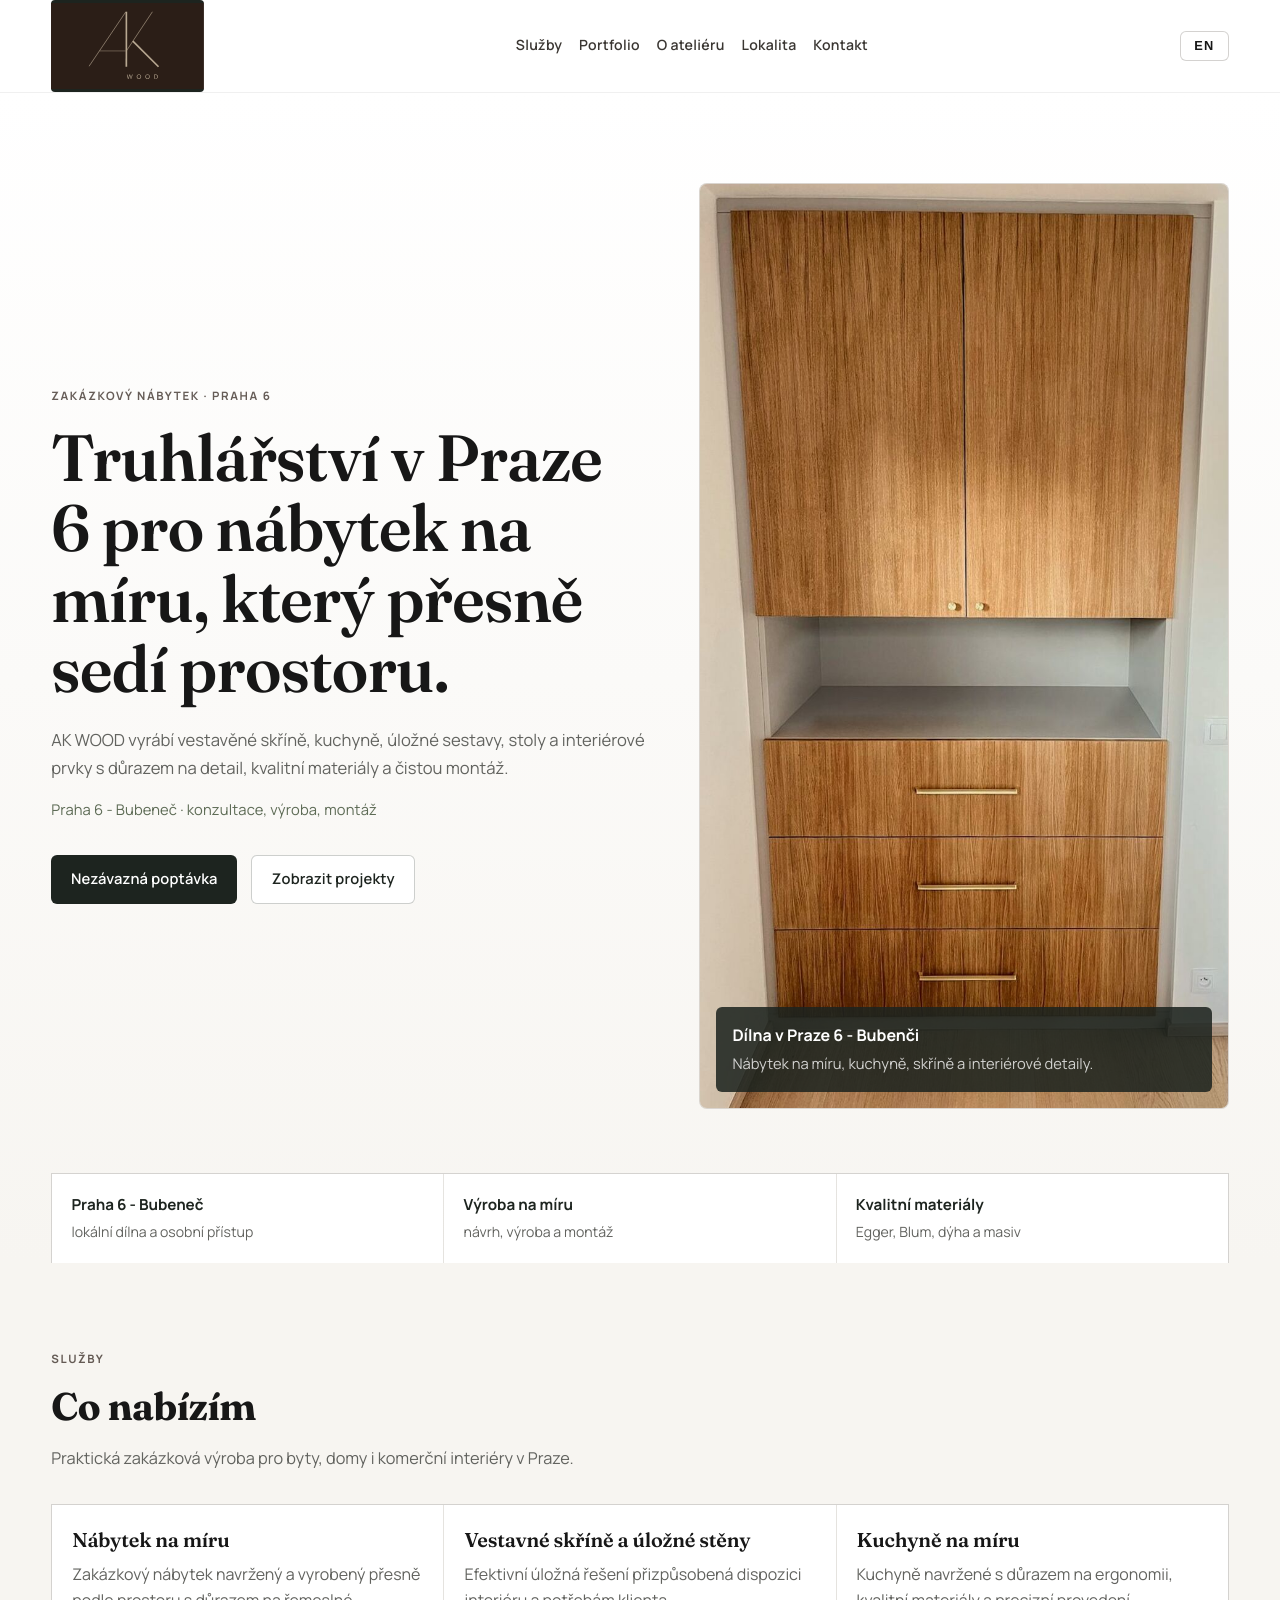
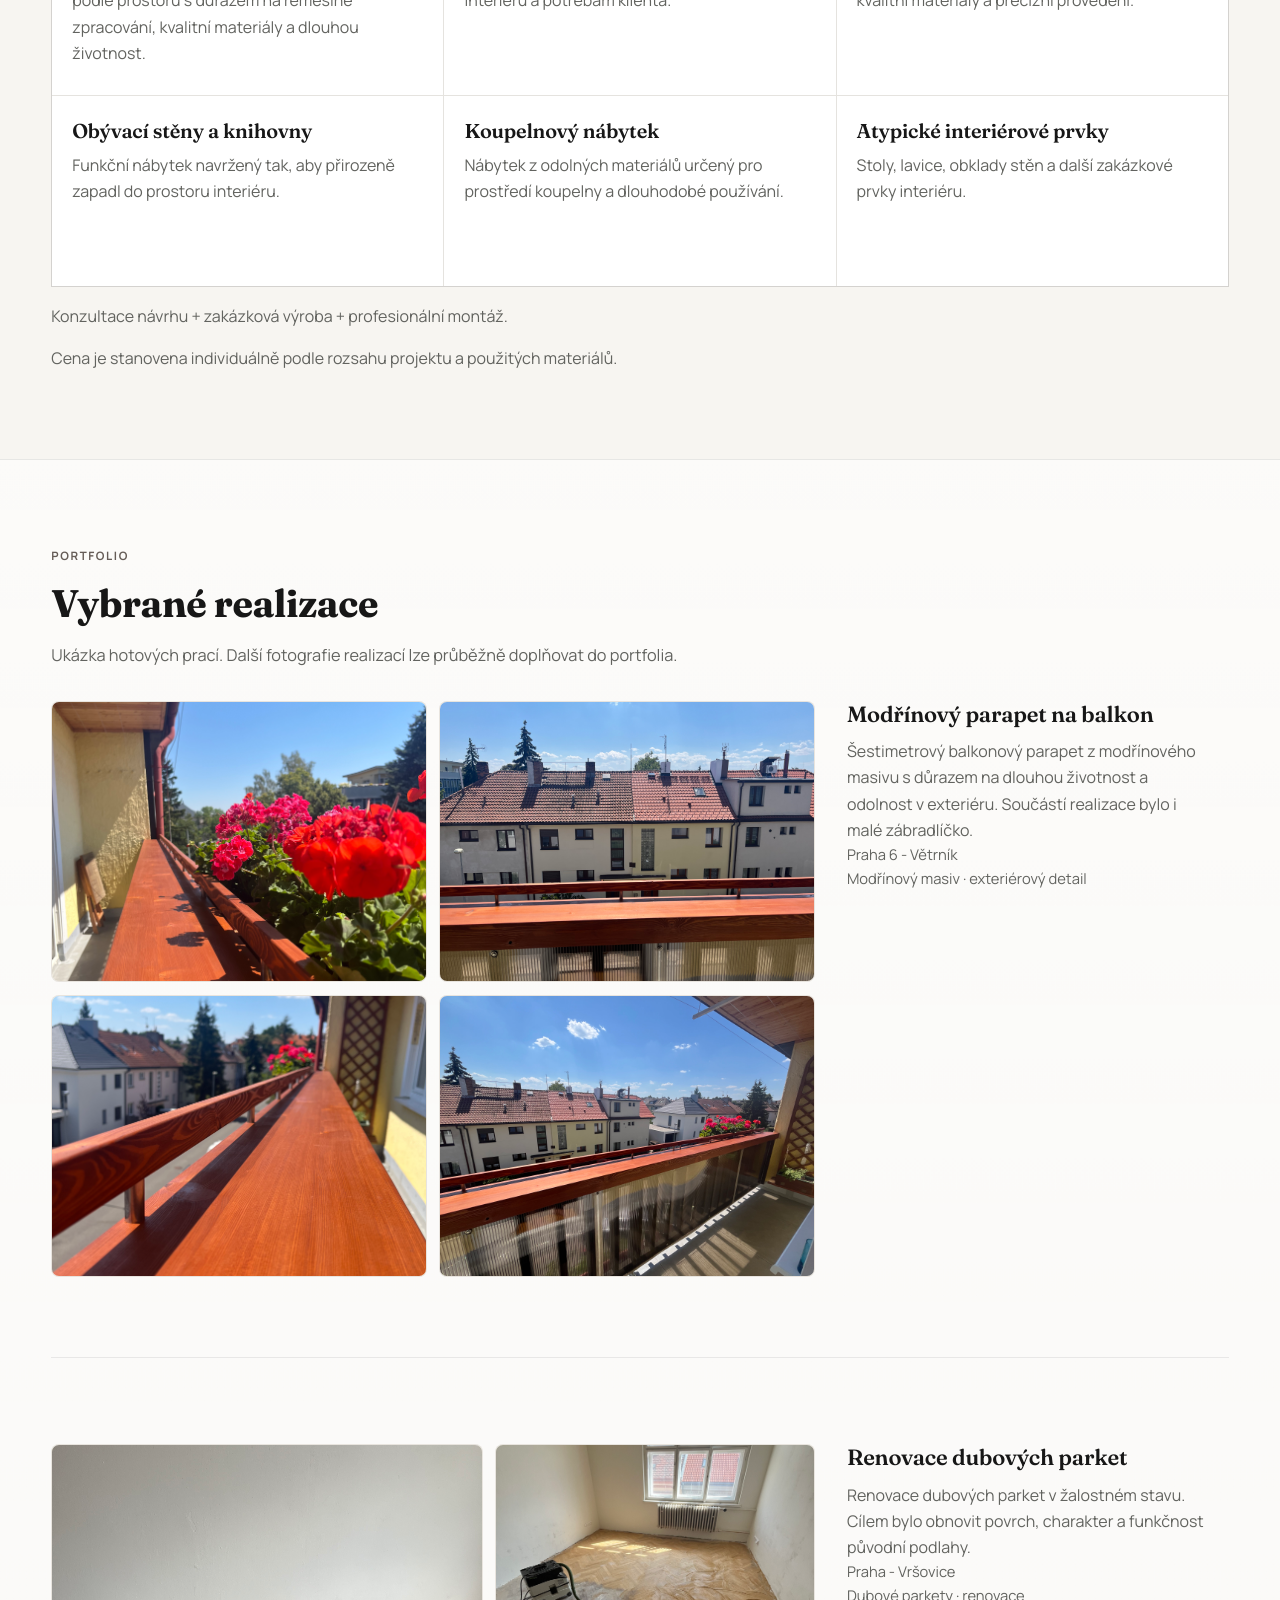
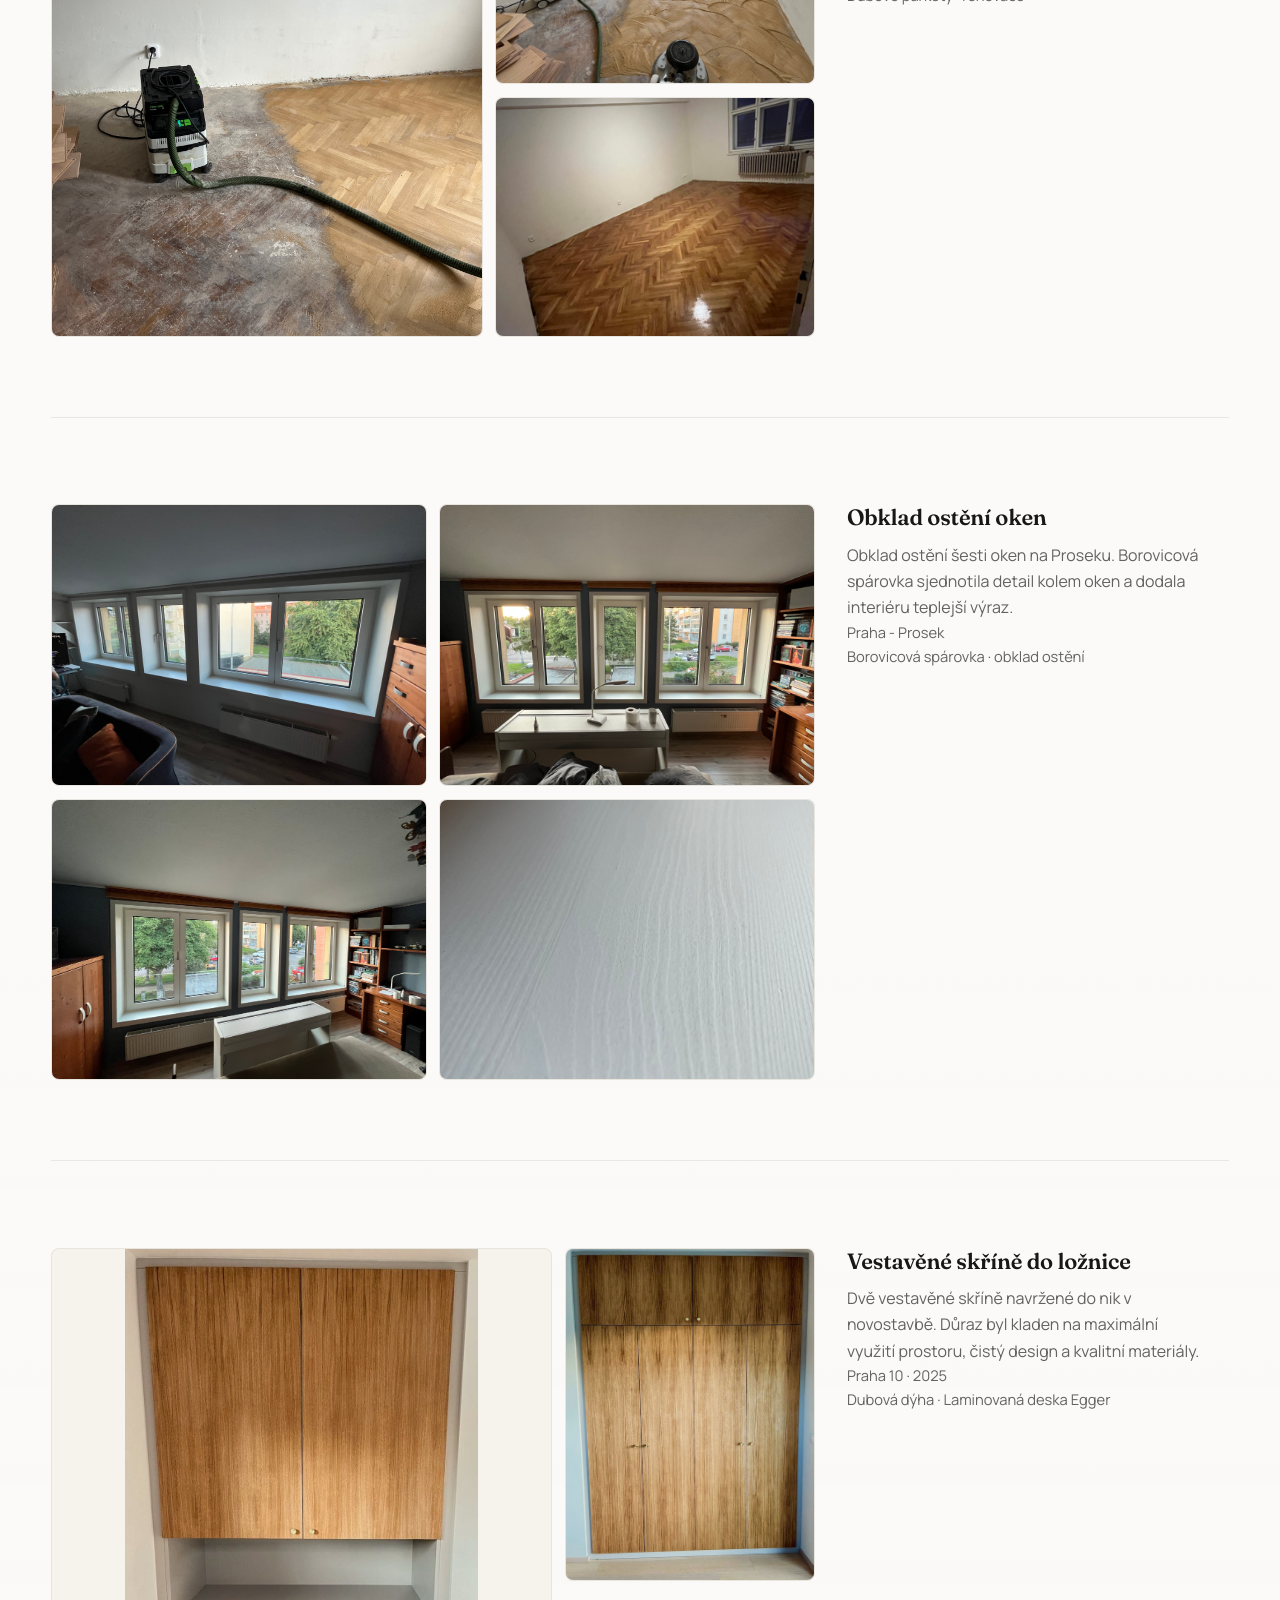
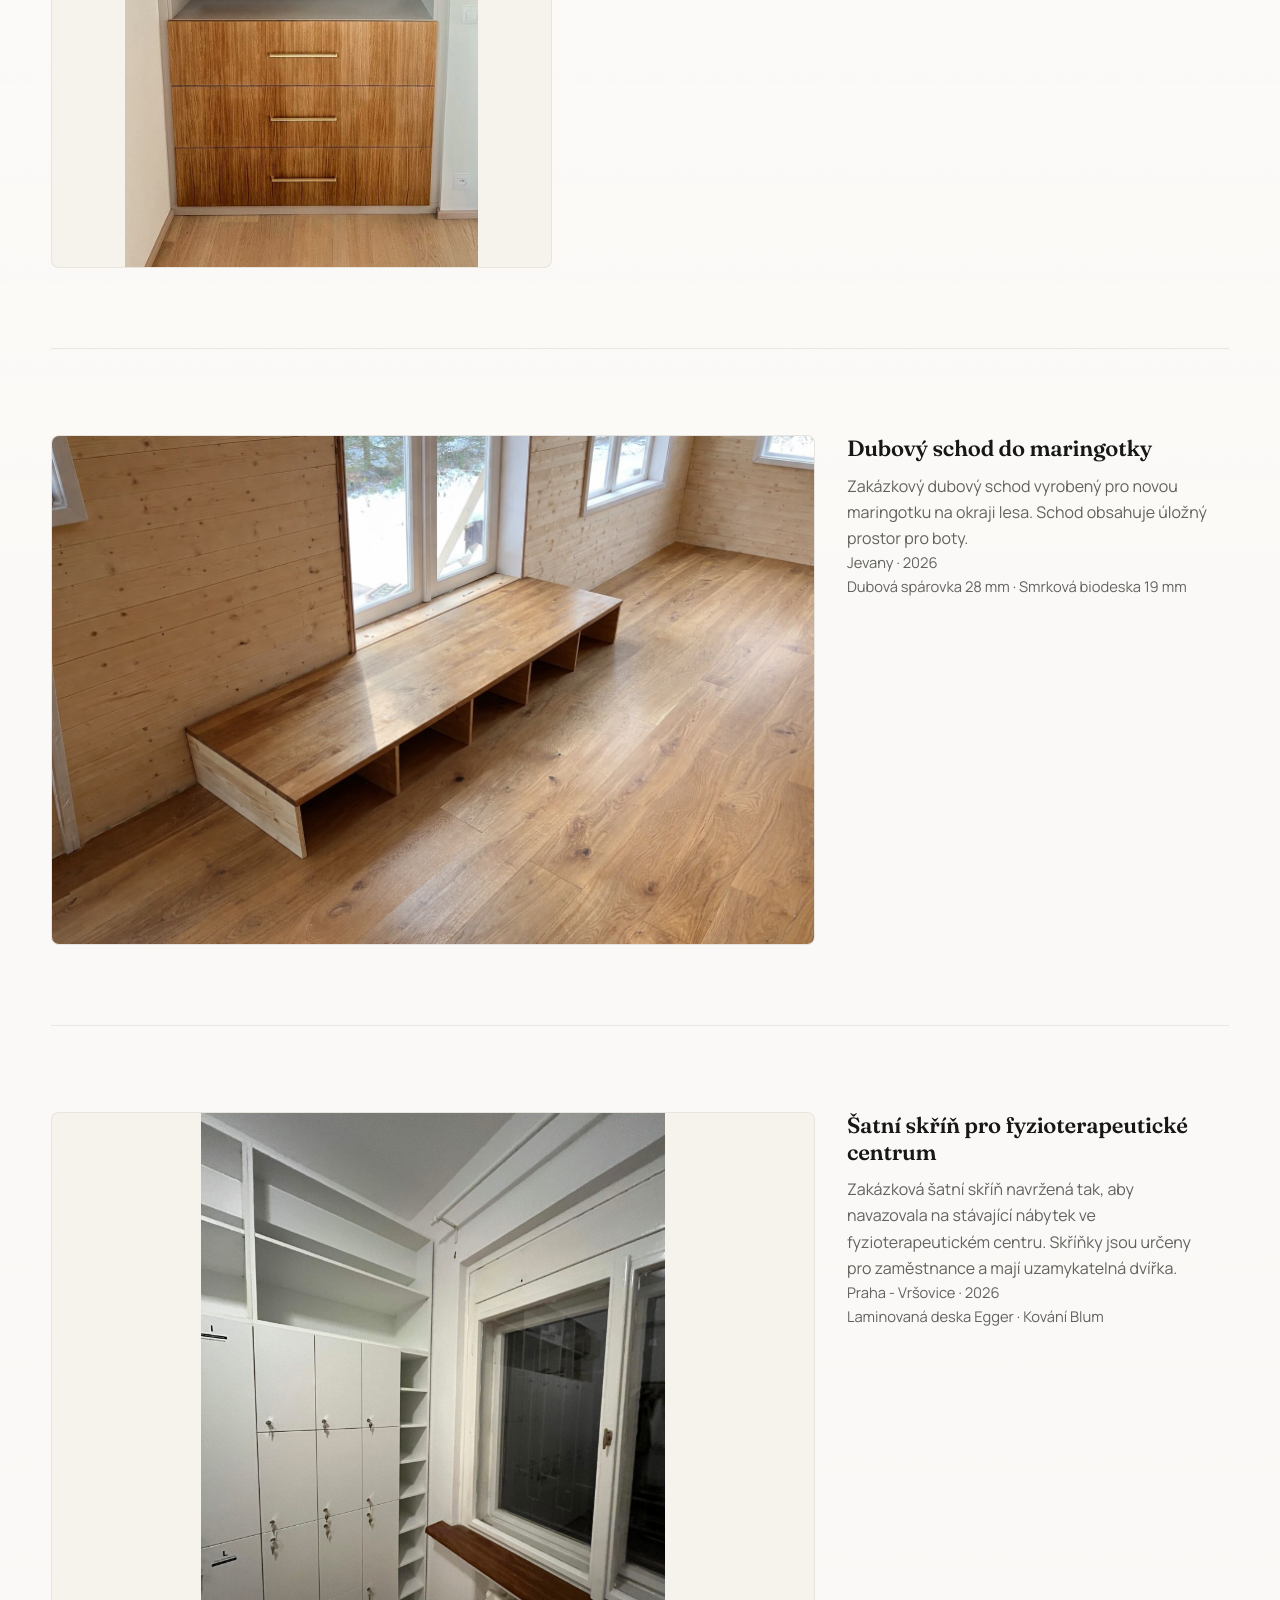
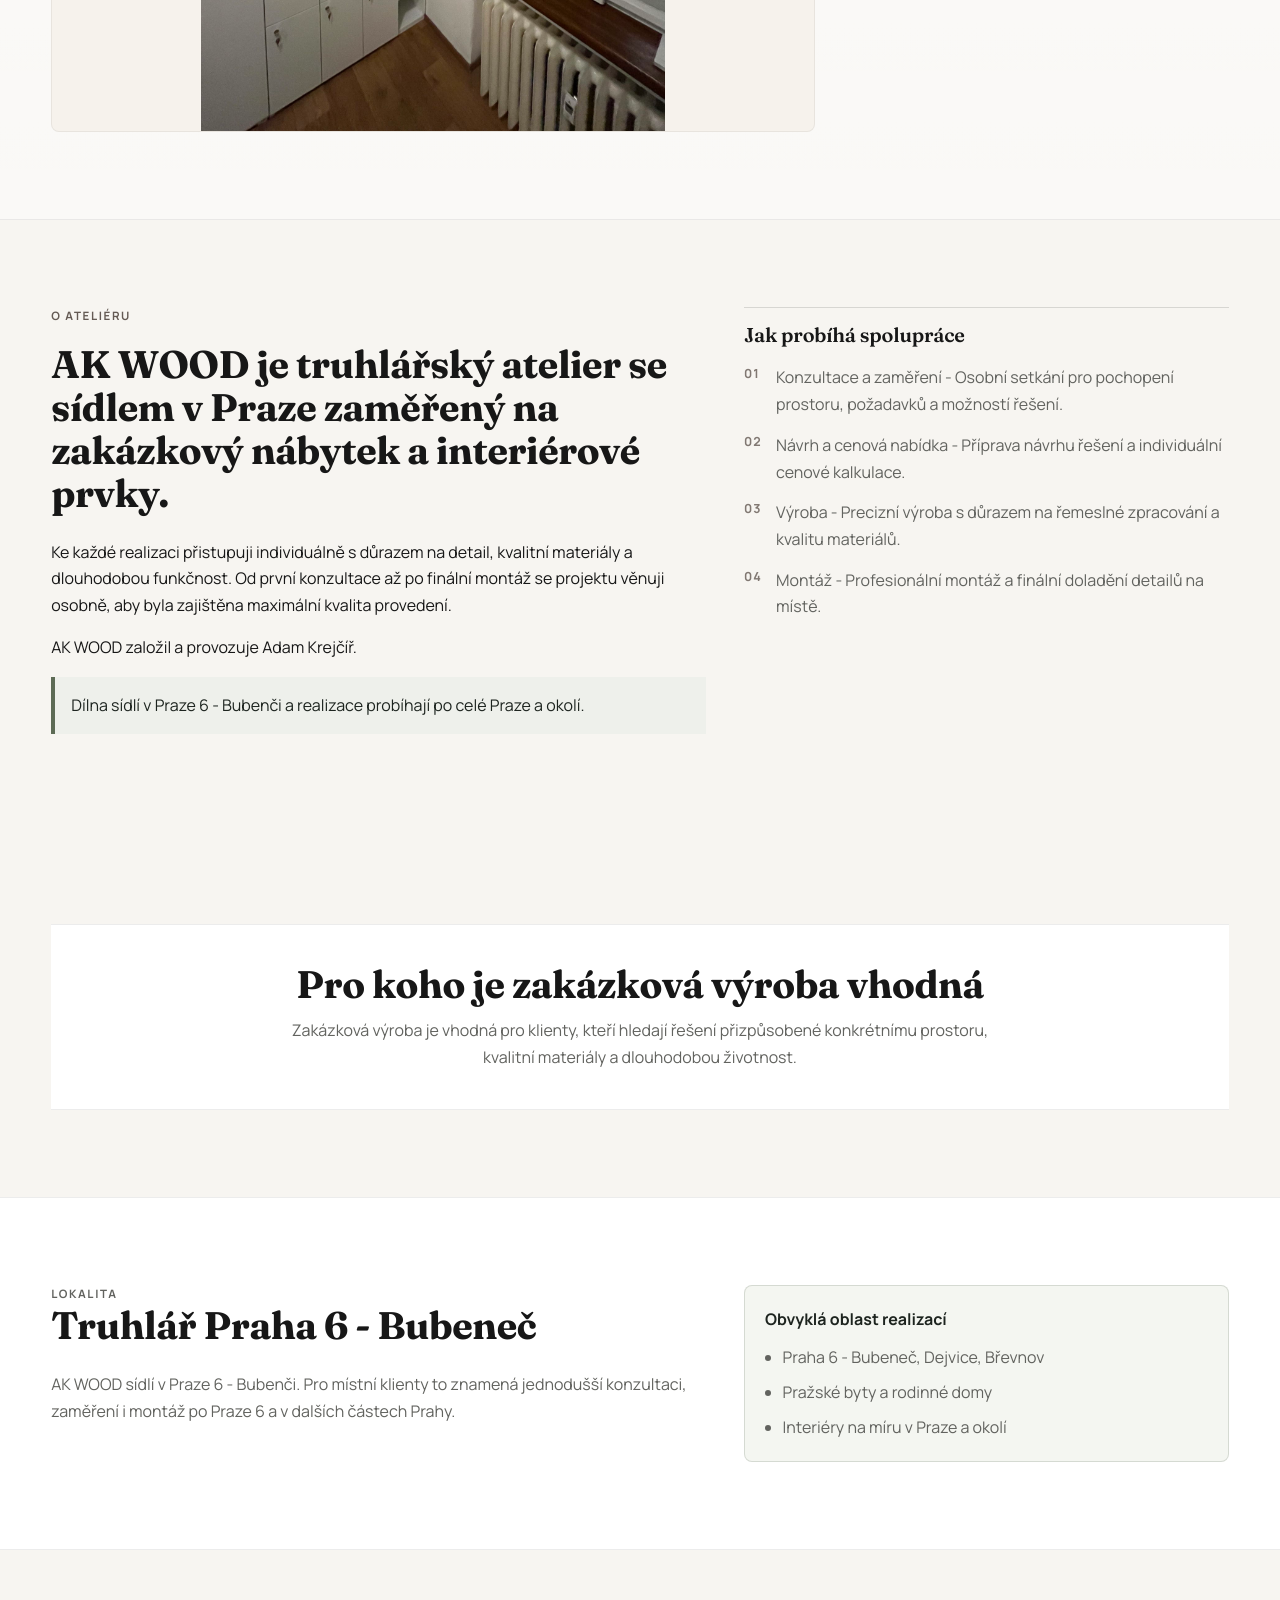
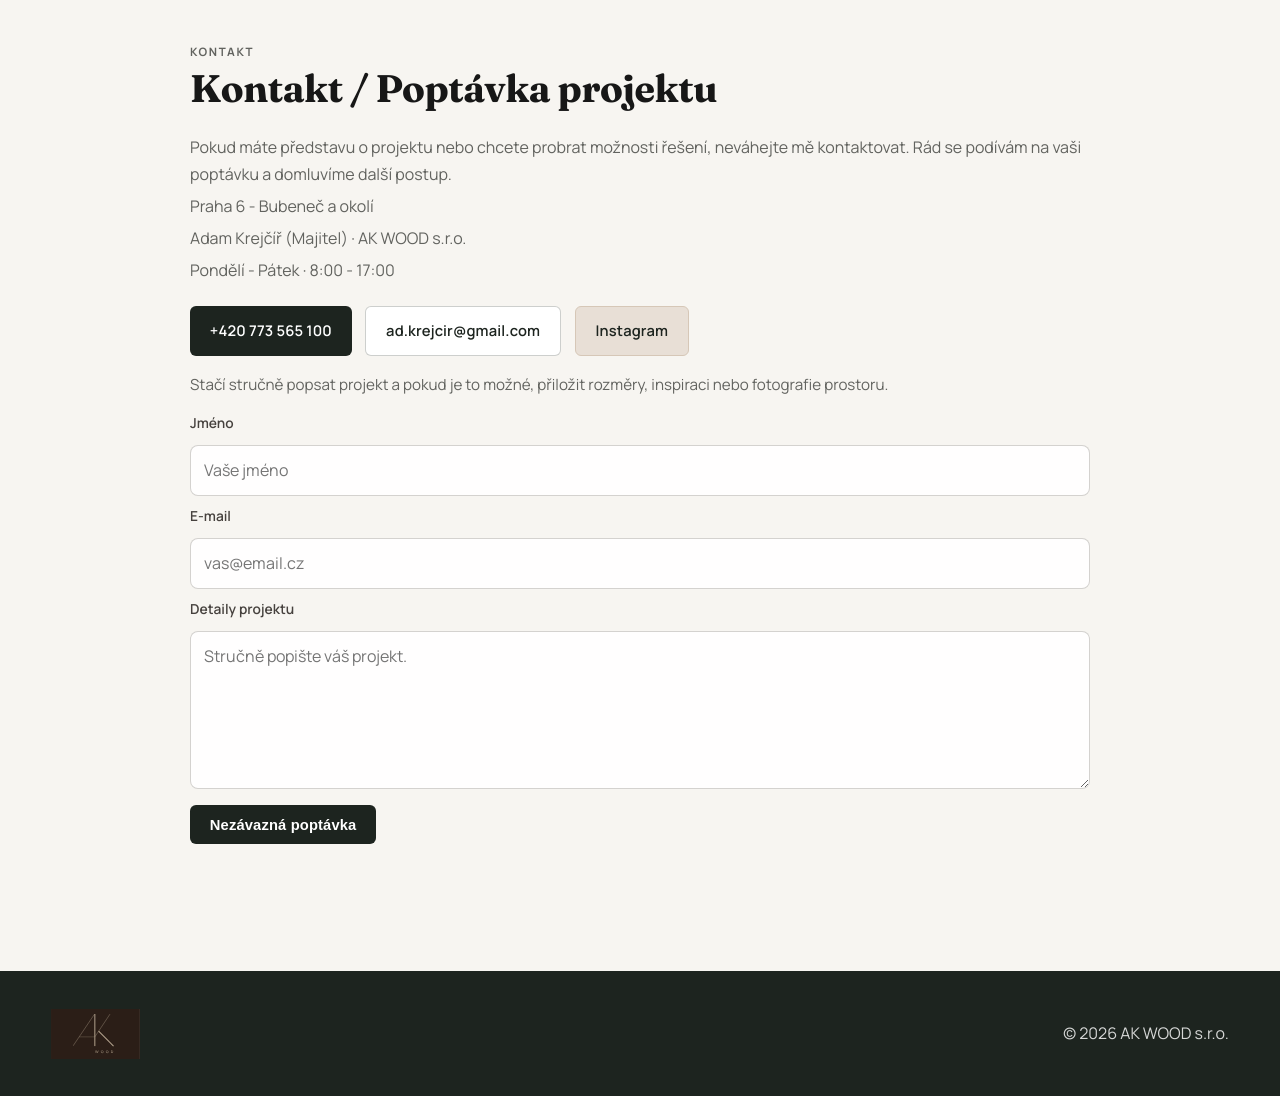
==== index.html @ e591651b "nové obrázky do portfolia" ====
<!DOCTYPE html>
<html lang="cs">
  <head>
    <meta charset="UTF-8" />
    <meta name="viewport" content="width=device-width, initial-scale=1.0" />
    <meta
      name="description"
      content="AK WOOD je truhlářství v Praze 6 - Bubenči. Vyrábíme zakázkový nábytek, vestavěné skříně, kuchyně a interiérové prvky na míru."
    />
    <title>AK WOOD - truhlář Praha 6 | zakázkový nábytek na míru</title>
    <link rel="icon" href="/assets/favicon.svg" />
    <script type="application/ld+json">
      {
        "@context": "https://schema.org",
        "@type": "LocalBusiness",
        "name": "AK WOOD s.r.o.",
        "image": "/assets/logo/ak-wood-logo.svg",
        "url": "https://www.akwood.cz",
        "telephone": "+420773565100",
        "email": "ad.krejcir@gmail.com",
        "address": {
          "@type": "PostalAddress",
          "streetAddress": "Praha 6 - Bubeneč",
          "addressLocality": "Praha",
          "addressRegion": "Praha 6",
          "addressCountry": "CZ"
        },
        "areaServed": ["Praha 6", "Bubeneč", "Praha", "Středočeský kraj"],
        "priceRange": "$$",
        "founder": {
          "@type": "Person",
          "name": "Adam Krejčíř"
        },
        "sameAs": ["https://www.instagram.com/akwood.cz/"]
      }
    </script>
    <link rel="stylesheet" href="styles.css" />
  </head>
  <body>
    <header class="site-header">
      <div class="container nav-wrap">
        <a class="logo site-logo" href="#home" aria-label="AK WOOD home">
          <img src="assets/logo/ak-wood-logo.svg" alt="AK WOOD logo" />
        </a>
        <nav class="site-nav" aria-label="Main Navigation">
          <a href="#services" data-i18n="navServices">Services</a>
          <a href="#work" data-i18n="navWork">Portfolio</a>
          <a href="#about" data-i18n="navAbout">About</a>
          <a href="#location" data-i18n="navLocation">Location</a>
          <a href="#contact" data-i18n="navContact">Contact</a>
        </nav>
        <button id="lang-toggle" class="lang-toggle" type="button">CZ</button>
      </div>
    </header>

    <main id="home">
      <section class="hero">
        <div class="container hero-grid">
          <div>
            <p class="eyebrow" data-i18n="heroEyebrow">Custom Craftsmanship</p>
            <h1 data-i18n="heroTitle">
              Bespoke furniture atelier in Prague. Craftsmanship, precision and
              quality materials.
            </h1>
            <p class="lead" data-i18n="heroLead">
              AK WOOD is led by Adam Krejčíř. Every project is designed,
              produced and installed with care.
            </p>
            <p class="hero-practical" data-i18n="heroPractical">
              Prague and surrounding area · design consultation, production,
              installation
            </p>
            <div class="hero-actions">
              <a class="btn btn-primary" href="#contact" data-i18n="heroCta1"
                >Project Inquiry</a
              >
              <a class="btn btn-secondary" href="#work" data-i18n="heroCta2"
                >View Projects</a
              >
            </div>
          </div>
          <div class="hero-panel" aria-label="AK WOOD overview">
            <img
              src="assets/portfolio/wardrobe-bedroom-1.jpg"
              alt="Zakázková vestavěná skříň od AK WOOD"
            />
            <div class="hero-panel-meta">
              <p data-i18n="heroPanelTitle">Workshop in Praha 6 - Bubeneč</p>
              <span data-i18n="heroPanelText"
                >Custom furniture, kitchens, wardrobes and interior details.</span
              >
            </div>
          </div>
        </div>
        <div class="container proof-strip" aria-label="AK WOOD highlights">
          <div>
            <strong data-i18n="proof1Title">Praha 6 - Bubeneč</strong>
            <span data-i18n="proof1Text">local workshop and personal approach</span>
          </div>
          <div>
            <strong data-i18n="proof2Title">Made to measure</strong>
            <span data-i18n="proof2Text">design, production and installation</span>
          </div>
          <div>
            <strong data-i18n="proof3Title">Quality materials</strong>
            <span data-i18n="proof3Text">Egger, Blum, veneer and solid wood</span>
          </div>
        </div>
      </section>

      <section id="services" class="section">
        <div class="container">
          <p class="eyebrow" data-i18n="servicesEyebrow">Services</p>
          <h2 data-i18n="servicesTitle">What We Offer</h2>
          <p class="section-intro" data-i18n="servicesIntro">
            Practical custom woodworking for apartments, homes and commercial
            interiors in Prague.
          </p>
          <div class="cards">
            <article class="card">
              <h3 data-i18n="service1Title">Custom Furniture</h3>
              <p data-i18n="service1Text">
                Bespoke furniture designed and built to fit the space precisely,
                with a focus on craftsmanship, materials and long-term
                durability.
              </p>
            </article>
            <article class="card">
              <h3 data-i18n="service2Title">
                Built-in wardrobes and storage walls
              </h3>
              <p data-i18n="service2Text">
                Efficient storage solutions tailored to the architecture of the
                interior and the needs of the client.
              </p>
            </article>
            <article class="card">
              <h3 data-i18n="service3Title">Kitchens</h3>
              <p data-i18n="service3Text">
                Custom kitchen solutions focused on ergonomics, quality
                materials and precise workmanship.
              </p>
            </article>
            <article class="card">
              <h3 data-i18n="service4Title">Living room walls and libraries</h3>
              <p data-i18n="service4Text">
                Clean and functional furniture designed to integrate naturally
                into the living space.
              </p>
            </article>
            <article class="card">
              <h3 data-i18n="service5Title">Bathroom furniture</h3>
              <p data-i18n="service5Text">
                Moisture-resistant furniture designed for bathroom environments
                and long-term use.
              </p>
            </article>
            <article class="card">
              <h3 data-i18n="service6Title">Custom interior elements</h3>
              <p data-i18n="service6Text">
                Tables, benches, wall paneling and other custom-made interior
                elements.
              </p>
            </article>
          </div>
          <p class="lead" data-i18n="servicesScope">
            Design consultation + custom production + professional installation.
          </p>
          <p class="lead" data-i18n="servicesPricing">
            Custom quote based on project scope and materials.
          </p>
        </div>
      </section>

      <section id="work" class="section section-alt">
        <div class="container">
          <p class="eyebrow" data-i18n="workEyebrow">Selected Work</p>
          <h2 data-i18n="workTitle">Portfolio Projects</h2>
          <p class="section-intro" data-i18n="workIntro">
            A compact selection of built work. More project photos can be added
            as the portfolio grows.
          </p>
          <div class="project-grid">
            <article class="project">
              <div class="project-media project-media--gallery">
                <img
                  class="project-photo"
                  src="assets/portfolio/Parapet_1.jpeg"
                  alt="Modřínový balkonový parapet se zábradlíčkem, Praha 6 Větrník"
                  onerror="this.closest('.project-media').classList.add('is-missing'); this.remove();"
                />
                <img
                  class="project-photo"
                  src="assets/portfolio/Parapet_2.jpeg"
                  alt="Detail modřínového parapetu na balkoně"
                  loading="lazy"
                  onerror="this.closest('.project-media').classList.add('is-missing'); this.remove();"
                />
                <img
                  class="project-photo"
                  src="assets/portfolio/Parapet_3.jpeg"
                  alt="Zakázkový parapet z modřínového masivu v délce 6 metrů"
                  loading="lazy"
                  onerror="this.closest('.project-media').classList.add('is-missing'); this.remove();"
                />
                <img
                  class="project-photo"
                  src="assets/portfolio/Parapet_4.jpeg"
                  alt="Balkonový parapet s dřevěným zábradlíčkem"
                  loading="lazy"
                  onerror="this.closest('.project-media').classList.add('is-missing'); this.remove();"
                />
                <div class="project-photo-fallback" aria-hidden="true">
                  Portfolio image unavailable
                </div>
              </div>
              <div class="project-body">
                <p class="project-label" data-i18n="project4Label">Project 01</p>
                <h3 data-i18n="project4Title">Larch balcony sill</h3>
                <p data-i18n="project4Text">
                  Six-meter balcony sill made from solid larch with a focus on
                  durability and weather resistance, including a small protective
                  railing detail.
                </p>
                <p class="project-meta" data-i18n="project4Meta">
                  Prague 6 - Větrník<br />
                  Solid larch · exterior detail
                </p>
              </div>
            </article>
            <article class="project">
              <div class="project-media project-media--gallery project-media--triple">
                <img
                  class="project-photo"
                  src="assets/portfolio/Parkety_1.jpeg"
                  alt="Renovace dubových parket ve Vršovicích před a po opravě"
                  loading="lazy"
                  onerror="this.closest('.project-media').classList.add('is-missing'); this.remove();"
                />
                <img
                  class="project-photo"
                  src="assets/portfolio/Parkety_2.jpeg"
                  alt="Broušení a renovace starých dubových parket"
                  loading="lazy"
                  onerror="this.closest('.project-media').classList.add('is-missing'); this.remove();"
                />
                <img
                  class="project-photo"
                  src="assets/portfolio/Parkety_3.jpeg"
                  alt="Obnovené dubové parkety po renovaci"
                  loading="lazy"
                  onerror="this.closest('.project-media').classList.add('is-missing'); this.remove();"
                />
                <div class="project-photo-fallback" aria-hidden="true">
                  Portfolio image unavailable
                </div>
              </div>
              <div class="project-body">
                <p class="project-label" data-i18n="project5Label">Project 02</p>
                <h3 data-i18n="project5Title">Oak parquet renovation</h3>
                <p data-i18n="project5Text">
                  Renovation of oak parquet flooring in very poor condition. The
                  work restored the surface, character and usability of the
                  original floor.
                </p>
                <p class="project-meta" data-i18n="project5Meta">
                  Prague - Vršovice<br />
                  Oak parquet · renovation
                </p>
              </div>
            </article>
            <article class="project">
              <div class="project-media project-media--gallery">
                <img
                  class="project-photo"
                  src="assets/portfolio/osteni_1.jpeg"
                  alt="Dřevěný obklad ostění okna z borovicové spárovky na Proseku"
                  loading="lazy"
                  onerror="this.closest('.project-media').classList.add('is-missing'); this.remove();"
                />
                <img
                  class="project-photo"
                  src="assets/portfolio/osteni_2.jpeg"
                  alt="Detail obkladu ostění okna z borovicové spárovky"
                  loading="lazy"
                  onerror="this.closest('.project-media').classList.add('is-missing'); this.remove();"
                />
                <img
                  class="project-photo"
                  src="assets/portfolio/osteni_3.jpeg"
                  alt="Obklad ostění šesti oken v interiéru na Proseku"
                  loading="lazy"
                  onerror="this.closest('.project-media').classList.add('is-missing'); this.remove();"
                />
                <img
                  class="project-photo"
                  src="assets/portfolio/osteni_4.jpeg"
                  alt="Borovicová spárovka použitá na obklad ostění"
                  loading="lazy"
                  onerror="this.closest('.project-media').classList.add('is-missing'); this.remove();"
                />
                <div class="project-photo-fallback" aria-hidden="true">
                  Portfolio image unavailable
                </div>
              </div>
              <div class="project-body">
                <p class="project-label" data-i18n="project6Label">Project 03</p>
                <h3 data-i18n="project6Title">Window reveal cladding</h3>
                <p data-i18n="project6Text">
                  Cladding for six window reveals, made from pine finger-jointed
                  board to create a cleaner and warmer interior detail.
                </p>
                <p class="project-meta" data-i18n="project6Meta">
                  Prague - Prosek<br />
                  Pine finger-jointed board · interior cladding
                </p>
              </div>
            </article>
            <article class="project">
              <div class="project-media project-media--double">
                <img
                  class="project-photo"
                  src="assets/portfolio/wardrobe-bedroom-1.jpg"
                  alt="Vestavěná skříň do ložnice – dubová dýha, Praha"
                  onerror="this.closest('.project-media').classList.add('is-missing'); this.remove();"
                />
                <img
                  class="project-photo"
                  src="assets/portfolio/wardrobe-bedroom-2.jpg"
                  alt="Vestavěné skříně do ložnice – detail zakázkového provedení"
                  onerror="this.closest('.project-media').classList.add('is-missing'); this.remove();"
                />
                <div class="project-photo-fallback" aria-hidden="true">
                  Portfolio image unavailable
                </div>
              </div>
              <div class="project-body">
                <p class="project-label" data-i18n="project1Label">Project 04</p>
                <h3 data-i18n="project1Title">Built-in Bedroom Wardrobes</h3>
                <p data-i18n="project1Text">
                  Two built-in wardrobes designed for niches in a newly built
                  apartment. The project focused on efficient use of space, clean
                  design and quality materials.
                </p>
                <p class="project-meta" data-i18n="project1Meta">
                  Prague 10 · 2025<br />
                  Oak veneer · Egger laminated board
                </p>
              </div>
            </article>
            <article class="project">
              <div class="project-media">
                <img
                  class="project-photo"
                  src="assets/portfolio/tomas_schod.jpg"
                  alt="Dubový schod do maringotky – zakázková výroba"
                  loading="lazy"
                  onerror="this.closest('.project-media').classList.add('is-missing'); this.remove();"
                />
                <div class="project-photo-fallback" aria-hidden="true">
                  Portfolio image unavailable
                </div>
              </div>
              <div class="project-body">
                <p class="project-label" data-i18n="project2Label">Project 05</p>
                <h3 data-i18n="project2Title">Oak Step for a Tiny House</h3>
                <p data-i18n="project2Text">
                  Custom oak step built for a newly installed tiny house located
                  on the edge of a forest. The step includes integrated storage
                  space for shoes.
                </p>
                <p class="project-meta" data-i18n="project2Meta">
                  Jevany · 2026<br />
                  Solid oak panel 28 mm · Spruce bioboard 19 mm
                </p>
              </div>
            </article>
            <article class="project">
              <div class="project-media">
                <img
                  class="project-photo"
                  src="assets/portfolio/CKP-1.jpg"
                  alt="Šatní skříň pro fyzioterapeutické centrum – lamino Egger"
                  loading="lazy"
                  onerror="this.closest('.project-media').classList.add('is-missing'); this.remove();"
                />
                <div class="project-photo-fallback" aria-hidden="true">
                  Portfolio image unavailable
                </div>
              </div>
              <div class="project-body">
                <p class="project-label" data-i18n="project3Label">Project 06</p>
                <h3 data-i18n="project3Title">
                  Staff Wardrobe for Physiotherapy Center
                </h3>
                <p data-i18n="project3Text">
                  Custom wardrobe designed to match the existing furniture in a
                  physiotherapy center. The lockers are intended for staff and
                  include lockable doors.
                </p>
                <p class="project-meta" data-i18n="project3Meta">
                  Prague - Vršovice · 2026<br />
                  Egger laminated board · Blum hardware
                </p>
              </div>
            </article>
          </div>
        </div>
      </section>

      <section id="about" class="section">
        <div class="container split">
          <div>
            <p class="eyebrow" data-i18n="aboutEyebrow">About AK WOOD</p>
            <h2 data-i18n="aboutTitle">
              AK WOOD is a custom woodworking atelier based in Prague.
            </h2>
            <p data-i18n="aboutText">
              Each project is approached individually with attention to detail,
              materials and long-term functionality. From the first
              consultation to the final installation, Adam Krejčíř handles the
              work personally to ensure quality and precision.
            </p>
            <p data-i18n="aboutFounder">
              AK WOOD is founded and operated by Adam Krejčíř.
            </p>
            <p class="local-note" data-i18n="aboutLocal">
              The workshop is based in Praha 6 - Bubeneč, with projects across
              Prague and nearby areas.
            </p>
          </div>
          <div class="process">
            <h3 data-i18n="processTitle">Our Process</h3>
            <ol>
              <li data-i18n="process1">Consultation and measurements</li>
              <li data-i18n="process2">
                Design and quotation
              </li>
              <li data-i18n="process3">
                Production
              </li>
              <li data-i18n="process4">Installation</li>
            </ol>
          </div>
        </div>
      </section>

      <section class="section qualification">
        <div class="container">
          <h2 data-i18n="fitTitle">Who custom production is for</h2>
          <p data-i18n="fitText">
            Custom production is ideal for clients looking for furniture
            tailored to a specific space, quality materials and long-term
            durability.
          </p>
        </div>
      </section>

      <section id="location" class="section location">
        <div class="container split">
          <div>
            <p class="eyebrow" data-i18n="locationEyebrow">Location</p>
            <h2 data-i18n="locationTitle">Truhlářství Praha 6 - Bubeneč</h2>
            <p data-i18n="locationText">
              AK WOOD is based in Praha 6 - Bubeneč. For local clients, this
              means easier consultation, measurement and installation across
              Prague 6 and the wider city.
            </p>
          </div>
          <div class="location-list">
            <p data-i18n="locationAreaTitle">Typical service area</p>
            <ul>
              <li data-i18n="locationArea1">Praha 6 - Bubeneč, Dejvice, Břevnov</li>
              <li data-i18n="locationArea2">Prague apartments and family homes</li>
              <li data-i18n="locationArea3">Custom interiors in Prague and nearby towns</li>
            </ul>
          </div>
        </div>
      </section>

      <section id="contact" class="section contact">
        <div class="container">
          <p class="eyebrow" data-i18n="contactEyebrow">Contact</p>
          <h2 data-i18n="contactTitle">Contact / Project Inquiry</h2>
          <p data-i18n="contactText">
            If you have an idea for a project or would like to discuss
            possibilities, feel free to get in touch.
          </p>
          <p data-i18n="contactCity">Prague and surrounding area</p>
          <p data-i18n="contactPerson">
            Adam Krejčíř (Majitel / Owner) · AK WOOD s.r.o.
          </p>
          <p data-i18n="contactHours">Monday - Friday · 8:00 - 17:00</p>
          <div class="hero-actions contact-actions">
            <a class="btn btn-primary" href="tel:+420773565100"
              >+420 773 565 100</a
            >
            <a class="btn btn-secondary" href="mailto:ad.krejcir@gmail.com"
              >ad.krejcir@gmail.com</a
            >
            <a
              class="btn btn-secondary btn-instagram"
              href="https://www.instagram.com/akwood.cz/"
              target="_blank"
              rel="noopener noreferrer"
              >Instagram</a
            >
          </div>
          <p class="contact-helper" data-i18n="contactHelper">
            Briefly describe your project and, if possible, include dimensions,
            inspiration or photos of the space.
          </p>
          <form id="contact-form" class="contact-form" novalidate>
            <label for="name" data-i18n="formNameLabel">Name</label>
            <input id="name" name="name" type="text" required data-i18n-placeholder="formNamePlaceholder" placeholder="Your name" />

            <label for="email" data-i18n="formEmailLabel">Email</label>
            <input id="email" name="email" type="email" required data-i18n-placeholder="formEmailPlaceholder" placeholder="you@example.com" />

            <label for="details" data-i18n="formDetailsLabel">Project details</label>
            <textarea id="details" name="details" rows="5" required data-i18n-placeholder="formDetailsPlaceholder" placeholder="Briefly describe your project."></textarea>

            <button class="btn btn-primary" type="submit" data-i18n="formSubmit">Project inquiry</button>
            <p id="form-message" class="form-message" aria-live="polite"></p>
          </form>
        </div>
      </section>
    </main>

    <footer class="site-footer">
      <div class="container">
        <a class="footer-logo" href="#home" aria-label="AK WOOD home">
          <img src="assets/logo/ak-wood-logo.svg" alt="AK WOOD logo" />
        </a>
        <p data-i18n="footerText">
          &copy; 2026 AK WOOD s.r.o.
        </p>
      </div>
    </footer>
    <div id="lightbox">
      <img id="lightbox-img" alt="Expanded project preview" />
    </div>
    <script>
      const translations = {
        en: {
          pageTitle: "AK WOOD - carpenter Prague 6 | custom furniture",
          navServices: "Services",
          navWork: "Portfolio",
          navAbout: "About",
          navLocation: "Location",
          navContact: "Contact",
          heroEyebrow: "Custom furniture · Prague 6",
          heroTitle:
            "Custom woodworking atelier in Prague 6 for furniture made precisely to fit.",
          heroLead:
            "AK WOOD creates built-in wardrobes, kitchens, storage, tables and interior elements with a focus on detail, durable materials and clean installation.",
          heroPractical:
            "Praha 6 - Bubeneč · consultation, production, installation",
          heroCta1: "Project inquiry",
          heroCta2: "View projects",
          heroPanelTitle: "Workshop in Praha 6 - Bubeneč",
          heroPanelText:
            "Custom furniture, kitchens, wardrobes and interior details.",
          proof1Title: "Praha 6 - Bubeneč",
          proof1Text: "local workshop and personal approach",
          proof2Title: "Made to measure",
          proof2Text: "design, production and installation",
          proof3Title: "Quality materials",
          proof3Text: "Egger, Blum, veneer and solid wood",
          servicesEyebrow: "Services",
          servicesTitle: "What We Offer",
          servicesIntro:
            "Practical custom woodworking for apartments, homes and commercial interiors in Prague.",
          service1Title: "Custom furniture",
          service1Text:
            "Bespoke furniture designed and built to fit the space precisely, with a focus on craftsmanship, materials and long-term durability.",
          service2Title: "Built-in wardrobes and storage walls",
          service2Text:
            "Efficient storage solutions tailored to the architecture of the interior and the needs of the client.",
          service3Title: "Kitchens",
          service3Text:
            "Custom kitchen solutions focused on ergonomics, quality materials and precise workmanship.",
          service4Title: "Living room walls and libraries",
          service4Text:
            "Clean and functional furniture designed to integrate naturally into the living space.",
          service5Title: "Bathroom furniture",
          service5Text:
            "Moisture-resistant furniture designed for bathroom environments and long-term use.",
          service6Title: "Custom interior elements",
          service6Text:
            "Tables, benches, wall paneling and other custom-made interior elements.",
          servicesScope:
            "Design consultation + custom production + professional installation.",
          servicesPricing:
            "Custom quote based on project scope and materials.",
          workEyebrow: "Portfolio",
          workTitle: "Selected Projects",
          workIntro:
            "A compact selection of built work. More project photos can be added as the portfolio grows.",
          project4Label: "Project 01",
          project4Title: "Larch balcony sill",
          project4Text:
            "Six-meter balcony sill made from solid larch with a focus on durability and weather resistance, including a small protective railing detail.",
          project4Meta:
            "Prague 6 - Větrník<br />Solid larch · exterior detail",
          project5Label: "Project 02",
          project5Title: "Oak parquet renovation",
          project5Text:
            "Renovation of oak parquet flooring in very poor condition. The work restored the surface, character and usability of the original floor.",
          project5Meta:
            "Prague - Vršovice<br />Oak parquet · renovation",
          project6Label: "Project 03",
          project6Title: "Window reveal cladding",
          project6Text:
            "Cladding for six window reveals, made from pine finger-jointed board to create a cleaner and warmer interior detail.",
          project6Meta:
            "Prague - Prosek<br />Pine finger-jointed board · interior cladding",
          project1Label: "Project 04",
          project1Title: "Built-in Bedroom Wardrobes",
          project1Text:
            "Two built-in wardrobes designed for niches in a newly built apartment. The project focused on efficient use of space, clean design and quality materials.",
          project1Meta:
            "Prague 10 · 2025<br />Oak veneer · Egger laminated board",
          project2Title: "Oak Step for a Tiny House",
          project2Label: "Project 05",
          project2Text:
            "Custom oak step built for a newly installed tiny house located on the edge of a forest. The step includes integrated storage space for shoes.",
          project2Meta:
            "Jevany · 2026<br />Solid oak panel 28 mm · Spruce bioboard 19 mm",
          project3Title: "Staff Wardrobe for Physiotherapy Center",
          project3Label: "Project 06",
          project3Text:
            "Custom wardrobe designed to match the existing furniture in a physiotherapy center. The lockers are intended for staff and include lockable doors.",
          project3Meta:
            "Prague - Vršovice · 2026<br />Egger laminated board · Blum hardware",
          aboutEyebrow: "About",
          aboutTitle:
            "AK WOOD is a custom woodworking atelier based in Prague focused on bespoke furniture and interior elements.",
          aboutText:
            "Each project is approached individually with attention to detail, materials and long-term functionality. From the first consultation to the final installation, the work is handled personally by Adam Krejčíř to ensure quality and precision.",
          aboutFounder: "AK WOOD is founded and operated by Adam Krejčíř.",
          aboutLocal:
            "The workshop is based in Praha 6 - Bubeneč, with projects across Prague and nearby areas.",
          processTitle: "How the collaboration works",
          process1:
            "Consultation and measurement - Initial meeting to understand the space, requirements and possibilities of the project.",
          process2:
            "Design and quotation - Preparation of a proposal and a custom price estimate based on the project scope.",
          process3:
            "Production - Precise production with emphasis on craftsmanship and material quality.",
          process4:
            "Installation - Professional installation and final adjustments directly on site.",
          fitTitle: "Who custom production is for",
          fitText:
            "Custom production is ideal for clients looking for furniture tailored to a specific space, quality materials and long-term durability.",
          locationEyebrow: "Location",
          locationTitle: "Woodworking atelier in Praha 6 - Bubeneč",
          locationText:
            "AK WOOD is based in Praha 6 - Bubeneč. For local clients, this means easier consultation, measurement and installation across Prague 6 and the wider city.",
          locationAreaTitle: "Typical service area",
          locationArea1: "Praha 6 - Bubeneč, Dejvice, Břevnov",
          locationArea2: "Prague apartments and family homes",
          locationArea3: "Custom interiors in Prague and nearby towns",
          contactEyebrow: "Contact",
          contactTitle: "Contact / Project Inquiry",
          contactText:
            "If you have an idea for a project or would like to discuss possibilities, feel free to get in touch. I will be happy to review your request and discuss the next steps.",
          contactCity: "Praha 6 - Bubeneč and surrounding area",
          contactPerson: "Adam Krejčíř (Owner) · AK WOOD s.r.o.",
          contactHours: "Monday - Friday · 8:00 - 17:00",
          contactHelper:
            "Briefly describe your project and, if possible, include dimensions, inspiration or photos of the space.",
          formNameLabel: "Name",
          formNamePlaceholder: "Your name",
          formEmailLabel: "Email",
          formEmailPlaceholder: "you@example.com",
          formDetailsLabel: "Project details",
          formDetailsPlaceholder: "Briefly describe your project.",
          formSubmit: "Project inquiry",
          formSuccess:
            "Your email app should open now. If it does not, write to ad.krejcir@gmail.com.",
          formError: "Please fill in all required fields correctly.",
          footerText: "\u00a9 2026 AK WOOD s.r.o."
        },
        cs: {
          pageTitle: "AK WOOD - truhlář Praha 6 | zakázkový nábytek na míru",
          navServices: "Služby",
          navWork: "Portfolio",
          navAbout: "O ateliéru",
          navLocation: "Lokalita",
          navContact: "Kontakt",
          heroEyebrow: "Zakázkový nábytek · Praha 6",
          heroTitle:
            "Truhlářství v Praze 6 pro nábytek na míru, který přesně sedí prostoru.",
          heroLead:
            "AK WOOD vyrábí vestavěné skříně, kuchyně, úložné sestavy, stoly a interiérové prvky s důrazem na detail, kvalitní materiály a čistou montáž.",
          heroPractical: "Praha 6 - Bubeneč · konzultace, výroba, montáž",
          heroCta1: "Nezávazná poptávka",
          heroCta2: "Zobrazit projekty",
          heroPanelTitle: "Dílna v Praze 6 - Bubenči",
          heroPanelText:
            "Nábytek na míru, kuchyně, skříně a interiérové detaily.",
          proof1Title: "Praha 6 - Bubeneč",
          proof1Text: "lokální dílna a osobní přístup",
          proof2Title: "Výroba na míru",
          proof2Text: "návrh, výroba a montáž",
          proof3Title: "Kvalitní materiály",
          proof3Text: "Egger, Blum, dýha a masiv",
          servicesEyebrow: "Služby",
          servicesTitle: "Co nabízím",
          servicesIntro:
            "Praktická zakázková výroba pro byty, domy i komerční interiéry v Praze.",
          service1Title: "Nábytek na míru",
          service1Text:
            "Zakázkový nábytek navržený a vyrobený přesně podle prostoru s důrazem na řemeslné zpracování, kvalitní materiály a dlouhou životnost.",
          service2Title: "Vestavné skříně a úložné stěny",
          service2Text:
            "Efektivní úložná řešení přizpůsobená dispozici interiéru a potřebám klienta.",
          service3Title: "Kuchyně na míru",
          service3Text:
            "Kuchyně navržené s důrazem na ergonomii, kvalitní materiály a precizní provedení.",
          service4Title: "Obývací stěny a knihovny",
          service4Text:
            "Funkční nábytek navržený tak, aby přirozeně zapadl do prostoru interiéru.",
          service5Title: "Koupelnový nábytek",
          service5Text:
            "Nábytek z odolných materiálů určený pro prostředí koupelny a dlouhodobé používání.",
          service6Title: "Atypické interiérové prvky",
          service6Text:
            "Stoly, lavice, obklady stěn a další zakázkové prvky interiéru.",
          servicesScope:
            "Konzultace návrhu + zakázková výroba + profesionální montáž.",
          servicesPricing:
            "Cena je stanovena individuálně podle rozsahu projektu a použitých materiálů.",
          workEyebrow: "Portfolio",
          workTitle: "Vybrané realizace",
          workIntro:
            "Ukázka hotových prací. Další fotografie realizací lze průběžně doplňovat do portfolia.",
          project4Label: "Realizace 01",
          project4Title: "Modřínový parapet na balkon",
          project4Text:
            "Šestimetrový balkonový parapet z modřínového masivu s důrazem na dlouhou životnost a odolnost v exteriéru. Součástí realizace bylo i malé zábradlíčko.",
          project4Meta:
            "Praha 6 - Větrník<br />Modřínový masiv · exteriérový detail",
          project5Label: "Realizace 02",
          project5Title: "Renovace dubových parket",
          project5Text:
            "Renovace dubových parket v žalostném stavu. Cílem bylo obnovit povrch, charakter a funkčnost původní podlahy.",
          project5Meta:
            "Praha - Vršovice<br />Dubové parkety · renovace",
          project6Label: "Realizace 03",
          project6Title: "Obklad ostění oken",
          project6Text:
            "Obklad ostění šesti oken na Proseku. Borovicová spárovka sjednotila detail kolem oken a dodala interiéru teplejší výraz.",
          project6Meta:
            "Praha - Prosek<br />Borovicová spárovka · obklad ostění",
          project1Label: "Realizace 04",
          project1Title: "Vestavěné skříně do ložnice",
          project1Text:
            "Dvě vestavěné skříně navržené do nik v novostavbě. Důraz byl kladen na maximální využití prostoru, čistý design a kvalitní materiály.",
          project1Meta:
            "Praha 10 · 2025<br />Dubová dýha · Laminovaná deska Egger",
          project2Title: "Dubový schod do maringotky",
          project2Label: "Realizace 05",
          project2Text:
            "Zakázkový dubový schod vyrobený pro novou maringotku na okraji lesa. Schod obsahuje úložný prostor pro boty.",
          project2Meta:
            "Jevany · 2026<br />Dubová spárovka 28 mm · Smrková biodeska 19 mm",
          project3Title: "Šatní skříň pro fyzioterapeutické centrum",
          project3Label: "Realizace 06",
          project3Text:
            "Zakázková šatní skříň navržená tak, aby navazovala na stávající nábytek ve fyzioterapeutickém centru. Skříňky jsou určeny pro zaměstnance a mají uzamykatelná dvířka.",
          project3Meta:
            "Praha - Vršovice · 2026<br />Laminovaná deska Egger · Kování Blum",
          aboutEyebrow: "O ateliéru",
          aboutTitle:
            "AK WOOD je truhlářský atelier se sídlem v Praze zaměřený na zakázkový nábytek a interiérové prvky.",
          aboutText:
            "Ke každé realizaci přistupuji individuálně s důrazem na detail, kvalitní materiály a dlouhodobou funkčnost. Od první konzultace až po finální montáž se projektu věnuji osobně, aby byla zajištěna maximální kvalita provedení.",
          aboutFounder: "AK WOOD založil a provozuje Adam Krejčíř.",
          aboutLocal:
            "Dílna sídlí v Praze 6 - Bubenči a realizace probíhají po celé Praze a okolí.",
          processTitle: "Jak probíhá spolupráce",
          process1:
            "Konzultace a zaměření - Osobní setkání pro pochopení prostoru, požadavků a možností řešení.",
          process2:
            "Návrh a cenová nabídka - Příprava návrhu řešení a individuální cenové kalkulace.",
          process3:
            "Výroba - Precizní výroba s důrazem na řemeslné zpracování a kvalitu materiálů.",
          process4:
            "Montáž - Profesionální montáž a finální doladění detailů na místě.",
          fitTitle: "Pro koho je zakázková výroba vhodná",
          fitText:
            "Zakázková výroba je vhodná pro klienty, kteří hledají řešení přizpůsobené konkrétnímu prostoru, kvalitní materiály a dlouhodobou životnost.",
          locationEyebrow: "Lokalita",
          locationTitle: "Truhlář Praha 6 - Bubeneč",
          locationText:
            "AK WOOD sídlí v Praze 6 - Bubenči. Pro místní klienty to znamená jednodušší konzultaci, zaměření i montáž po Praze 6 a v dalších částech Prahy.",
          locationAreaTitle: "Obvyklá oblast realizací",
          locationArea1: "Praha 6 - Bubeneč, Dejvice, Břevnov",
          locationArea2: "Pražské byty a rodinné domy",
          locationArea3: "Interiéry na míru v Praze a okolí",
          contactEyebrow: "Kontakt",
          contactTitle: "Kontakt / Poptávka projektu",
          contactText:
            "Pokud máte představu o projektu nebo chcete probrat možnosti řešení, neváhejte mě kontaktovat. Rád se podívám na vaši poptávku a domluvíme další postup.",
          contactCity: "Praha 6 - Bubeneč a okolí",
          contactPerson: "Adam Krejčíř (Majitel) · AK WOOD s.r.o.",
          contactHours: "Pondělí - Pátek · 8:00 - 17:00",
          contactHelper:
            "Stačí stručně popsat projekt a pokud je to možné, přiložit rozměry, inspiraci nebo fotografie prostoru.",
          formNameLabel: "Jméno",
          formNamePlaceholder: "Vaše jméno",
          formEmailLabel: "E-mail",
          formEmailPlaceholder: "vas@email.cz",
          formDetailsLabel: "Detaily projektu",
          formDetailsPlaceholder: "Stručně popište váš projekt.",
          formSubmit: "Nezávazná poptávka",
          formSuccess:
            "Měla by se otevřít vaše e-mailová aplikace. Pokud ne, napište na ad.krejcir@gmail.com.",
          formError: "Vyplňte prosím správně všechna povinná pole.",
          footerText: "\u00a9 2026 AK WOOD s.r.o."
        }
      };

      const toggleButton = document.getElementById("lang-toggle");
      const translatableNodes = document.querySelectorAll("[data-i18n]");
      const translatablePlaceholders = document.querySelectorAll(
        "[data-i18n-placeholder]"
      );
      const form = document.getElementById("contact-form");
      const formMessage = document.getElementById("form-message");
      const lightbox = document.getElementById("lightbox");
      const lightboxImage = document.getElementById("lightbox-img");
      const projectPhotos = document.querySelectorAll(".project-photo");

      function applyLanguage(language) {
        translatableNodes.forEach((node) => {
          const key = node.dataset.i18n;
          if (translations[language][key]) {
            if (node.classList.contains("project-meta")) {
              node.innerHTML = translations[language][key];
            } else {
              node.textContent = translations[language][key];
            }
          }
        });
        translatablePlaceholders.forEach((node) => {
          const key = node.dataset.i18nPlaceholder;
          if (translations[language][key]) {
            node.placeholder = translations[language][key];
          }
        });
        document.title = translations[language].pageTitle;
        document.documentElement.lang = language === "cs" ? "cs" : "en";
        toggleButton.textContent = language === "cs" ? "EN" : "CZ";
        localStorage.setItem("akwood-language", language);
      }

      const savedLanguage = localStorage.getItem("akwood-language") || "cs";
      applyLanguage(savedLanguage);

      toggleButton.addEventListener("click", () => {
        const current = document.documentElement.lang === "cs" ? "cs" : "en";
        const nextLanguage = current === "en" ? "cs" : "en";
        applyLanguage(nextLanguage);
      });

      projectPhotos.forEach((photo) => {
        photo.addEventListener("click", () => {
          lightboxImage.src = photo.src;
          lightbox.classList.add("open");
        });
      });

      lightbox.addEventListener("click", (event) => {
        if (event.target === lightbox) {
          lightbox.classList.remove("open");
          lightboxImage.src = "";
        }
      });

      document.addEventListener("keydown", (event) => {
        if (event.key === "Escape" && lightbox.classList.contains("open")) {
          lightbox.classList.remove("open");
          lightboxImage.src = "";
        }
      });

      form.addEventListener("submit", (event) => {
        event.preventDefault();
        const language = document.documentElement.lang === "cs" ? "cs" : "en";
        if (!form.checkValidity()) {
          formMessage.textContent = translations[language].formError;
          return;
        }

        const fields = new FormData(form);
        const name = String(fields.get("name") || "").trim();
        const email = String(fields.get("email") || "").trim();
        const details = String(fields.get("details") || "").trim();
        const subject =
          language === "cs"
            ? "Nová poptávka - AK WOOD"
            : "New inquiry - AK WOOD";
        const body = `${
          language === "cs" ? "Jméno" : "Name"
        }: ${name}\nEmail: ${email}\n\n${
          language === "cs" ? "Detaily projektu" : "Project details"
        }:\n${details}`;

        window.location.href = `mailto:ad.krejcir@gmail.com?subject=${encodeURIComponent(
          subject
        )}&body=${encodeURIComponent(body)}`;

        formMessage.textContent = translations[language].formSuccess;
      });
    </script>
  </body>
</html>
---- styles.css ----
@import url("https://fonts.googleapis.com/css2?family=Fraunces:opsz,wght@9..144,500;9..144,600;9..144,700&family=Manrope:wght@400;500;600;700&display=swap");

:root {
  --bg: #f7f5f1;
  --bg-soft: #ffffff;
  --surface: #ffffff;
  --ink: #171717;
  --muted: #62635f;
  --line: rgba(23, 23, 23, 0.14);
  --line-soft: rgba(23, 23, 23, 0.08);
  --brand-dark: #1d241f;
  --accent: #8f5f3c;
  --accent-soft: #e8ded4;
  --green: #5d6b55;
  --radius: 8px;
}

* {
  box-sizing: border-box;
}

html {
  scroll-behavior: auto;
}

body {
  margin: 0;
  color: var(--ink);
  background: var(--bg);
  font-family: "Manrope", "Avenir Next", "Segoe UI", sans-serif;
  line-height: 1.66;
  text-rendering: geometricPrecision;
}

a {
  color: inherit;
}

.container {
  width: min(1180px, 92vw);
  margin: 0 auto;
}

.site-header {
  position: sticky;
  top: 0;
  z-index: 30;
  background: rgba(255, 255, 255, 0.94);
  backdrop-filter: blur(10px);
  border-bottom: 1px solid rgba(0, 0, 0, 0.06);
}

.nav-wrap {
  display: flex;
  align-items: center;
  justify-content: space-between;
  min-height: 88px;
  gap: 1.2rem;
}

.logo {
  display: inline-flex;
  align-items: center;
  justify-content: center;
  text-decoration: none;
  line-height: 0;
  background: var(--brand-dark);
  border-radius: 4px;
  padding: 3px 0;
}

.logo img,
.site-logo img {
  width: auto;
  max-height: 86px;
  display: block;
  vertical-align: top;
}

.site-nav {
  display: flex;
  align-items: center;
  gap: 1.05rem;
}

.site-nav a {
  position: relative;
  text-decoration: none;
  font-size: 0.88rem;
  font-weight: 600;
  letter-spacing: 0.02em;
  color: rgba(31, 26, 22, 0.88);
  padding: 0.2rem 0;
}

.site-nav a::after {
  content: "";
  position: absolute;
  left: 0;
  right: 0;
  bottom: -0.2rem;
  height: 1px;
  transform: scaleX(0);
  transform-origin: left center;
  background: var(--accent);
  transition: transform 180ms ease;
}

.site-nav a:hover,
.site-nav a:focus-visible,
.site-nav a.active,
.site-nav a[aria-current="page"] {
  color: var(--ink);
}

.site-nav a:hover::after,
.site-nav a:focus-visible::after,
.site-nav a.active::after,
.site-nav a[aria-current="page"]::after {
  transform: scaleX(1);
}

.lang-toggle {
  border: 1px solid rgba(43, 30, 23, 0.2);
  background: var(--surface);
  color: var(--ink);
  border-radius: 6px;
  padding: 0.42rem 0.85rem;
  font-size: 0.8rem;
  font-weight: 700;
  letter-spacing: 0.08em;
  text-transform: uppercase;
  cursor: pointer;
  align-self: center;
}

.lang-toggle:hover,
.lang-toggle:focus-visible {
  border-color: var(--accent);
  background: #f4eee5;
}

main {
  overflow: hidden;
}

.hero {
  padding: clamp(3.8rem, 7vw, 6.5rem) 0 0;
  background: linear-gradient(180deg, #ffffff 0%, #f7f5f1 100%);
}

.hero-grid {
  display: grid;
  grid-template-columns: minmax(0, 1.06fr) minmax(330px, 0.94fr);
  align-items: center;
  gap: clamp(2rem, 4vw, 4rem);
}

.eyebrow {
  margin: 0 0 1rem;
  color: rgba(43, 30, 23, 0.72);
  text-transform: uppercase;
  letter-spacing: 0.14em;
  font-weight: 700;
  font-size: 0.72rem;
}

h1,
h2,
h3 {
  margin: 0;
  color: var(--ink);
  font-family: "Fraunces", "Georgia", serif;
  letter-spacing: -0.01em;
}

h1 {
  max-width: 14ch;
  font-size: clamp(2.5rem, 5.1vw, 5.55rem);
  line-height: 1.08;
  font-weight: 600;
}

h2 {
  font-size: clamp(1.75rem, 3vw, 3rem);
  line-height: 1.12;
  margin-bottom: 1.5rem;
}

h3 {
  font-size: 1.25rem;
  line-height: 1.2;
  font-weight: 600;
}

.hero .lead {
  margin: 1.35rem 0 0;
  max-width: 64ch;
  color: var(--muted);
  font-size: 1.04rem;
}

.hero-practical {
  margin: 1.05rem 0 0;
  color: var(--green);
  font-size: 0.92rem;
  letter-spacing: 0.01em;
}

.hero-actions {
  margin-top: 2rem;
  display: flex;
  flex-wrap: wrap;
  gap: 0.85rem;
}

.btn {
  display: inline-flex;
  align-items: center;
  justify-content: center;
  text-decoration: none;
  border-radius: 6px;
  padding: 0.72rem 1.24rem;
  font-size: 0.92rem;
  font-weight: 600;
  letter-spacing: 0.01em;
  border: 1px solid transparent;
  transition: transform 180ms ease, background-color 180ms ease, border-color 180ms ease,
    color 180ms ease;
}

.btn:hover,
.btn:focus-visible {
  transform: translateY(-2px);
}

.btn-primary {
  background: var(--brand-dark);
  color: #fff;
  border: none;
}

.btn-primary:hover,
.btn-primary:focus-visible {
  background: #3a2a20;
  color: #fff;
}

.btn-secondary {
  background: #fff;
  border: 1px solid rgba(29, 36, 31, 0.22);
  color: var(--brand-dark);
}

.btn-secondary:hover,
.btn-secondary:focus-visible {
  background: #f1eee8;
  border-color: var(--accent);
  color: var(--brand-dark);
}

.hero-panel {
  position: relative;
  min-height: 520px;
  overflow: hidden;
  border-radius: var(--radius);
  background: #ebe6df;
  border: 1px solid var(--line-soft);
}

.hero-panel img {
  width: 100%;
  height: 100%;
  min-height: 520px;
  display: block;
  object-fit: cover;
}

.hero-panel-meta {
  position: absolute;
  left: 1rem;
  right: 1rem;
  bottom: 1rem;
  display: grid;
  gap: 0.2rem;
  padding: 0.95rem 1rem;
  color: #fff;
  background: rgba(29, 36, 31, 0.86);
  border-radius: 6px;
}

.hero-panel-meta p,
.hero-panel-meta span {
  margin: 0;
}

.hero-panel-meta p {
  font-weight: 700;
}

.hero-panel-meta span {
  color: rgba(255, 255, 255, 0.78);
  font-size: 0.92rem;
}

.proof-strip {
  display: grid;
  grid-template-columns: repeat(3, minmax(0, 1fr));
  gap: 1px;
  margin-top: clamp(3rem, 5vw, 4.4rem);
  background: var(--line-soft);
  border: 1px solid var(--line-soft);
  border-bottom: none;
}

.proof-strip div {
  display: grid;
  gap: 0.22rem;
  padding: 1.15rem 1.2rem;
  background: #fff;
}

.proof-strip strong {
  color: var(--brand-dark);
  font-size: 0.95rem;
}

.proof-strip span {
  color: var(--muted);
  font-size: 0.88rem;
}

.contact-actions .btn-instagram {
  background: #e8dfd6;
  border: 1px solid #d6c7b7;
  color: var(--brand-dark);
}

.contact-actions .btn-instagram:hover,
.contact-actions .btn-instagram:focus-visible {
  background: #d6c7b7;
  border-color: #d6c7b7;
}

.section {
  padding: clamp(4.4rem, 6.8vw, 6rem) 0;
}

#services,
#work,
#about,
#location,
#contact {
  scroll-margin-top: 136px;
}

.section-alt {
  background: linear-gradient(180deg, rgba(255, 255, 255, 0.58), rgba(255, 255, 255, 0.4));
  border-top: 1px solid var(--line-soft);
  border-bottom: 1px solid var(--line-soft);
}

.cards {
  display: grid;
  grid-template-columns: repeat(3, minmax(0, 1fr));
  gap: 1px;
  background: var(--line-soft);
  border: 1px solid var(--line-soft);
}

.card {
  min-height: 190px;
  padding: 1.35rem 1.25rem;
  border-top: 3px solid transparent;
  background: #fff;
  transition: border-color 180ms ease, background-color 180ms ease;
}

.card:hover {
  border-color: var(--accent);
  background: #fbfaf7;
}

.card h3 {
  margin-bottom: 0.45rem;
}

.card p,
.lead,
.process li,
.contact p,
.qualification p,
.project-body p {
  margin: 0;
  color: var(--muted);
}

.section .lead {
  margin-top: 1rem;
}

.section-intro {
  max-width: 68ch;
  margin: -0.45rem 0 2rem;
  color: var(--muted);
  font-size: 1.02rem;
}

.project-grid {
  display: grid;
  grid-template-columns: 1fr;
  row-gap: 5.4rem;
}

.project {
  display: grid;
  grid-template-columns: minmax(0, 2fr) minmax(0, 1fr);
  align-items: start;
  gap: clamp(1.4rem, 2.5vw, 2.3rem);
  padding-bottom: 5rem;
  border-bottom: 1px solid var(--line-soft);
}

.project:last-child {
  padding-bottom: 0;
  border-bottom: none;
}

.project-media {
  width: 100%;
  display: grid;
  gap: 0.8rem;
  margin: 0;
  overflow: hidden;
}

.project-media--double {
  grid-template-columns: 2fr 1fr;
  gap: 0.8rem;
}

.project-media--gallery {
  grid-template-columns: repeat(2, minmax(0, 1fr));
}

.project-media--triple {
  grid-template-columns: 1.35fr 1fr;
}

.project-media--triple img:first-child {
  grid-row: span 2;
}

.project-media img,
.project-photo {
  width: 100%;
  height: auto;
  max-height: 620px;
  object-fit: contain;
  display: block;
  background: #f6f2ec;
  border-radius: var(--radius);
  border: 1px solid rgba(0, 0, 0, 0.06);
  transition: transform 280ms ease;
  cursor: zoom-in;
}

.project-photo:hover {
  transform: scale(1.015);
}

.project-media--gallery .project-photo {
  height: 100%;
  min-height: 240px;
  aspect-ratio: 4 / 3;
  object-fit: cover;
}

.project-body {
  align-self: start;
  max-width: 37ch;
}

.project-label {
  display: none;
}

.project h3 {
  margin: 0 0 0.68rem;
  font-size: 1.38rem;
}

.project-body p {
  line-height: 1.64;
}

.project-meta {
  margin-top: 0.9rem;
  color: rgba(31, 26, 22, 0.62);
  font-size: 0.92rem;
  line-height: 1.62;
}

.project-photo-fallback {
  display: none;
  font-size: 0.88rem;
  color: var(--muted);
  border: 1px dashed var(--line);
  border-radius: 6px;
  padding: 1rem;
  text-align: center;
}

.project-media.is-missing .project-photo-fallback {
  display: block;
}

.split {
  display: grid;
  grid-template-columns: 1.35fr 1fr;
  gap: clamp(1.6rem, 3vw, 3rem);
  align-items: start;
}

.about p + p {
  margin-top: 0.9rem;
}

.local-note {
  padding: 0.95rem 1rem;
  background: #eef0eb;
  border-left: 4px solid var(--green);
  color: var(--brand-dark);
}

.process {
  border-top: 1px solid var(--line);
  padding-top: 1rem;
}

.process h3 {
  margin-bottom: 1rem;
}

.process ol {
  list-style: none;
  counter-reset: step;
  margin: 0;
  padding: 0;
  display: grid;
  gap: 0.9rem;
}

.process li {
  position: relative;
  padding-left: 2rem;
}

.process li::before {
  counter-increment: step;
  content: counter(step, decimal-leading-zero);
  position: absolute;
  left: 0;
  top: 0;
  color: rgba(43, 30, 23, 0.58);
  font-size: 0.78rem;
  font-weight: 700;
  letter-spacing: 0.08em;
}

.qualification .container {
  border-top: 1px solid var(--line-soft);
  border-bottom: 1px solid var(--line-soft);
  padding: 2.4rem 0;
  text-align: center;
  background: #fff;
}

.qualification h2 {
  margin-bottom: 0.7rem;
}

.qualification p {
  margin: 0 auto;
  max-width: 72ch;
}

.contact .container {
  max-width: 900px;
}

.location {
  background: #fff;
  border-top: 1px solid var(--line-soft);
  border-bottom: 1px solid var(--line-soft);
}

.location p {
  color: var(--muted);
  margin: 0;
}

.location-list {
  align-self: stretch;
  padding: 1.25rem;
  background: #f4f6f1;
  border: 1px solid rgba(93, 107, 85, 0.2);
  border-radius: var(--radius);
}

.location-list p {
  color: var(--brand-dark);
  font-weight: 700;
  margin-bottom: 0.7rem;
}

.location-list ul {
  display: grid;
  gap: 0.55rem;
  margin: 0;
  padding-left: 1.1rem;
  color: var(--muted);
}

.contact p {
  margin: 0.35rem 0;
}

.contact-actions {
  margin-top: 1.4rem;
  margin-bottom: 1rem;
}

.contact-helper {
  margin: 0.7rem 0 1.2rem;
  font-size: 0.95rem;
}

.contact-form {
  display: grid;
  gap: 0.58rem;
  margin-top: 1rem;
}

.contact-form label {
  font-size: 0.86rem;
  font-weight: 600;
  color: rgba(31, 26, 22, 0.82);
}

.contact-form input,
.contact-form textarea {
  width: 100%;
  border: 1px solid rgba(43, 30, 23, 0.2);
  background: rgba(255, 255, 255, 0.9);
  color: var(--ink);
  border-radius: 8px;
  padding: 0.72rem 0.82rem;
  font: inherit;
}

.contact-form input:focus-visible,
.contact-form textarea:focus-visible,
.btn:focus-visible,
.lang-toggle:focus-visible,
.site-nav a:focus-visible {
  outline: 2px solid var(--accent);
  outline-offset: 2px;
}

.contact-form textarea {
  min-height: 120px;
  resize: vertical;
}

.contact-form button {
  margin-top: 0.45rem;
  width: fit-content;
}

.form-message {
  min-height: 1.2rem;
  color: var(--muted);
  font-size: 0.9rem;
}

.site-footer {
  background: var(--brand-dark);
  color: rgba(255, 255, 255, 0.82);
  padding: 2.1rem 0;
}

.site-footer .container {
  display: flex;
  align-items: center;
  justify-content: space-between;
  gap: 1rem;
}

.footer-logo {
  display: inline-flex;
  line-height: 0;
}

.footer-logo img {
  display: block;
  width: auto;
  max-height: 50px;
}

#lightbox {
  position: fixed;
  inset: 0;
  background: rgba(0, 0, 0, 0.86);
  display: flex;
  align-items: center;
  justify-content: center;
  opacity: 0;
  visibility: hidden;
  pointer-events: none;
  z-index: 999;
  transition: opacity 180ms ease, visibility 180ms ease;
}

#lightbox img {
  max-width: min(94vw, 1300px);
  max-height: 92vh;
  border-radius: 8px;
  transform: scale(0.985);
  transition: transform 220ms ease;
}

#lightbox.open {
  opacity: 1;
  visibility: visible;
  pointer-events: auto;
}

#lightbox.open img {
  transform: scale(1);
}

@media (max-width: 1100px) {
  .cards {
    grid-template-columns: repeat(2, minmax(0, 1fr));
  }

  .hero-grid {
    grid-template-columns: 1fr;
  }

  .hero-panel,
  .hero-panel img {
    min-height: 420px;
  }

  .project {
    grid-template-columns: minmax(0, 1.4fr) minmax(0, 1fr);
  }
}

@media (max-width: 900px) {
  .split,
  .cards {
    grid-template-columns: 1fr;
  }

  .proof-strip {
    grid-template-columns: 1fr;
  }

  .project {
    grid-template-columns: 1fr;
    gap: 1.15rem;
  }

  .project-body {
    max-width: none;
  }

  .project-media--double {
    grid-template-columns: 1fr 1fr;
  }

  .project-media--triple {
    grid-template-columns: repeat(2, minmax(0, 1fr));
  }

  .project-media--triple img:first-child {
    grid-row: auto;
  }

  .nav-wrap {
    min-height: 90px;
  }

  .logo img {
    max-height: 82px;
  }
}

@media (max-width: 800px) {
  .project {
    padding-bottom: 1.8rem;
    margin-bottom: 2.4rem;
    border-bottom: 1px solid rgba(120, 86, 56, 0.14);
  }

  .project:last-child {
    border-bottom: none;
    margin-bottom: 0;
    padding-bottom: 0;
  }

  .project-media {
    margin-bottom: 1.1rem;
  }

  .project-label {
    display: inline-block;
    margin-bottom: 0.6rem;
    color: var(--accent);
    text-transform: uppercase;
    letter-spacing: 0.12em;
    font-size: 0.72rem;
    font-weight: 700;
  }

  .project h3 {
    font-size: 1.42rem;
    margin: 0.7rem 0 0.55rem;
    line-height: 1.18;
  }

  .project-meta {
    margin-top: 0.75rem;
    font-size: 0.92rem;
    line-height: 1.6;
  }
}

@media (max-width: 700px) {
  .project-media--double,
  .project-media--gallery,
  .project-media--triple {
    grid-template-columns: 1fr;
  }

  .project-media--gallery .project-photo {
    min-height: 260px;
  }
}

@media (max-width: 640px) {
  .nav-wrap {
    flex-wrap: wrap;
    justify-content: center;
    row-gap: 0.55rem;
    column-gap: 0.8rem;
    min-height: 90px;
    padding: 0.3rem 0;
  }

  .logo {
    order: 1;
  }

  .site-nav {
    order: 2;
    width: 100%;
    justify-content: center;
    gap: 0.72rem;
    font-size: 0.9rem;
    flex-wrap: wrap;
  }

  .lang-toggle {
    order: 3;
  }

  .logo img {
    max-height: 68px;
  }

  .hero {
    padding-top: 3.5rem;
  }

  .hero-panel,
  .hero-panel img {
    min-height: 330px;
  }

  .hero-panel-meta {
    left: 0.75rem;
    right: 0.75rem;
    bottom: 0.75rem;
  }

  h1 {
    font-size: clamp(2rem, 10.8vw, 3rem);
  }

  .section {
    padding: 4.2rem 0;
  }

  #services,
  #work,
  #about,
  #location,
  #contact {
    scroll-margin-top: 140px;
  }

  .site-footer .container {
    flex-direction: column;
    align-items: flex-start;
  }
}
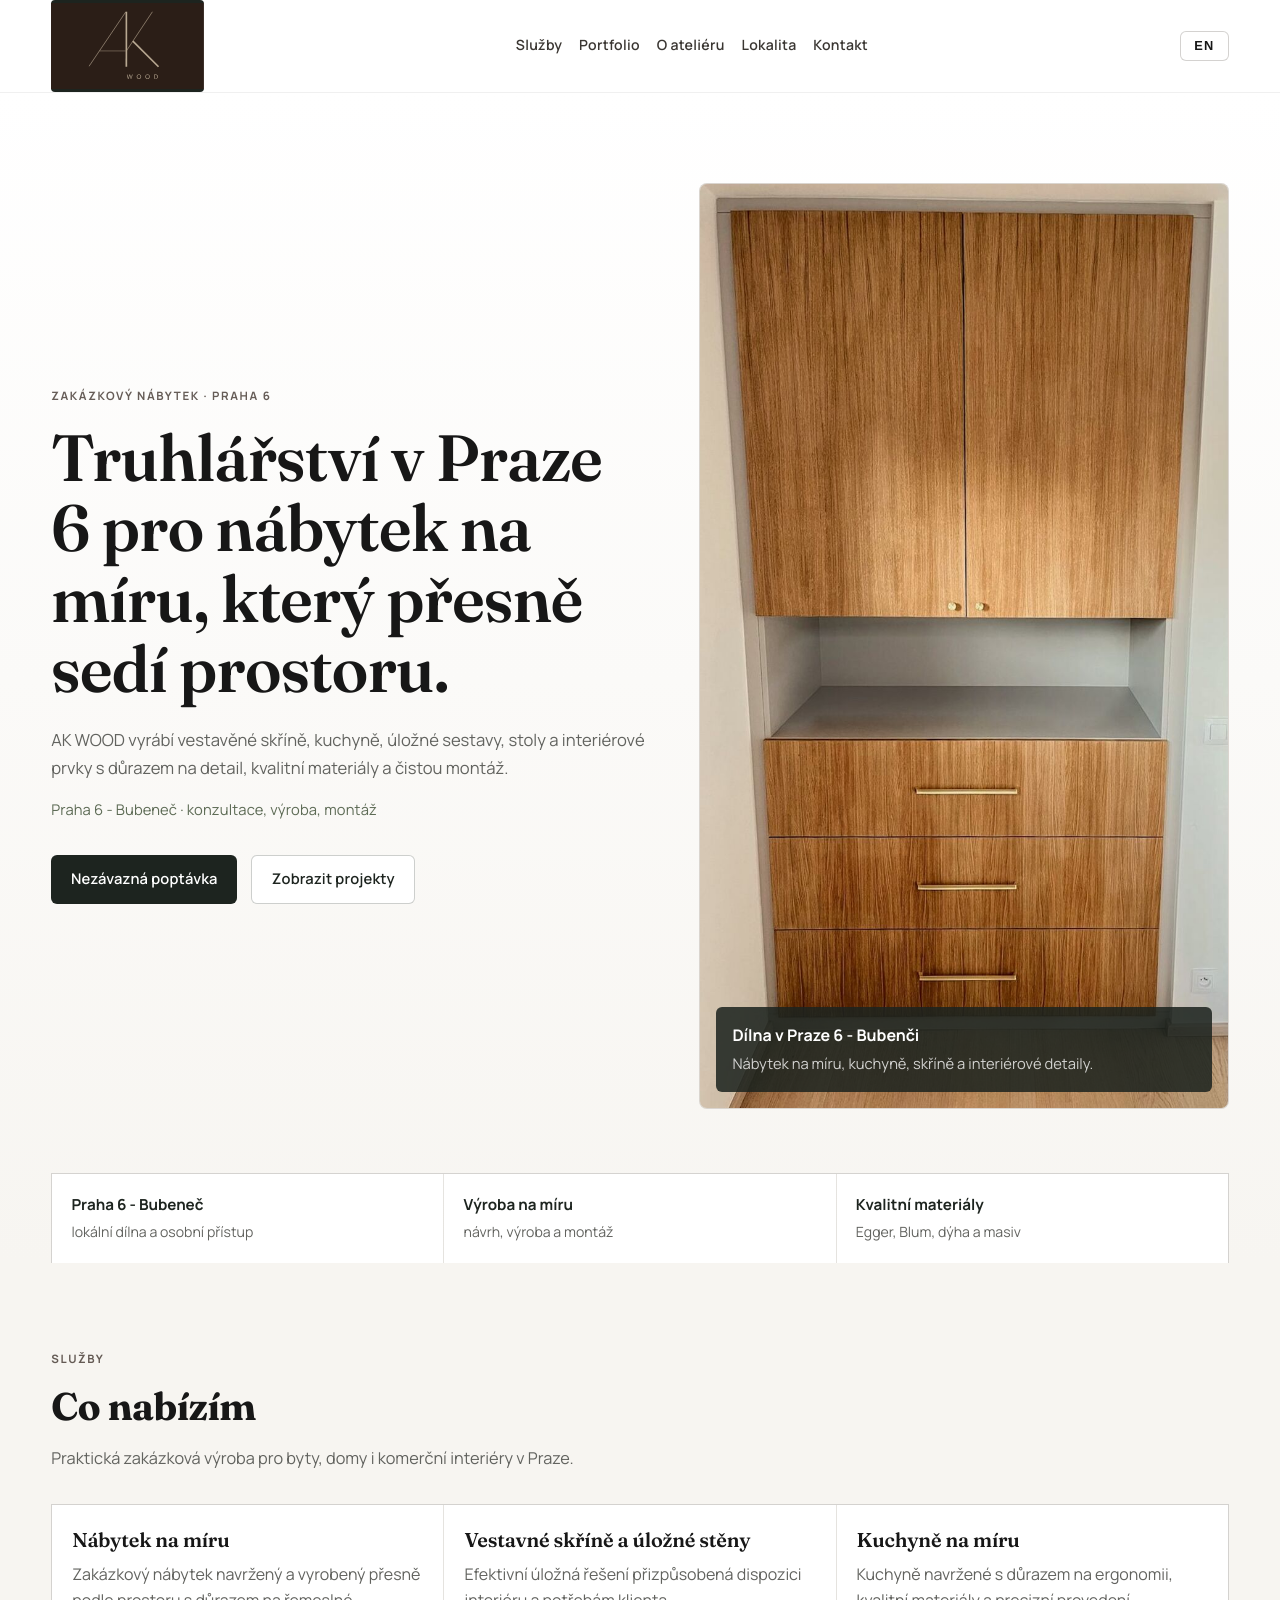
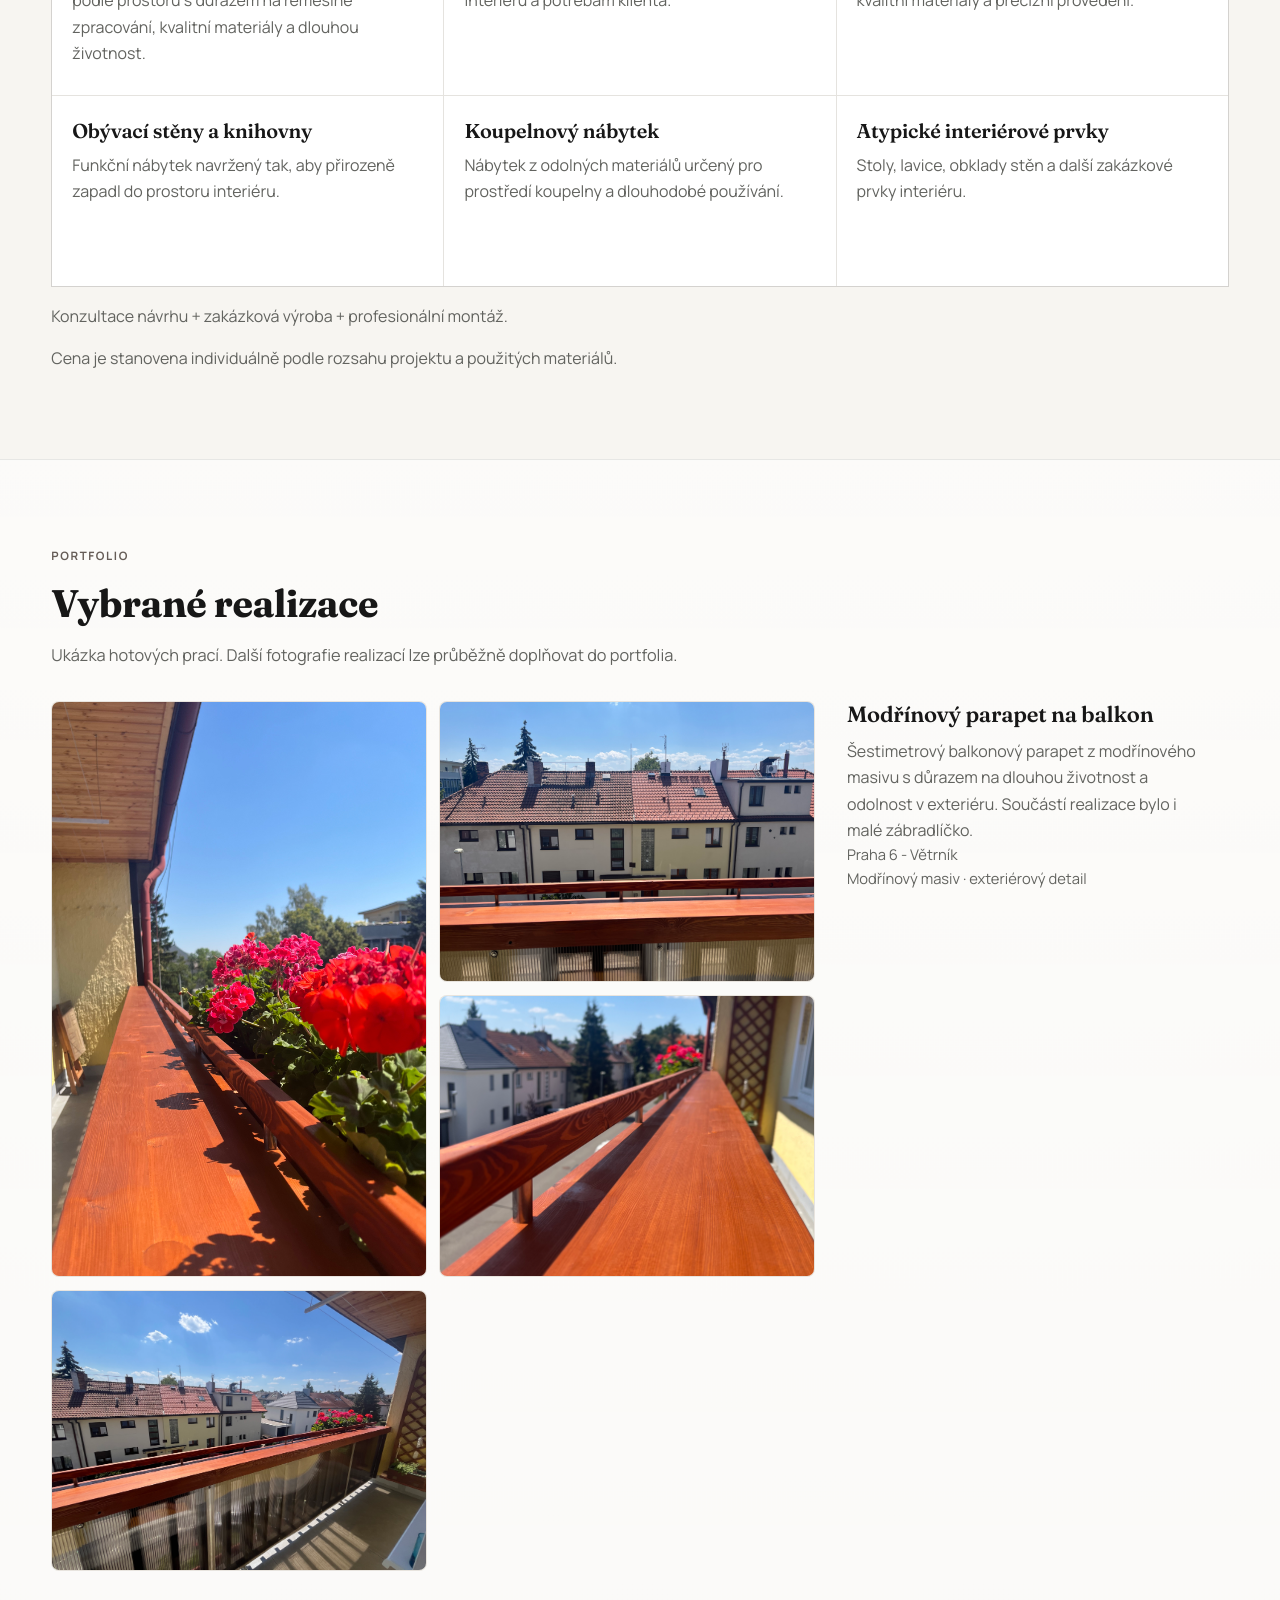
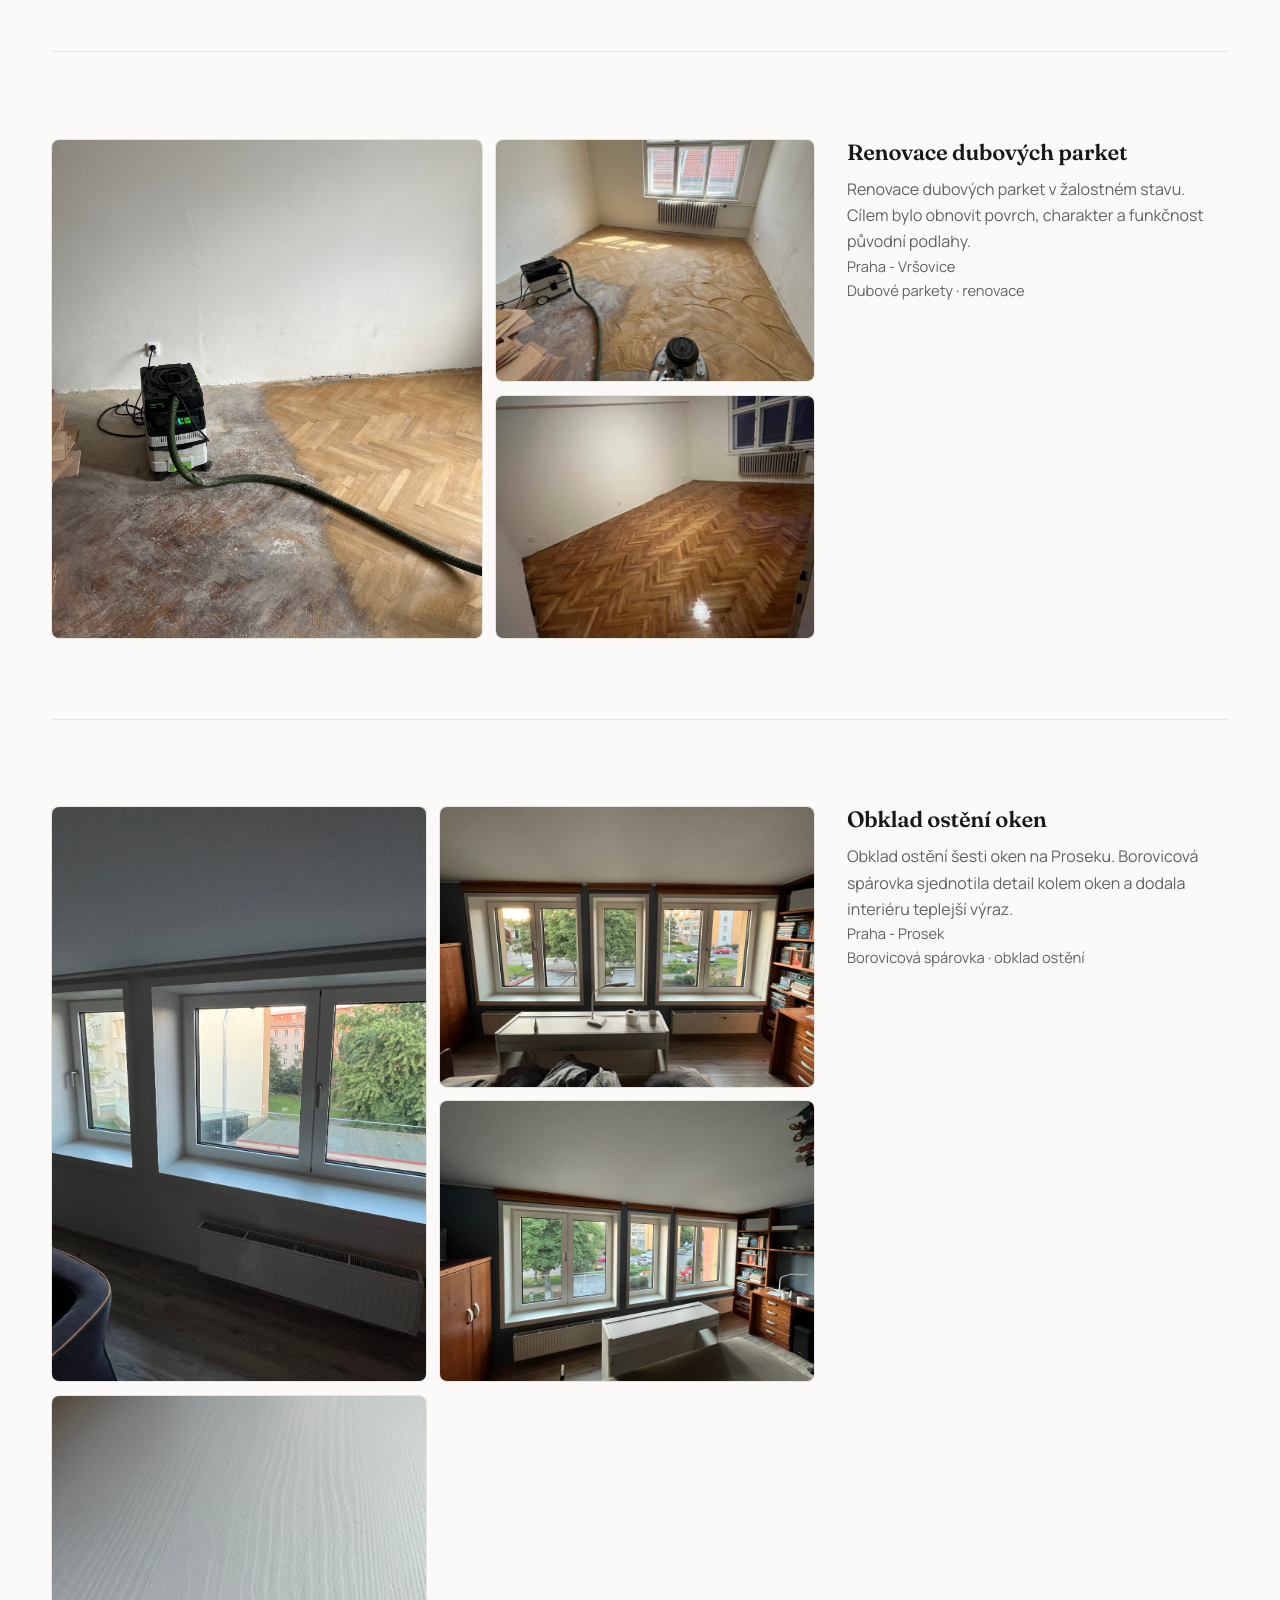
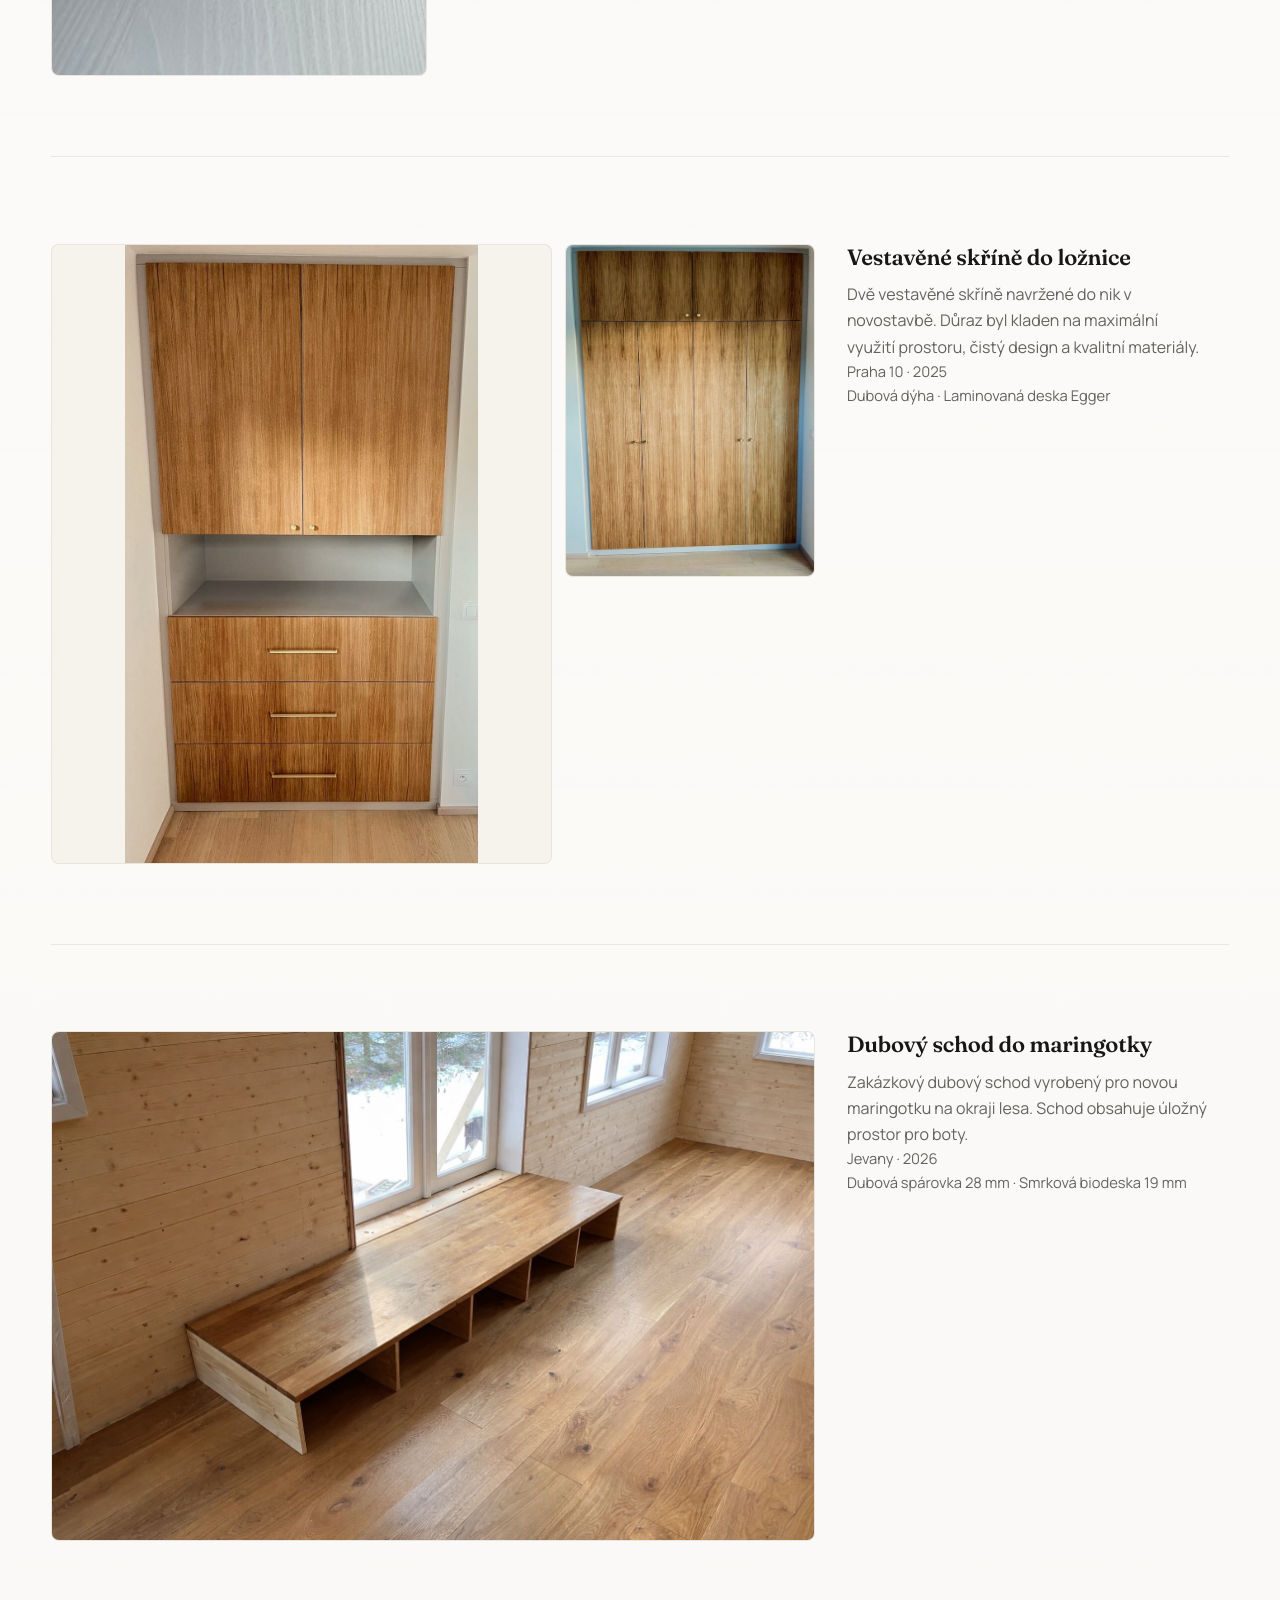
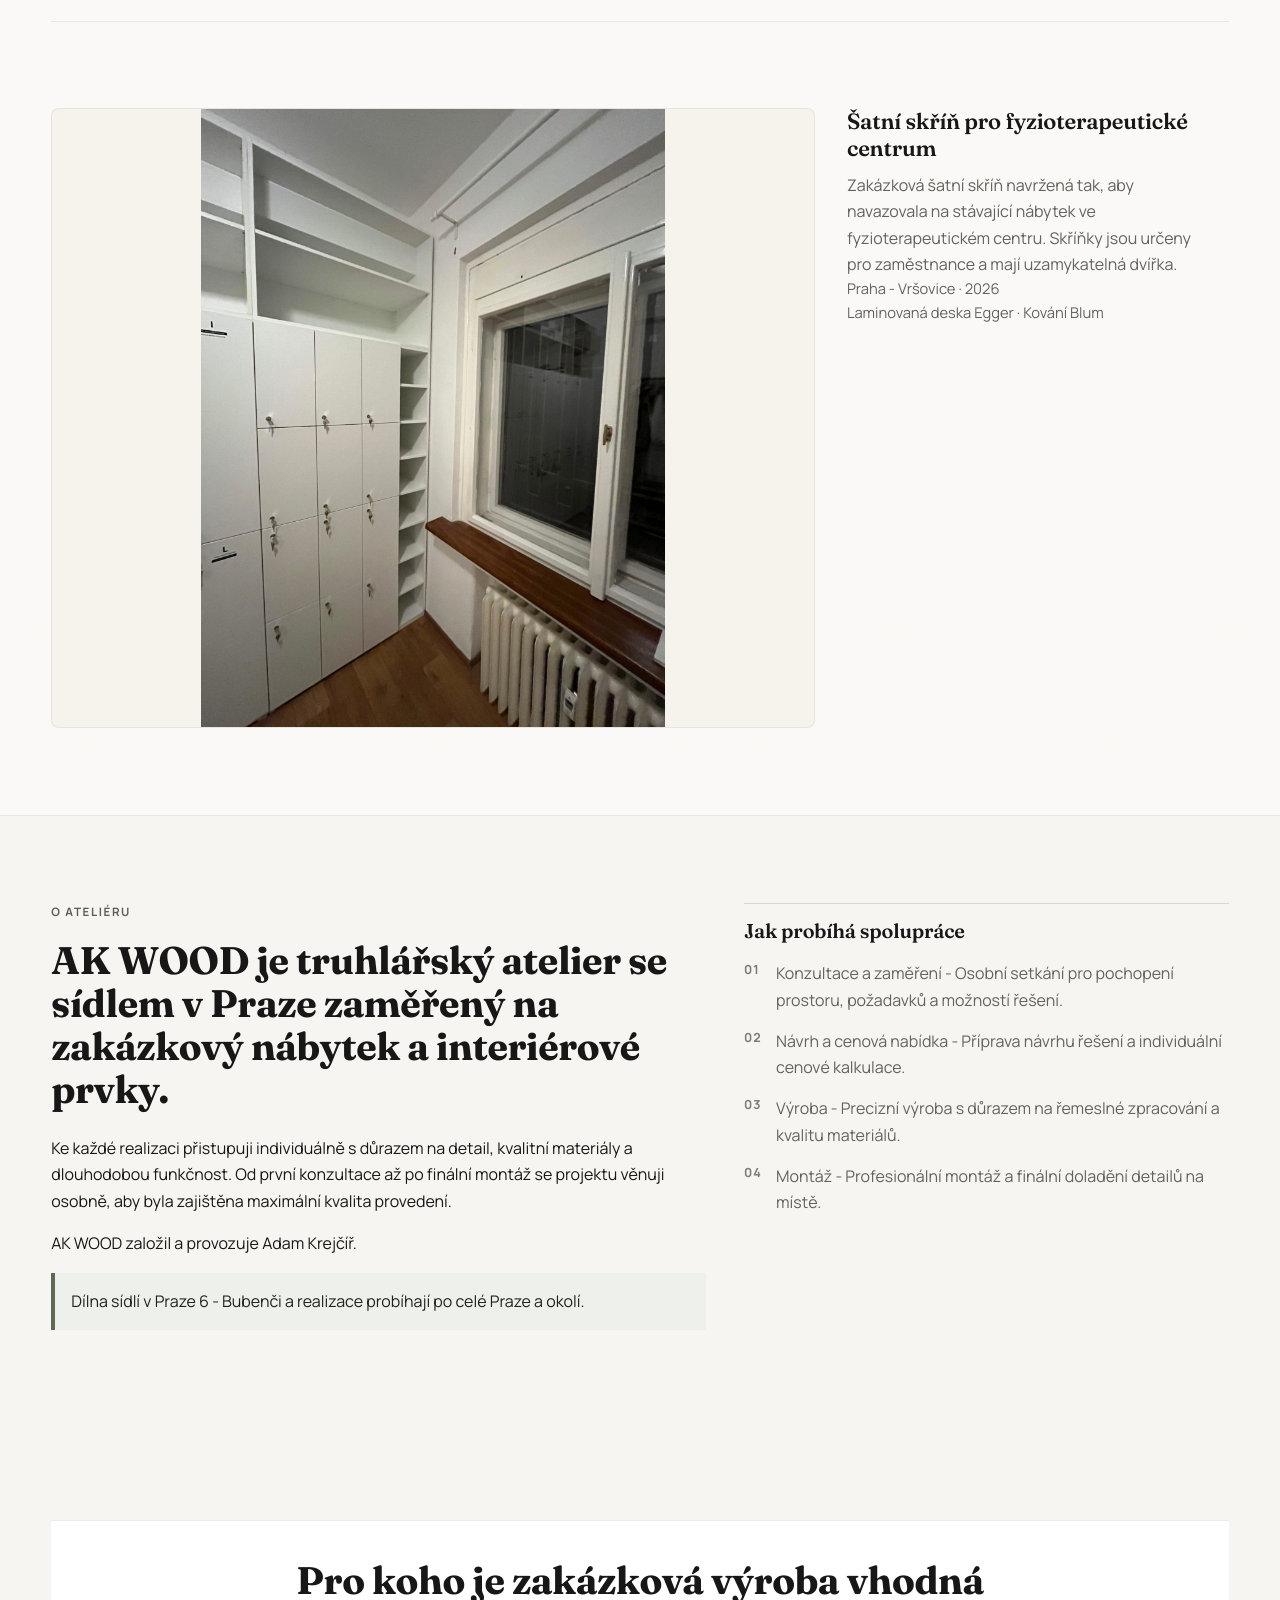
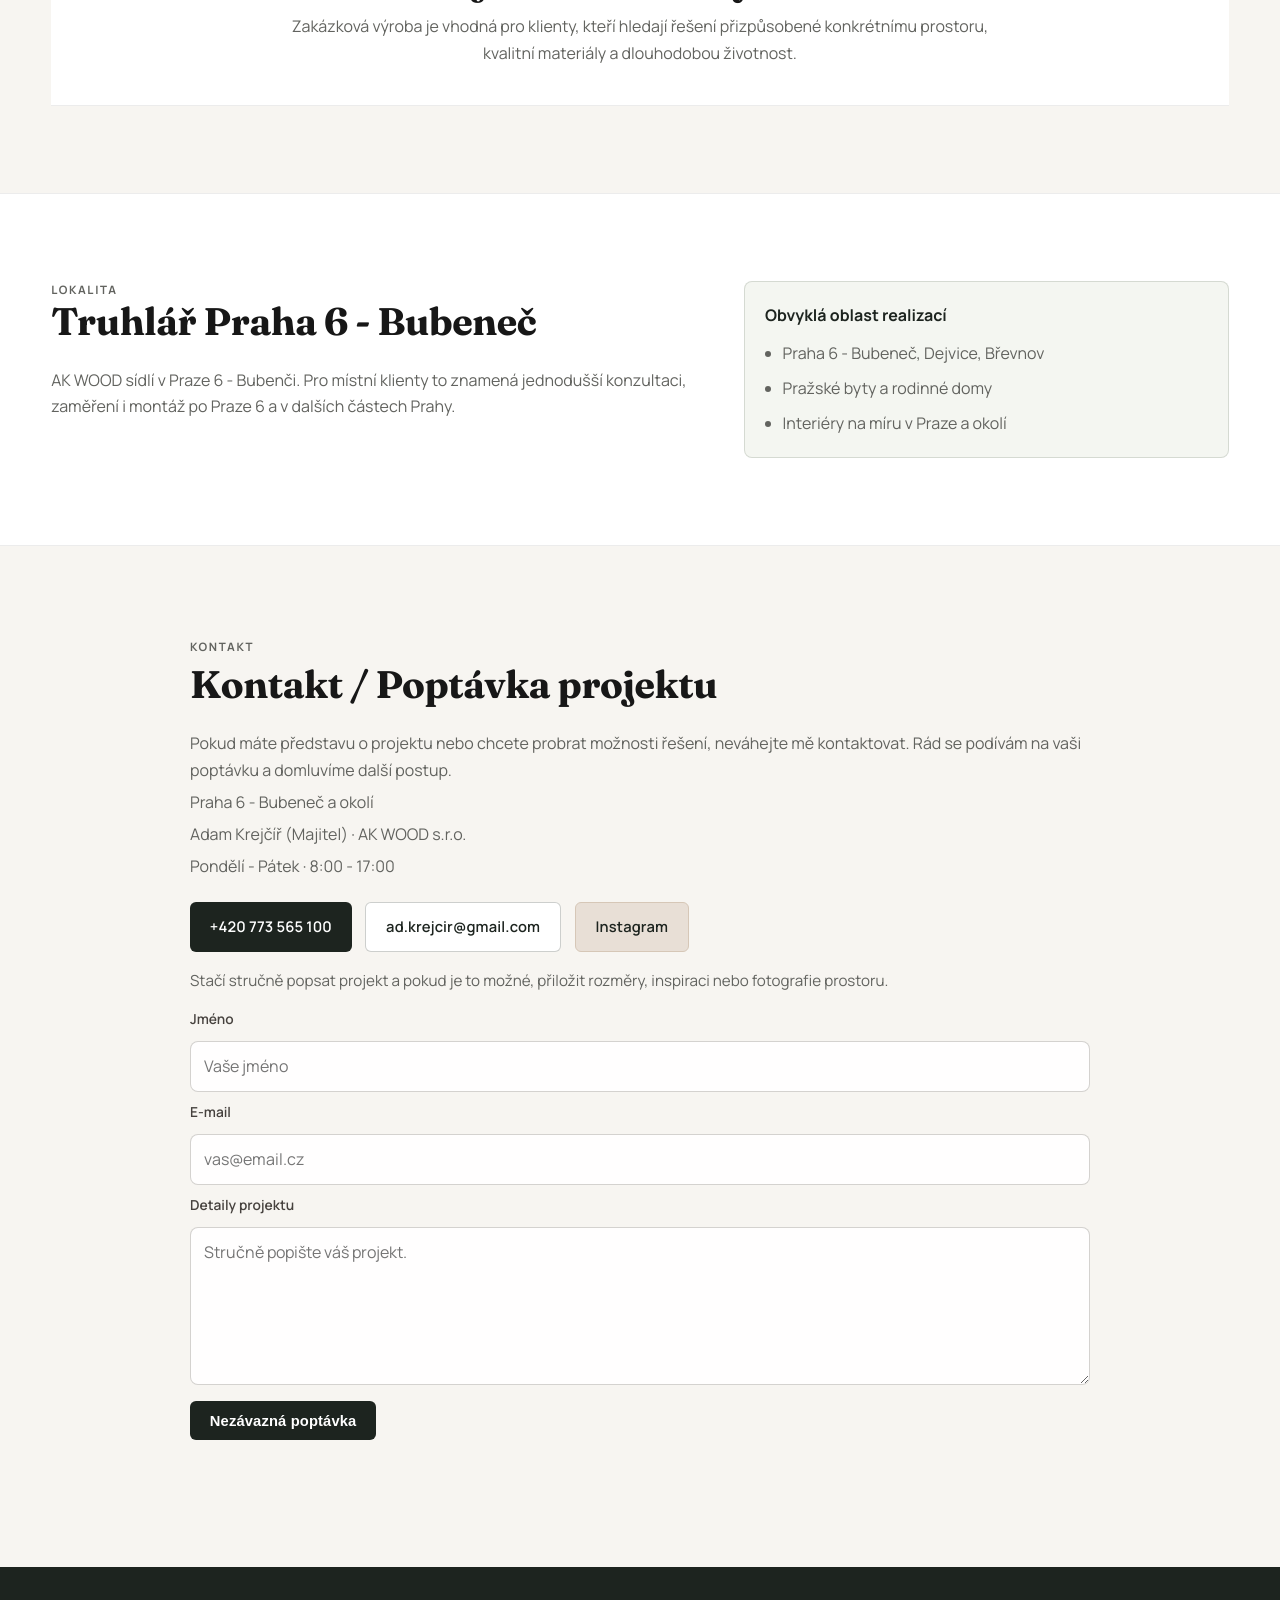
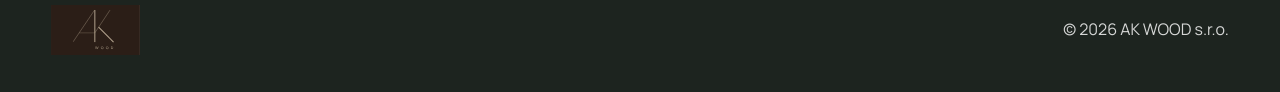
==== commit 41ff2b68: "improve portfolio gallery" ====
--- a/index.html
+++ b/index.html
@@ -537,8 +537,20 @@
         </p>
       </div>
     </footer>
-    <div id="lightbox">
-      <img id="lightbox-img" alt="Expanded project preview" />
+    <div id="lightbox" aria-modal="true" role="dialog" aria-label="Project gallery">
+      <button id="lightbox-close" class="lightbox-close" type="button" aria-label="Close gallery">
+        ×
+      </button>
+      <button id="lightbox-prev" class="lightbox-nav lightbox-prev" type="button" aria-label="Previous photo">
+        ‹
+      </button>
+      <figure class="lightbox-figure">
+        <img id="lightbox-img" alt="Expanded project preview" />
+        <figcaption id="lightbox-caption"></figcaption>
+      </figure>
+      <button id="lightbox-next" class="lightbox-nav lightbox-next" type="button" aria-label="Next photo">
+        ›
+      </button>
     </div>
     <script>
       const translations = {
@@ -832,7 +844,13 @@
       const formMessage = document.getElementById("form-message");
       const lightbox = document.getElementById("lightbox");
       const lightboxImage = document.getElementById("lightbox-img");
+      const lightboxCaption = document.getElementById("lightbox-caption");
+      const lightboxClose = document.getElementById("lightbox-close");
+      const lightboxPrev = document.getElementById("lightbox-prev");
+      const lightboxNext = document.getElementById("lightbox-next");
       const projectPhotos = document.querySelectorAll(".project-photo");
+      let activeGallery = [];
+      let activePhotoIndex = 0;
 
       function applyLanguage(language) {
         translatableNodes.forEach((node) => {
@@ -866,24 +884,69 @@
         applyLanguage(nextLanguage);
       });
 
+      function setLightboxImage(index) {
+        if (!activeGallery.length) return;
+        activePhotoIndex =
+          (index + activeGallery.length) % activeGallery.length;
+        const photo = activeGallery[activePhotoIndex];
+        lightboxImage.src = photo.src;
+        lightboxImage.alt = photo.alt || "Expanded project preview";
+        lightboxCaption.textContent = `${activePhotoIndex + 1} / ${
+          activeGallery.length
+        }`;
+      }
+
+      function openLightbox(photo) {
+        const project = photo.closest(".project");
+        activeGallery = Array.from(
+          project.querySelectorAll(".project-photo")
+        ).filter((item) => item.isConnected);
+        setLightboxImage(activeGallery.indexOf(photo));
+        lightbox.classList.add("open");
+      }
+
+      function closeLightbox() {
+        lightbox.classList.remove("open");
+        lightboxImage.src = "";
+        lightboxCaption.textContent = "";
+        activeGallery = [];
+        activePhotoIndex = 0;
+      }
+
       projectPhotos.forEach((photo) => {
-        photo.addEventListener("click", () => {
-          lightboxImage.src = photo.src;
-          lightbox.classList.add("open");
-        });
+        photo.addEventListener("click", () => openLightbox(photo));
       });
+
+      lightboxPrev.addEventListener("click", (event) => {
+        event.stopPropagation();
+        setLightboxImage(activePhotoIndex - 1);
+      });
+
+      lightboxNext.addEventListener("click", (event) => {
+        event.stopPropagation();
+        setLightboxImage(activePhotoIndex + 1);
+      });
+
+      lightboxClose.addEventListener("click", closeLightbox);
 
       lightbox.addEventListener("click", (event) => {
         if (event.target === lightbox) {
-          lightbox.classList.remove("open");
-          lightboxImage.src = "";
+          closeLightbox();
         }
       });
 
       document.addEventListener("keydown", (event) => {
-        if (event.key === "Escape" && lightbox.classList.contains("open")) {
-          lightbox.classList.remove("open");
-          lightboxImage.src = "";
+        if (!lightbox.classList.contains("open")) {
+          return;
+        }
+        if (event.key === "Escape") {
+          closeLightbox();
+        }
+        if (event.key === "ArrowLeft") {
+          setLightboxImage(activePhotoIndex - 1);
+        }
+        if (event.key === "ArrowRight") {
+          setLightboxImage(activePhotoIndex + 1);
         }
       });
 
--- a/styles.css
+++ b/styles.css
@@ -443,12 +443,13 @@
   grid-template-columns: repeat(2, minmax(0, 1fr));
 }
 
+.project-media--gallery img:first-child,
+.project-media--double img:first-child {
+  grid-row: span 2;
+}
+
 .project-media--triple {
   grid-template-columns: 1.35fr 1fr;
-}
-
-.project-media--triple img:first-child {
-  grid-row: span 2;
 }
 
 .project-media img,
@@ -476,6 +477,11 @@
   object-fit: cover;
 }
 
+.project-media--gallery img:first-child,
+.project-media--double img:first-child {
+  min-height: 500px;
+}
+
 .project-body {
   align-self: start;
   max-width: 37ch;
@@ -712,9 +718,9 @@
   position: fixed;
   inset: 0;
   background: rgba(0, 0, 0, 0.86);
-  display: flex;
-  align-items: center;
-  justify-content: center;
+  display: grid;
+  place-items: center;
+  padding: 2rem 5.5rem;
   opacity: 0;
   visibility: hidden;
   pointer-events: none;
@@ -722,12 +728,72 @@
   transition: opacity 180ms ease, visibility 180ms ease;
 }
 
+.lightbox-figure {
+  margin: 0;
+  display: grid;
+  gap: 0.75rem;
+  justify-items: center;
+}
+
 #lightbox img {
-  max-width: min(94vw, 1300px);
-  max-height: 92vh;
+  max-width: min(86vw, 1300px);
+  max-height: 82vh;
   border-radius: 8px;
   transform: scale(0.985);
   transition: transform 220ms ease;
+}
+
+#lightbox-caption {
+  min-height: 1.2rem;
+  color: rgba(255, 255, 255, 0.78);
+  font-size: 0.88rem;
+  text-align: center;
+}
+
+.lightbox-close,
+.lightbox-nav {
+  position: absolute;
+  border: 1px solid rgba(255, 255, 255, 0.22);
+  background: rgba(255, 255, 255, 0.1);
+  color: #fff;
+  cursor: pointer;
+  transition: background-color 180ms ease, border-color 180ms ease;
+}
+
+.lightbox-close:hover,
+.lightbox-close:focus-visible,
+.lightbox-nav:hover,
+.lightbox-nav:focus-visible {
+  background: rgba(255, 255, 255, 0.2);
+  border-color: rgba(255, 255, 255, 0.45);
+}
+
+.lightbox-close {
+  top: 1.2rem;
+  right: 1.2rem;
+  width: 2.35rem;
+  height: 2.35rem;
+  border-radius: 50%;
+  font-size: 1.7rem;
+  line-height: 1;
+}
+
+.lightbox-nav {
+  top: 50%;
+  width: 3rem;
+  height: 4rem;
+  border-radius: 6px;
+  font-size: 2.4rem;
+  line-height: 1;
+  transform: translateY(-50%);
+}
+
+.lightbox-prev {
+  left: 1.2rem;
+}
+
+.lightbox-next {
+  right: 1.2rem;
 }
 
 #lightbox.open {
@@ -849,6 +915,11 @@
   .project-media--gallery .project-photo {
     min-height: 260px;
   }
+
+  .project-media--gallery img:first-child,
+  .project-media--double img:first-child {
+    min-height: 330px;
+  }
 }
 
 @media (max-width: 640px) {
@@ -897,6 +968,31 @@
     bottom: 0.75rem;
   }
 
+  #lightbox {
+    padding: 4rem 1rem 2rem;
+  }
+
+  #lightbox img {
+    max-width: 94vw;
+    max-height: 76vh;
+  }
+
+  .lightbox-nav {
+    top: auto;
+    bottom: 1rem;
+    width: 3.2rem;
+    height: 3.2rem;
+    transform: none;
+  }
+
+  .lightbox-prev {
+    left: calc(50% - 4rem);
+  }
+
+  .lightbox-next {
+    right: calc(50% - 4rem);
+  }
+
   h1 {
     font-size: clamp(2rem, 10.8vw, 3rem);
   }
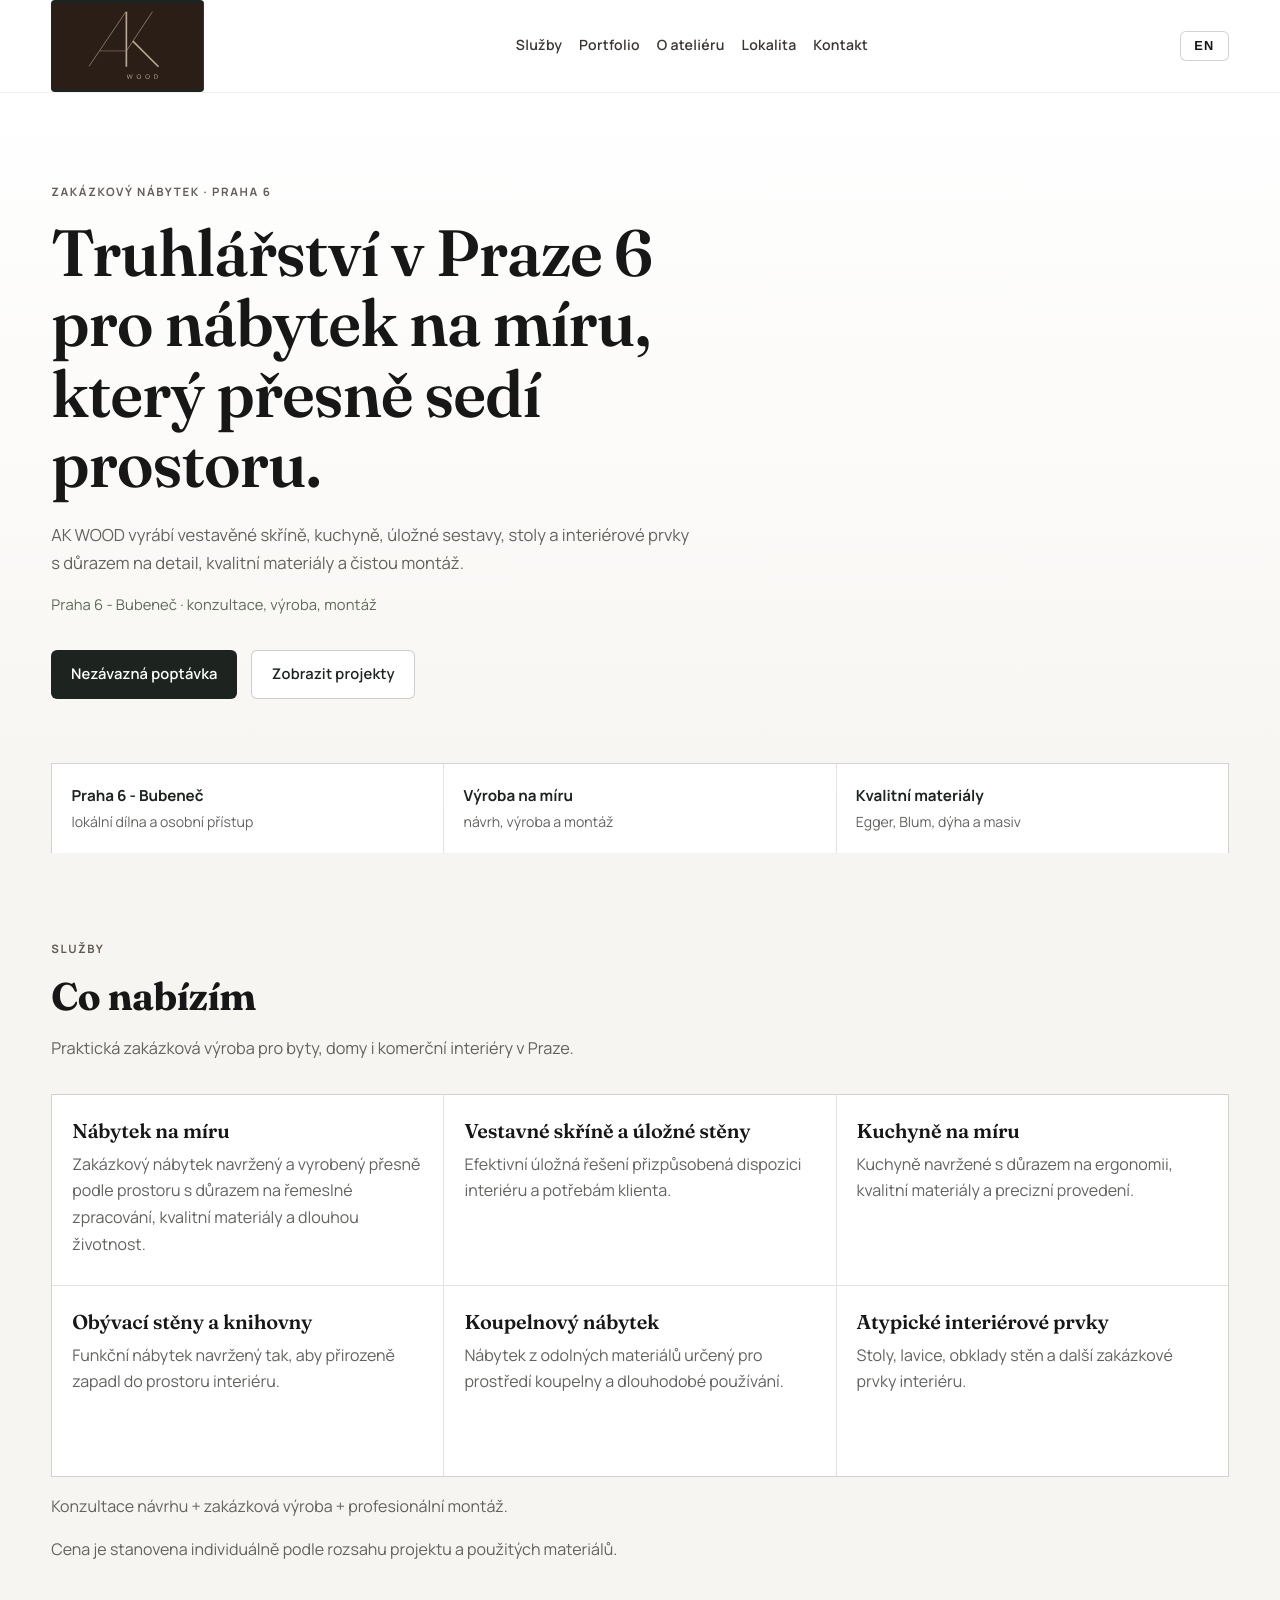
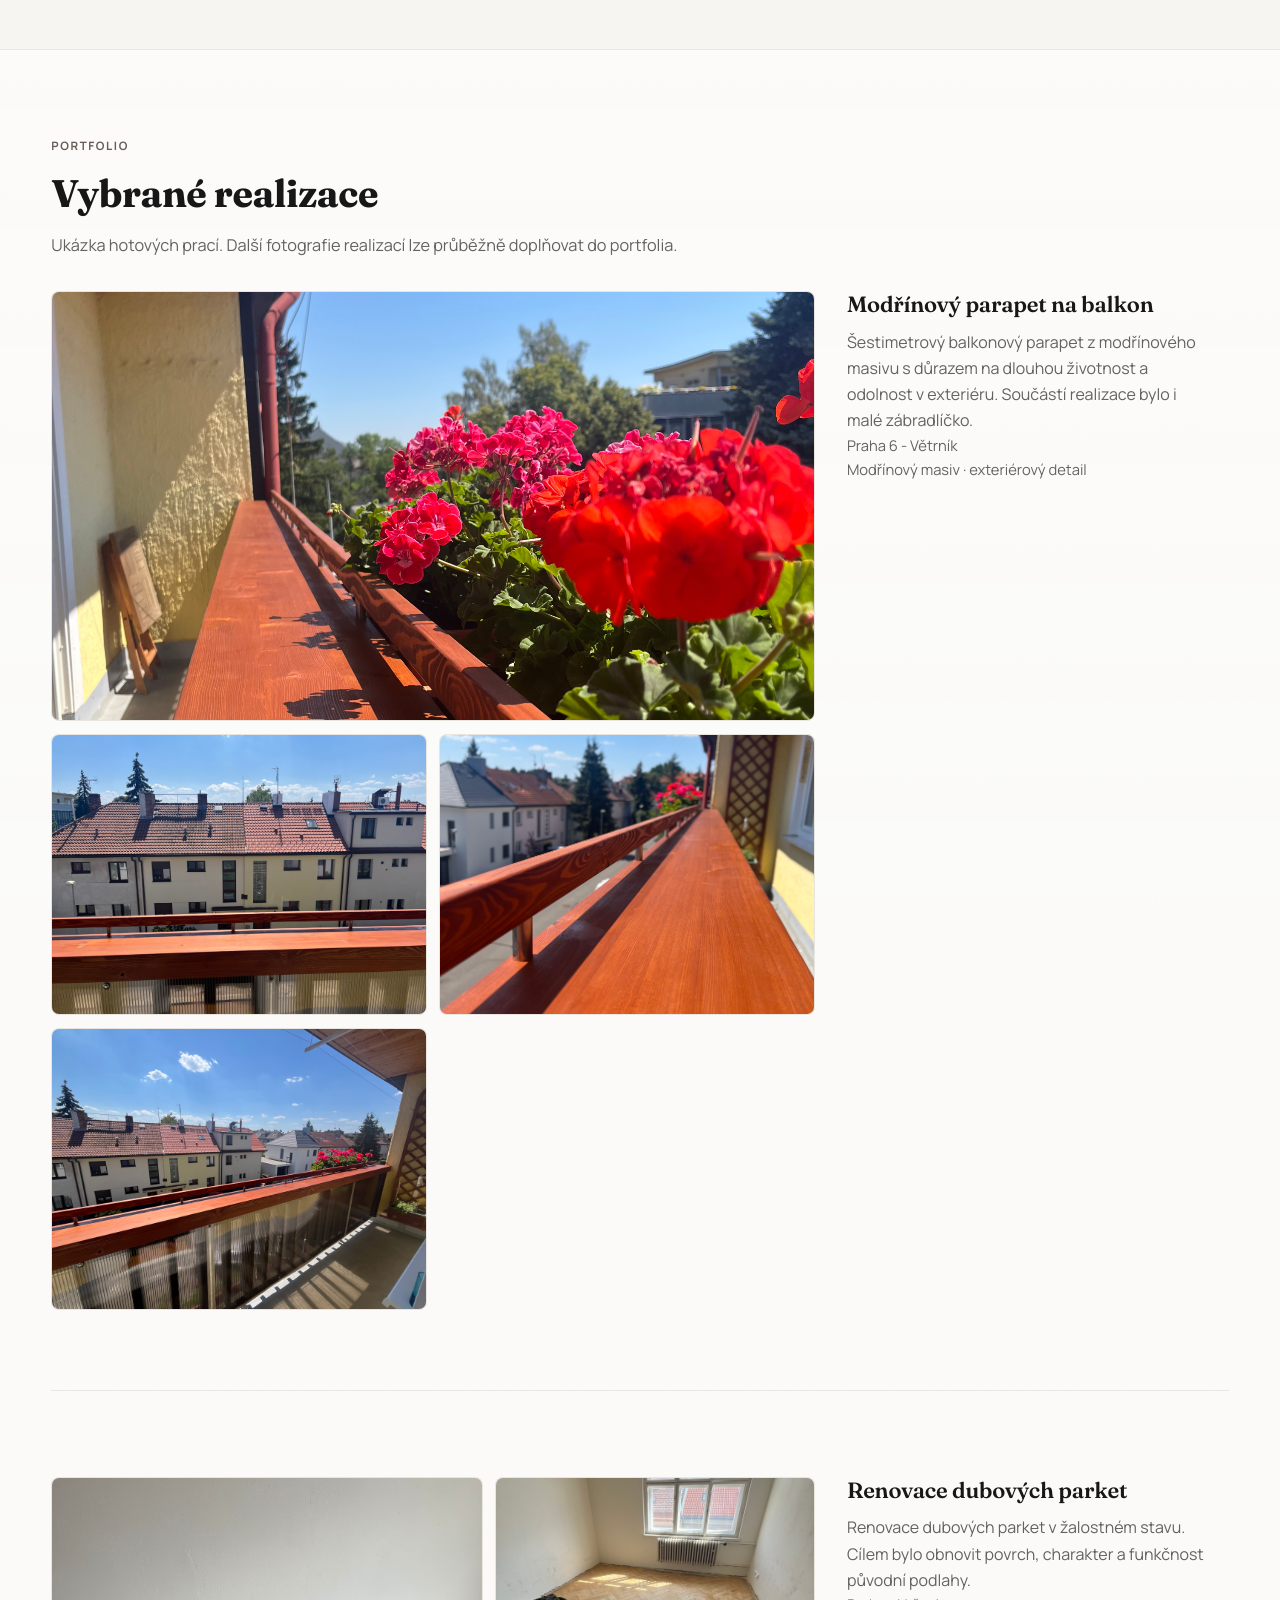
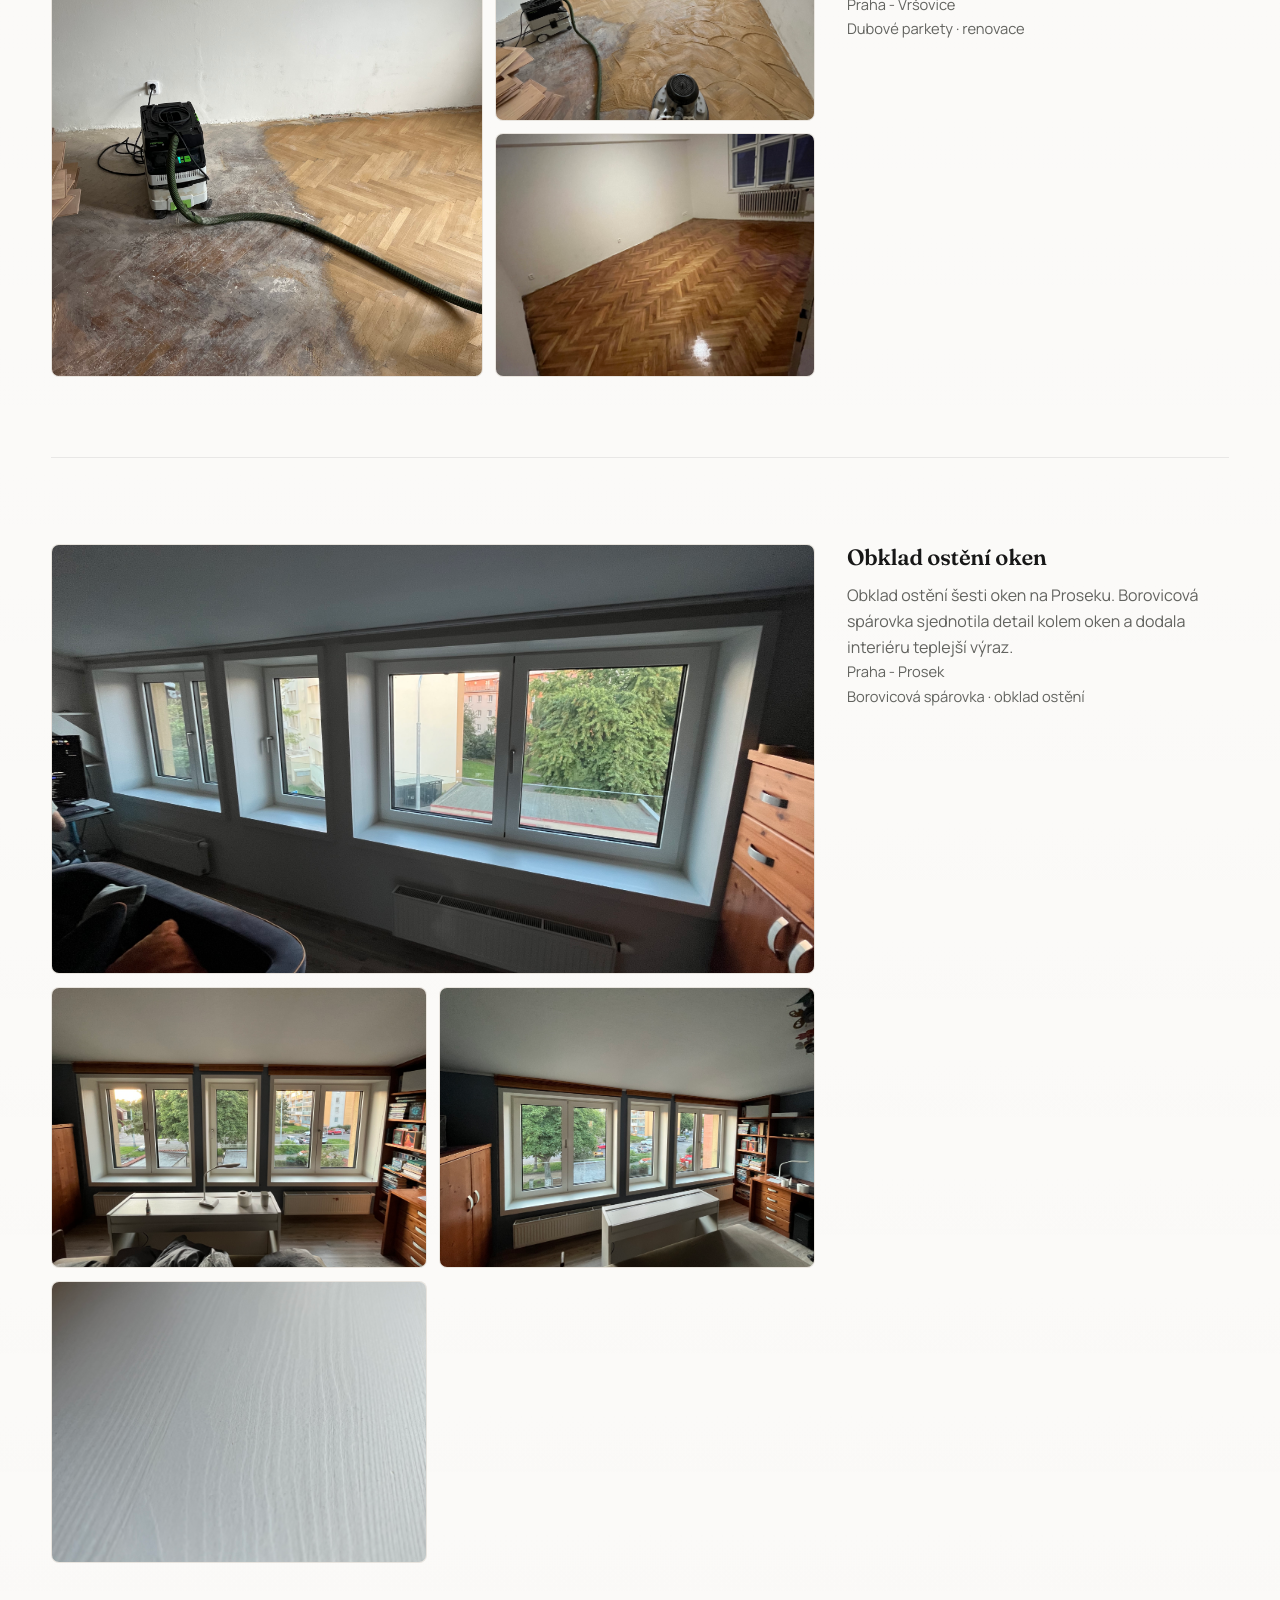
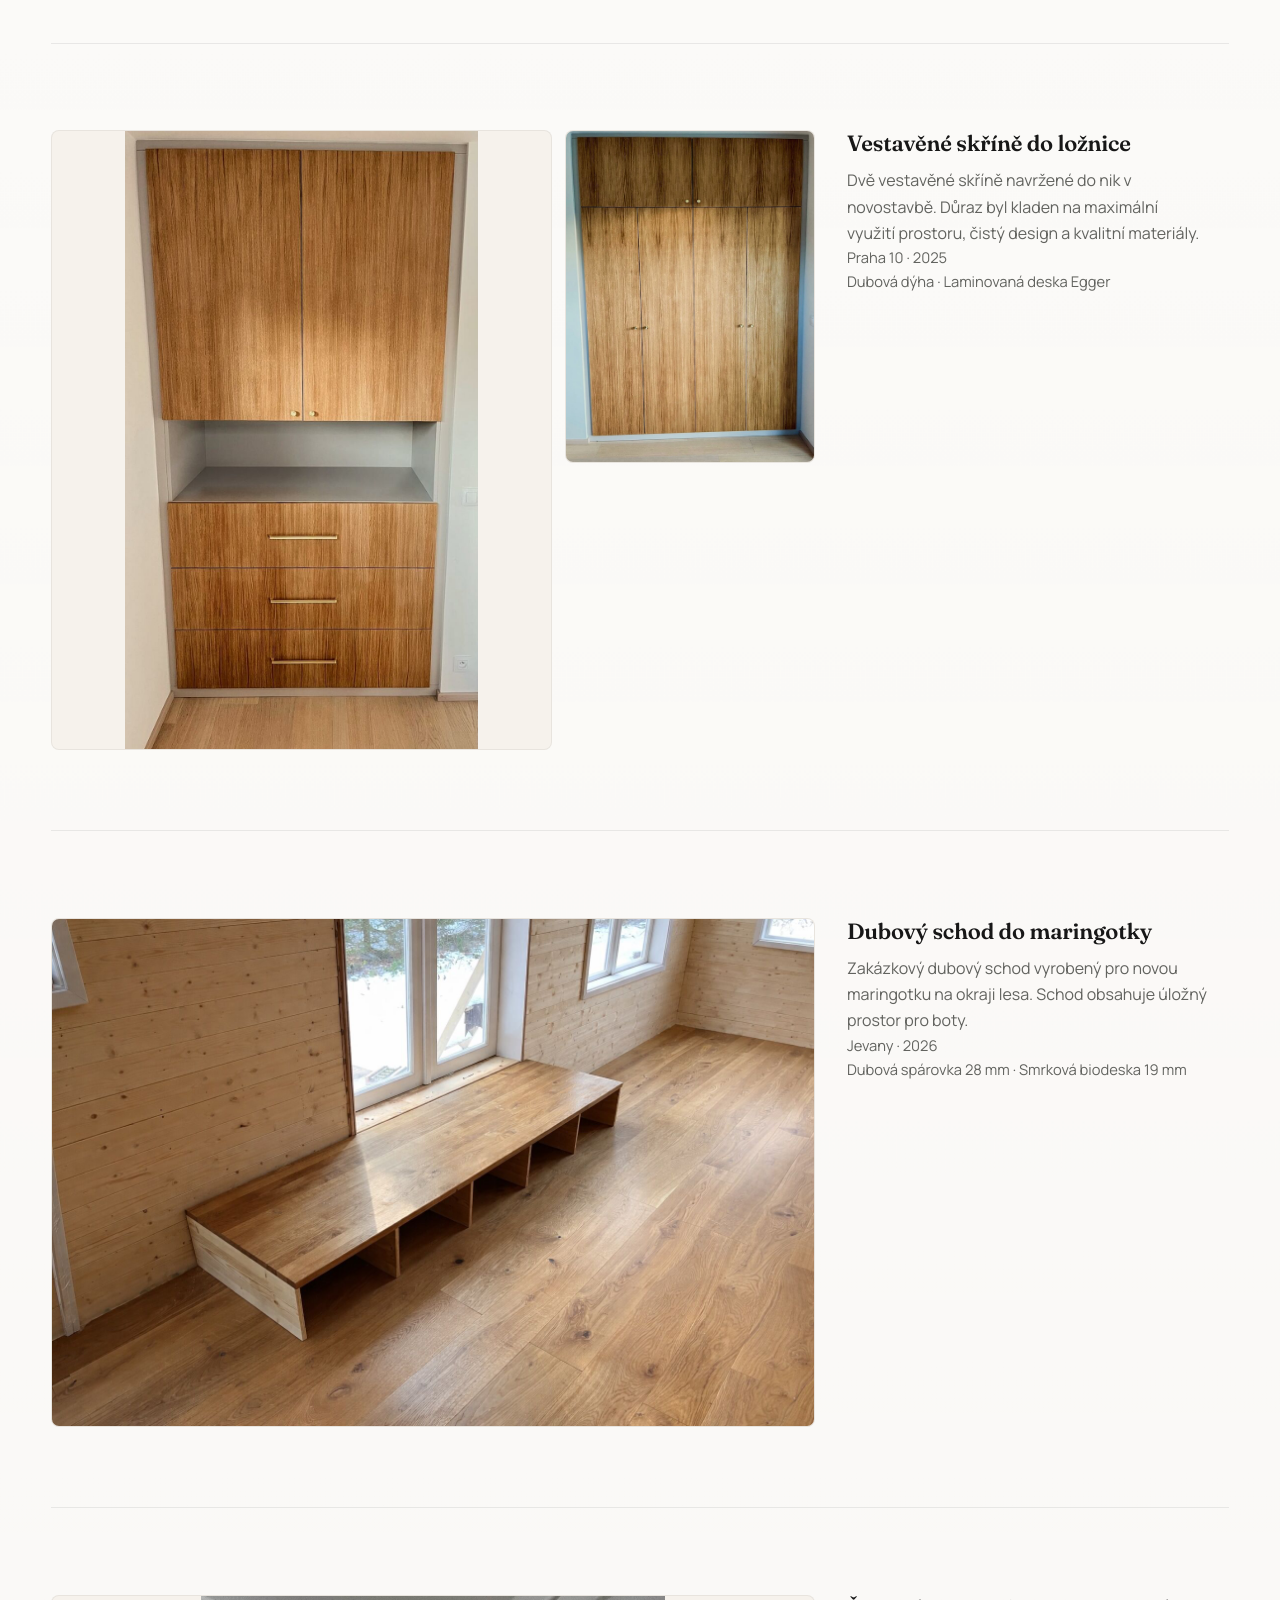
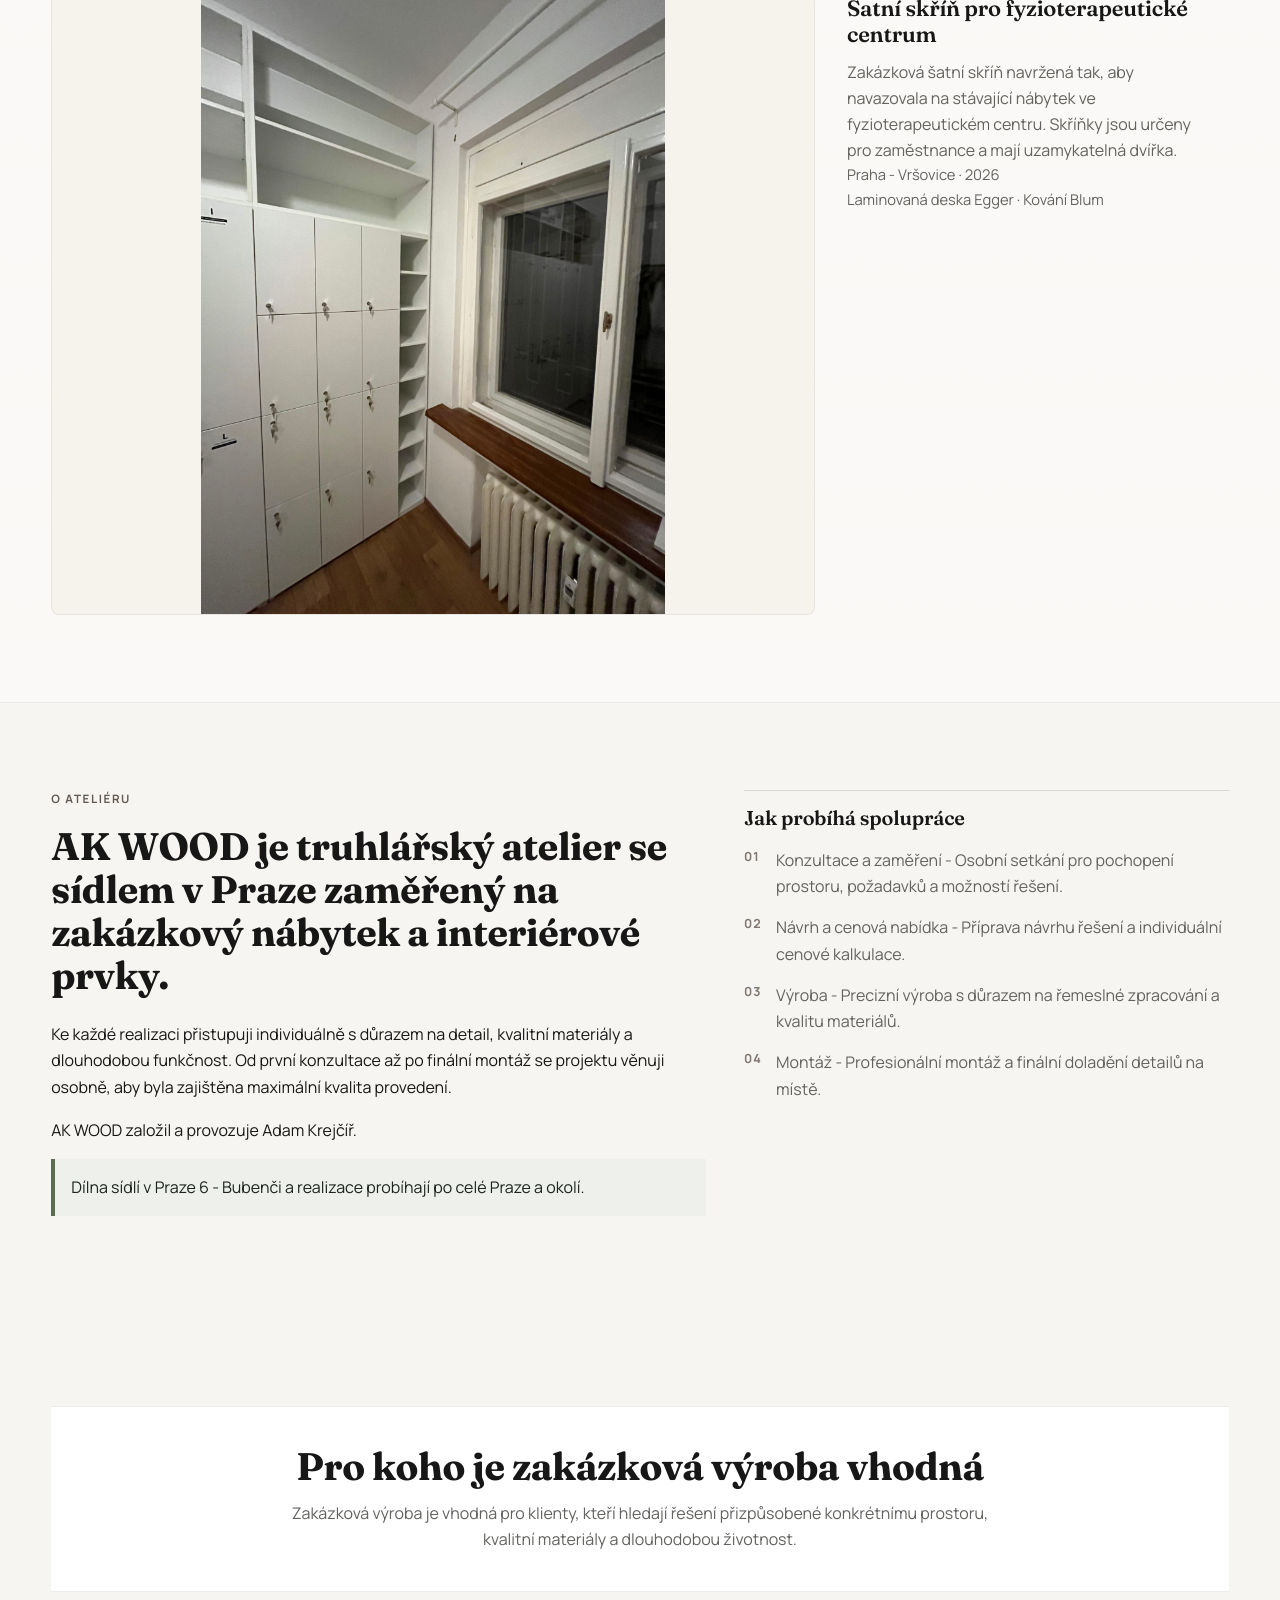
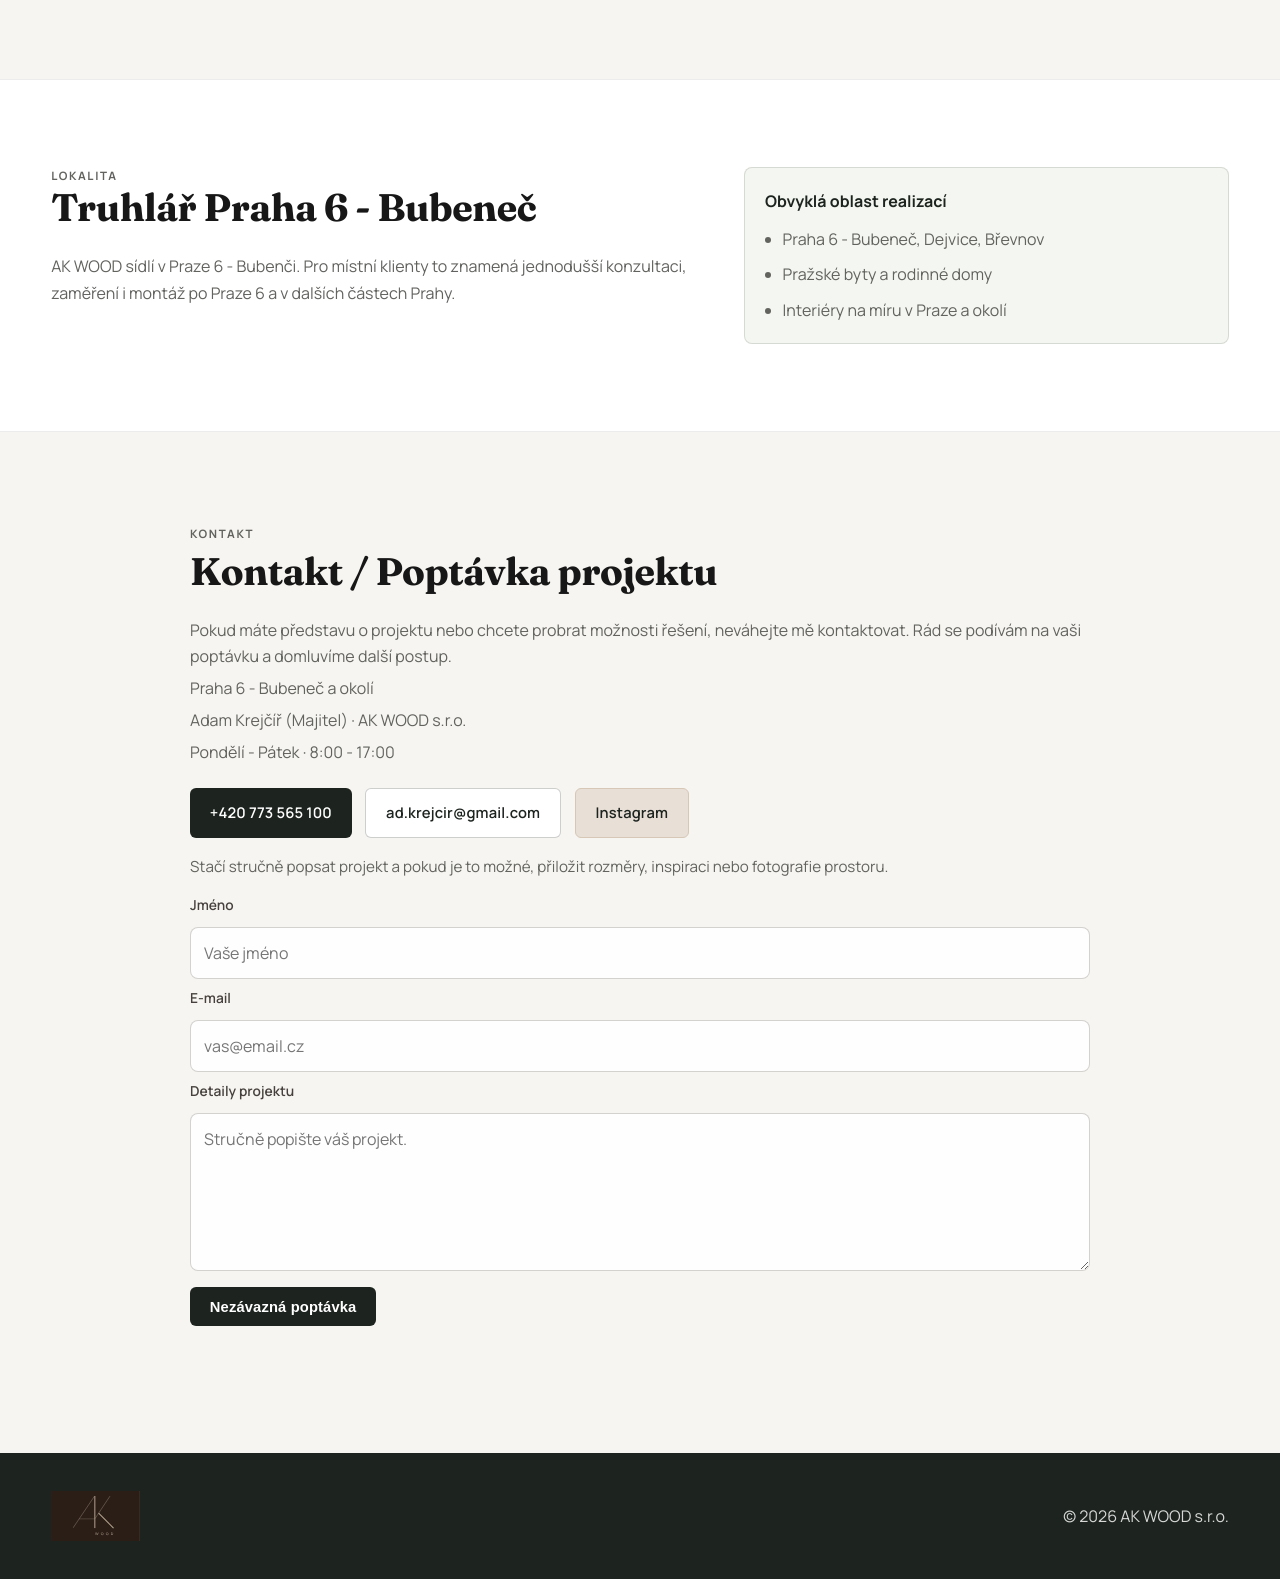
==== commit 65ee1940: "Refine portfolio layouts and remove hero image" ====
--- a/index.html
+++ b/index.html
@@ -79,18 +79,6 @@
               >
             </div>
           </div>
-          <div class="hero-panel" aria-label="AK WOOD overview">
-            <img
-              src="assets/portfolio/wardrobe-bedroom-1.jpg"
-              alt="Zakázková vestavěná skříň od AK WOOD"
-            />
-            <div class="hero-panel-meta">
-              <p data-i18n="heroPanelTitle">Workshop in Praha 6 - Bubeneč</p>
-              <span data-i18n="heroPanelText"
-                >Custom furniture, kitchens, wardrobes and interior details.</span
-              >
-            </div>
-          </div>
         </div>
         <div class="container proof-strip" aria-label="AK WOOD highlights">
           <div>
@@ -182,7 +170,7 @@
           </p>
           <div class="project-grid">
             <article class="project">
-              <div class="project-media project-media--gallery">
+              <div class="project-media project-media--gallery project-media--quad">
                 <img
                   class="project-photo"
                   src="assets/portfolio/Parapet_1.jpeg"
@@ -270,7 +258,7 @@
               </div>
             </article>
             <article class="project">
-              <div class="project-media project-media--gallery">
+              <div class="project-media project-media--gallery project-media--quad">
                 <img
                   class="project-photo"
                   src="assets/portfolio/osteni_1.jpeg"
@@ -570,9 +558,6 @@
             "Praha 6 - Bubeneč · consultation, production, installation",
           heroCta1: "Project inquiry",
           heroCta2: "View projects",
-          heroPanelTitle: "Workshop in Praha 6 - Bubeneč",
-          heroPanelText:
-            "Custom furniture, kitchens, wardrobes and interior details.",
           proof1Title: "Praha 6 - Bubeneč",
           proof1Text: "local workshop and personal approach",
           proof2Title: "Made to measure",
@@ -709,9 +694,6 @@
           heroPractical: "Praha 6 - Bubeneč · konzultace, výroba, montáž",
           heroCta1: "Nezávazná poptávka",
           heroCta2: "Zobrazit projekty",
-          heroPanelTitle: "Dílna v Praze 6 - Bubenči",
-          heroPanelText:
-            "Nábytek na míru, kuchyně, skříně a interiérové detaily.",
           proof1Title: "Praha 6 - Bubeneč",
           proof1Text: "lokální dílna a osobní přístup",
           proof2Title: "Výroba na míru",
--- a/styles.css
+++ b/styles.css
@@ -151,9 +151,8 @@
 
 .hero-grid {
   display: grid;
-  grid-template-columns: minmax(0, 1.06fr) minmax(330px, 0.94fr);
-  align-items: center;
-  gap: clamp(2rem, 4vw, 4rem);
+  grid-template-columns: minmax(0, 1fr);
+  align-items: start;
 }
 
 .eyebrow {
@@ -175,7 +174,7 @@
 }
 
 h1 {
-  max-width: 14ch;
+  max-width: 16ch;
   font-size: clamp(2.5rem, 5.1vw, 5.55rem);
   line-height: 1.08;
   font-weight: 600;
@@ -259,50 +258,6 @@
   color: var(--brand-dark);
 }
 
-.hero-panel {
-  position: relative;
-  min-height: 520px;
-  overflow: hidden;
-  border-radius: var(--radius);
-  background: #ebe6df;
-  border: 1px solid var(--line-soft);
-}
-
-.hero-panel img {
-  width: 100%;
-  height: 100%;
-  min-height: 520px;
-  display: block;
-  object-fit: cover;
-}
-
-.hero-panel-meta {
-  position: absolute;
-  left: 1rem;
-  right: 1rem;
-  bottom: 1rem;
-  display: grid;
-  gap: 0.2rem;
-  padding: 0.95rem 1rem;
-  color: #fff;
-  background: rgba(29, 36, 31, 0.86);
-  border-radius: 6px;
-}
-
-.hero-panel-meta p,
-.hero-panel-meta span {
-  margin: 0;
-}
-
-.hero-panel-meta p {
-  font-weight: 700;
-}
-
-.hero-panel-meta span {
-  color: rgba(255, 255, 255, 0.78);
-  font-size: 0.92rem;
-}
-
 .proof-strip {
   display: grid;
   grid-template-columns: repeat(3, minmax(0, 1fr));
@@ -446,6 +401,15 @@
 .project-media--gallery img:first-child,
 .project-media--double img:first-child {
   grid-row: span 2;
+}
+
+.project-media--quad {
+  grid-template-columns: repeat(2, minmax(0, 1fr));
+}
+
+.project-media--quad img:first-child {
+  grid-column: 1 / -1;
+  grid-row: auto;
 }
 
 .project-media--triple {
@@ -482,6 +446,11 @@
   min-height: 500px;
 }
 
+.project-media--quad img:first-child {
+  min-height: 360px;
+  aspect-ratio: 16 / 9;
+}
+
 .project-body {
   align-self: start;
   max-width: 37ch;
@@ -811,15 +780,6 @@
     grid-template-columns: repeat(2, minmax(0, 1fr));
   }
 
-  .hero-grid {
-    grid-template-columns: 1fr;
-  }
-
-  .hero-panel,
-  .hero-panel img {
-    min-height: 420px;
-  }
-
   .project {
     grid-template-columns: minmax(0, 1.4fr) minmax(0, 1fr);
   }
@@ -852,7 +812,8 @@
     grid-template-columns: repeat(2, minmax(0, 1fr));
   }
 
-  .project-media--triple img:first-child {
+  .project-media--triple img:first-child,
+  .project-media--quad img:first-child {
     grid-row: auto;
   }
 
@@ -920,6 +881,11 @@
   .project-media--double img:first-child {
     min-height: 330px;
   }
+
+  .project-media--quad img:first-child {
+    grid-column: auto;
+    aspect-ratio: 4 / 3;
+  }
 }
 
 @media (max-width: 640px) {
@@ -957,17 +923,6 @@
     padding-top: 3.5rem;
   }
 
-  .hero-panel,
-  .hero-panel img {
-    min-height: 330px;
-  }
-
-  .hero-panel-meta {
-    left: 0.75rem;
-    right: 0.75rem;
-    bottom: 0.75rem;
-  }
-
   #lightbox {
     padding: 4rem 1rem 2rem;
   }
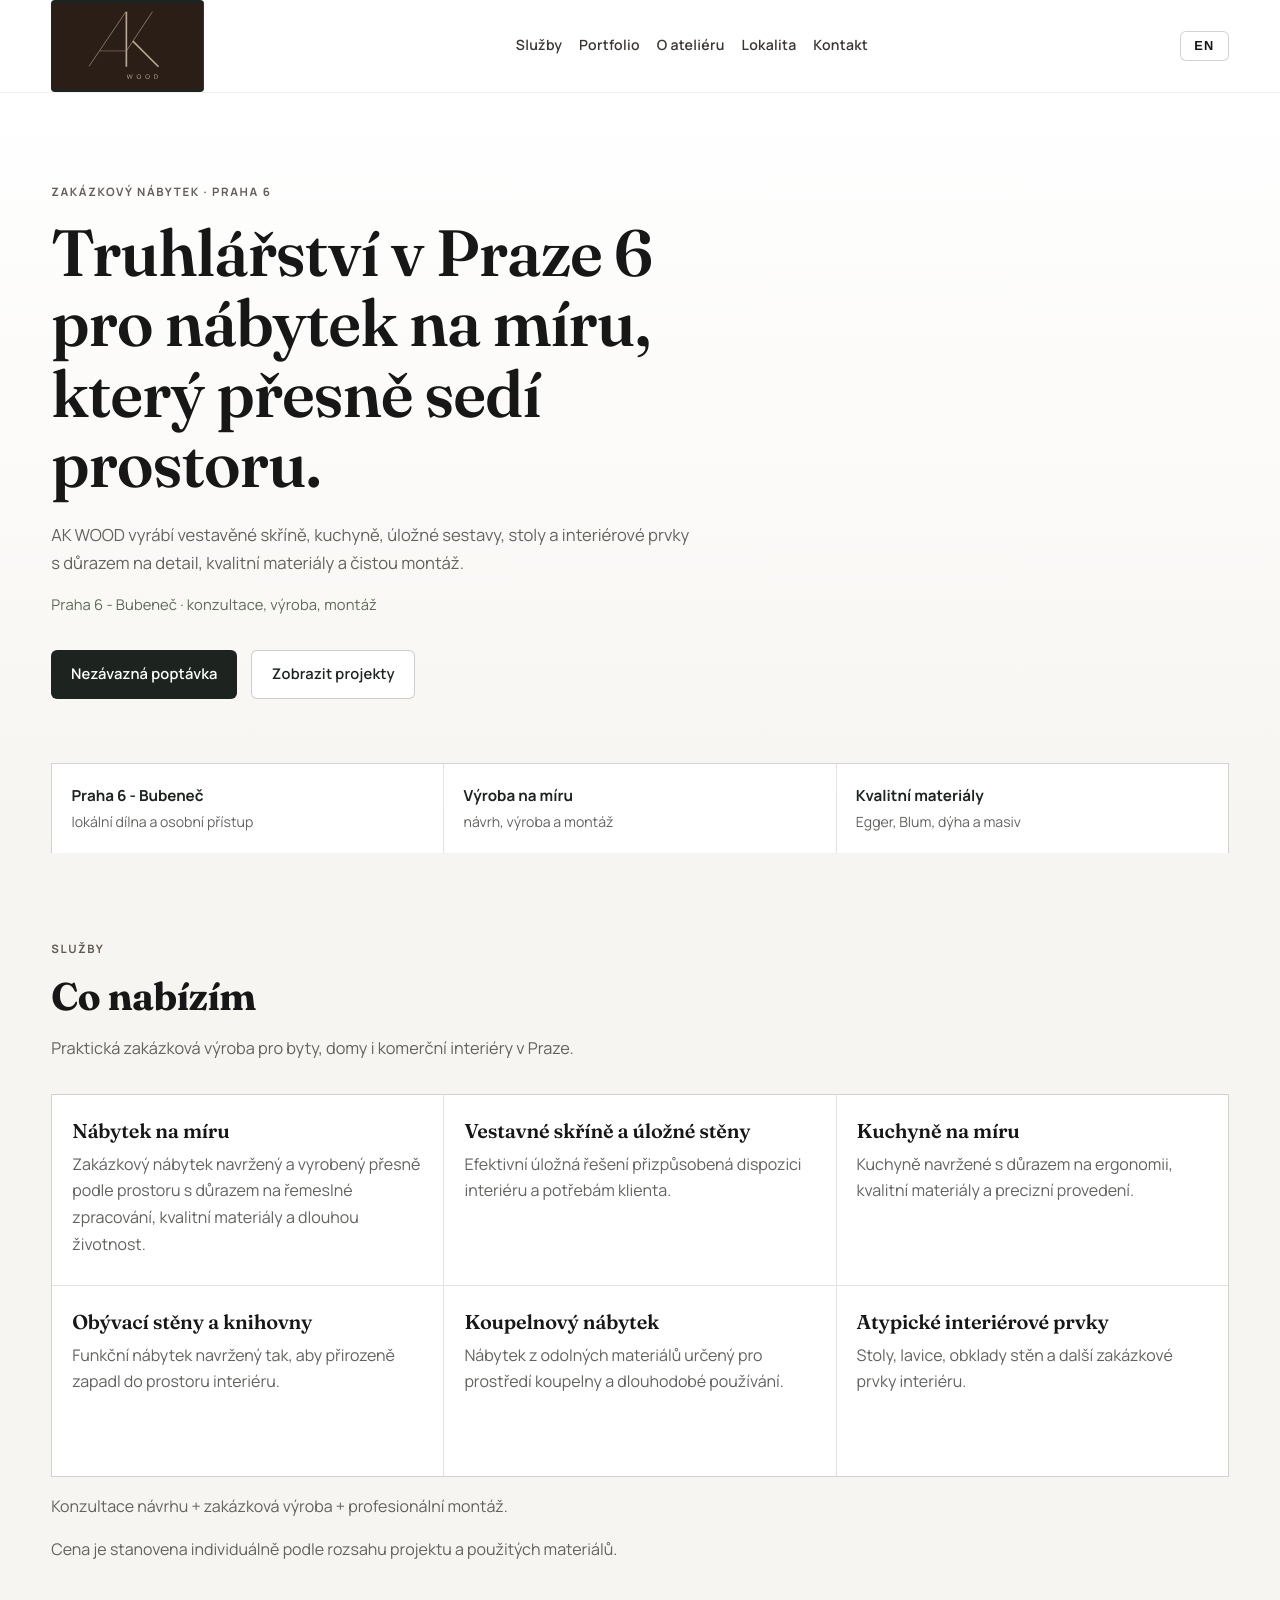
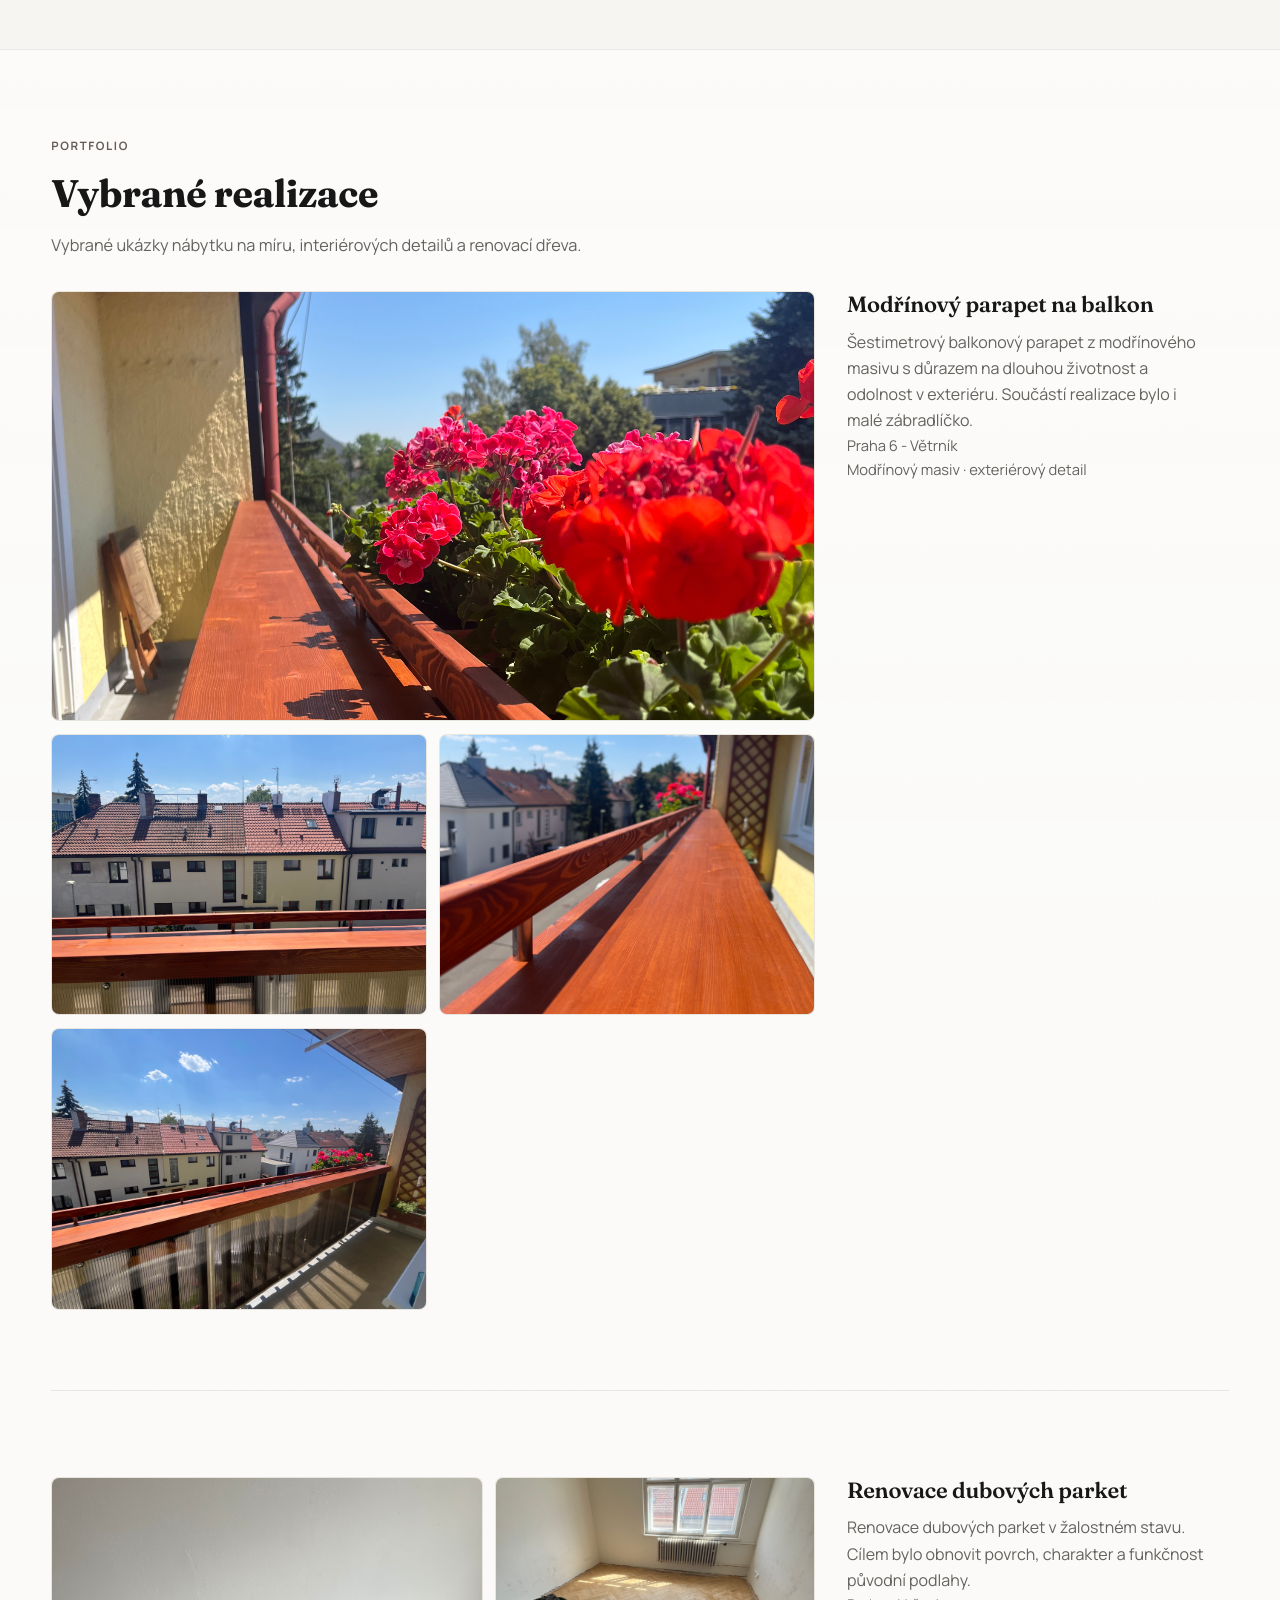
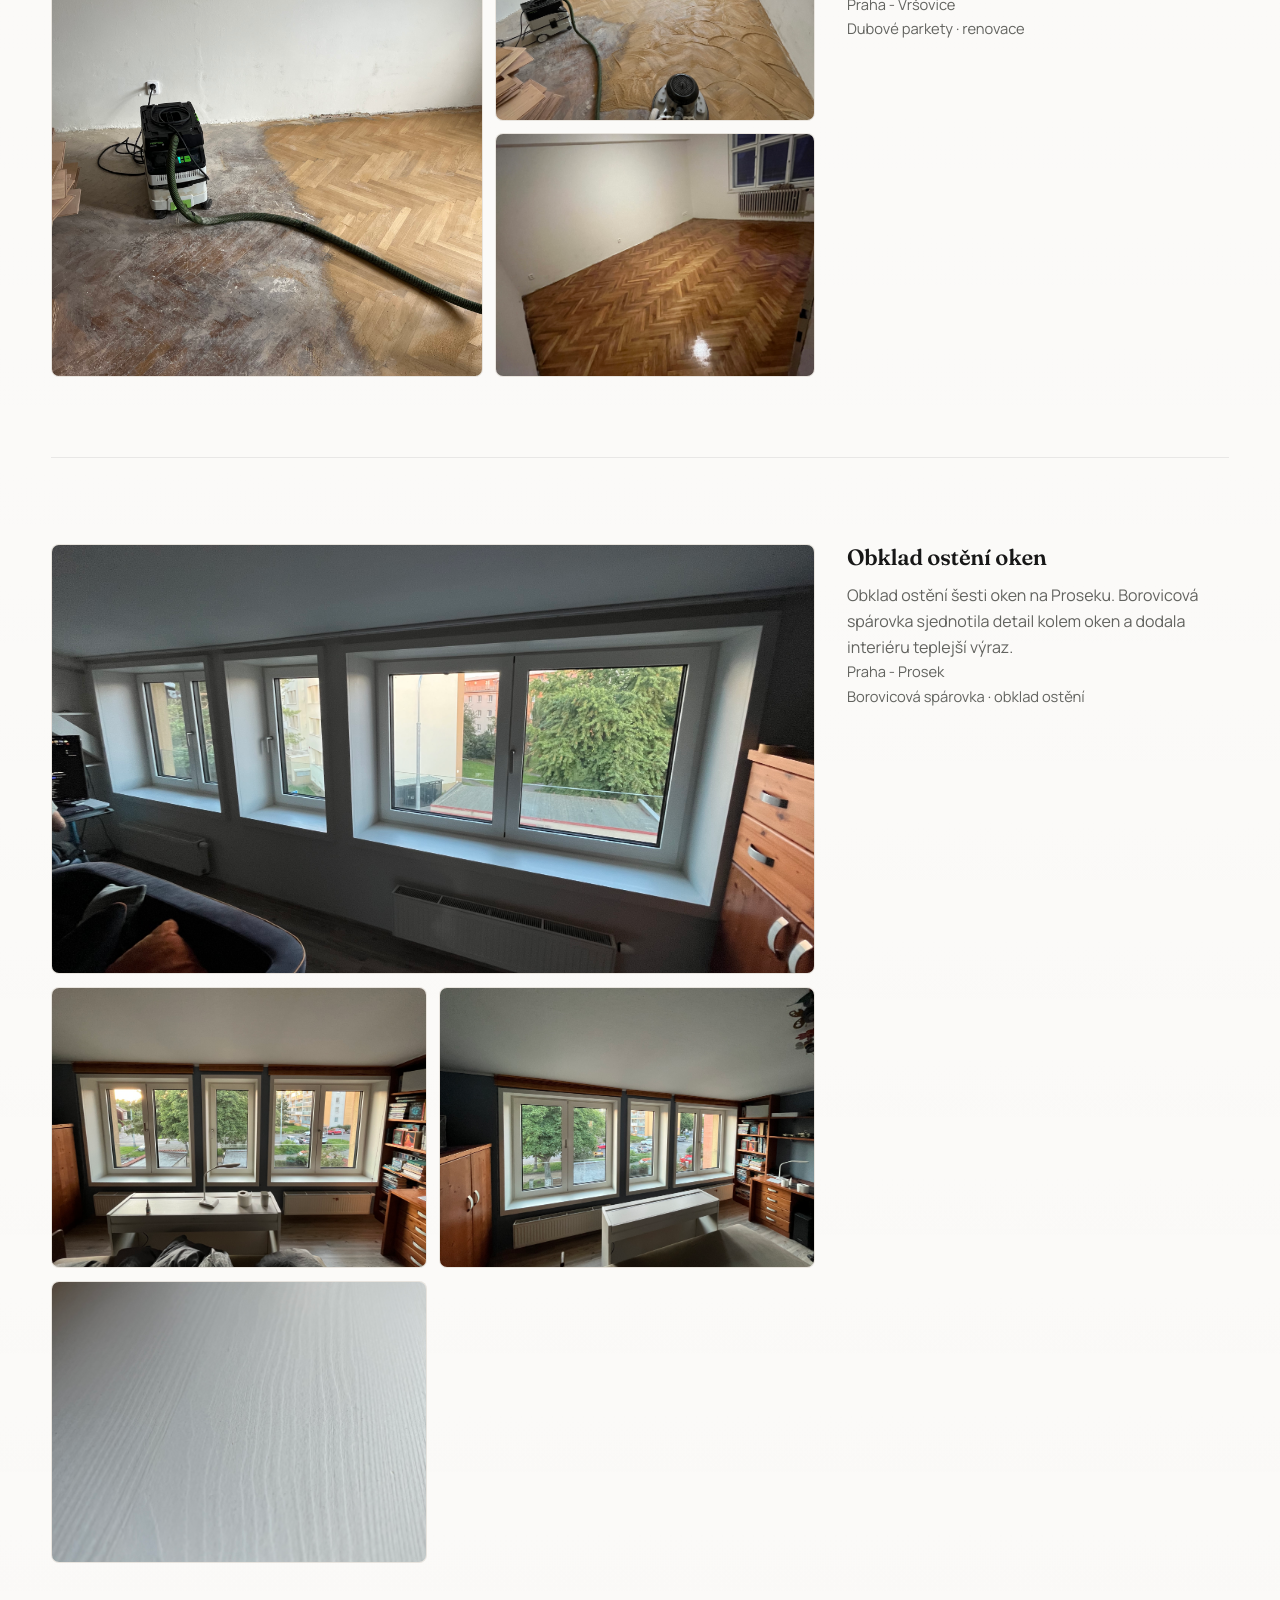
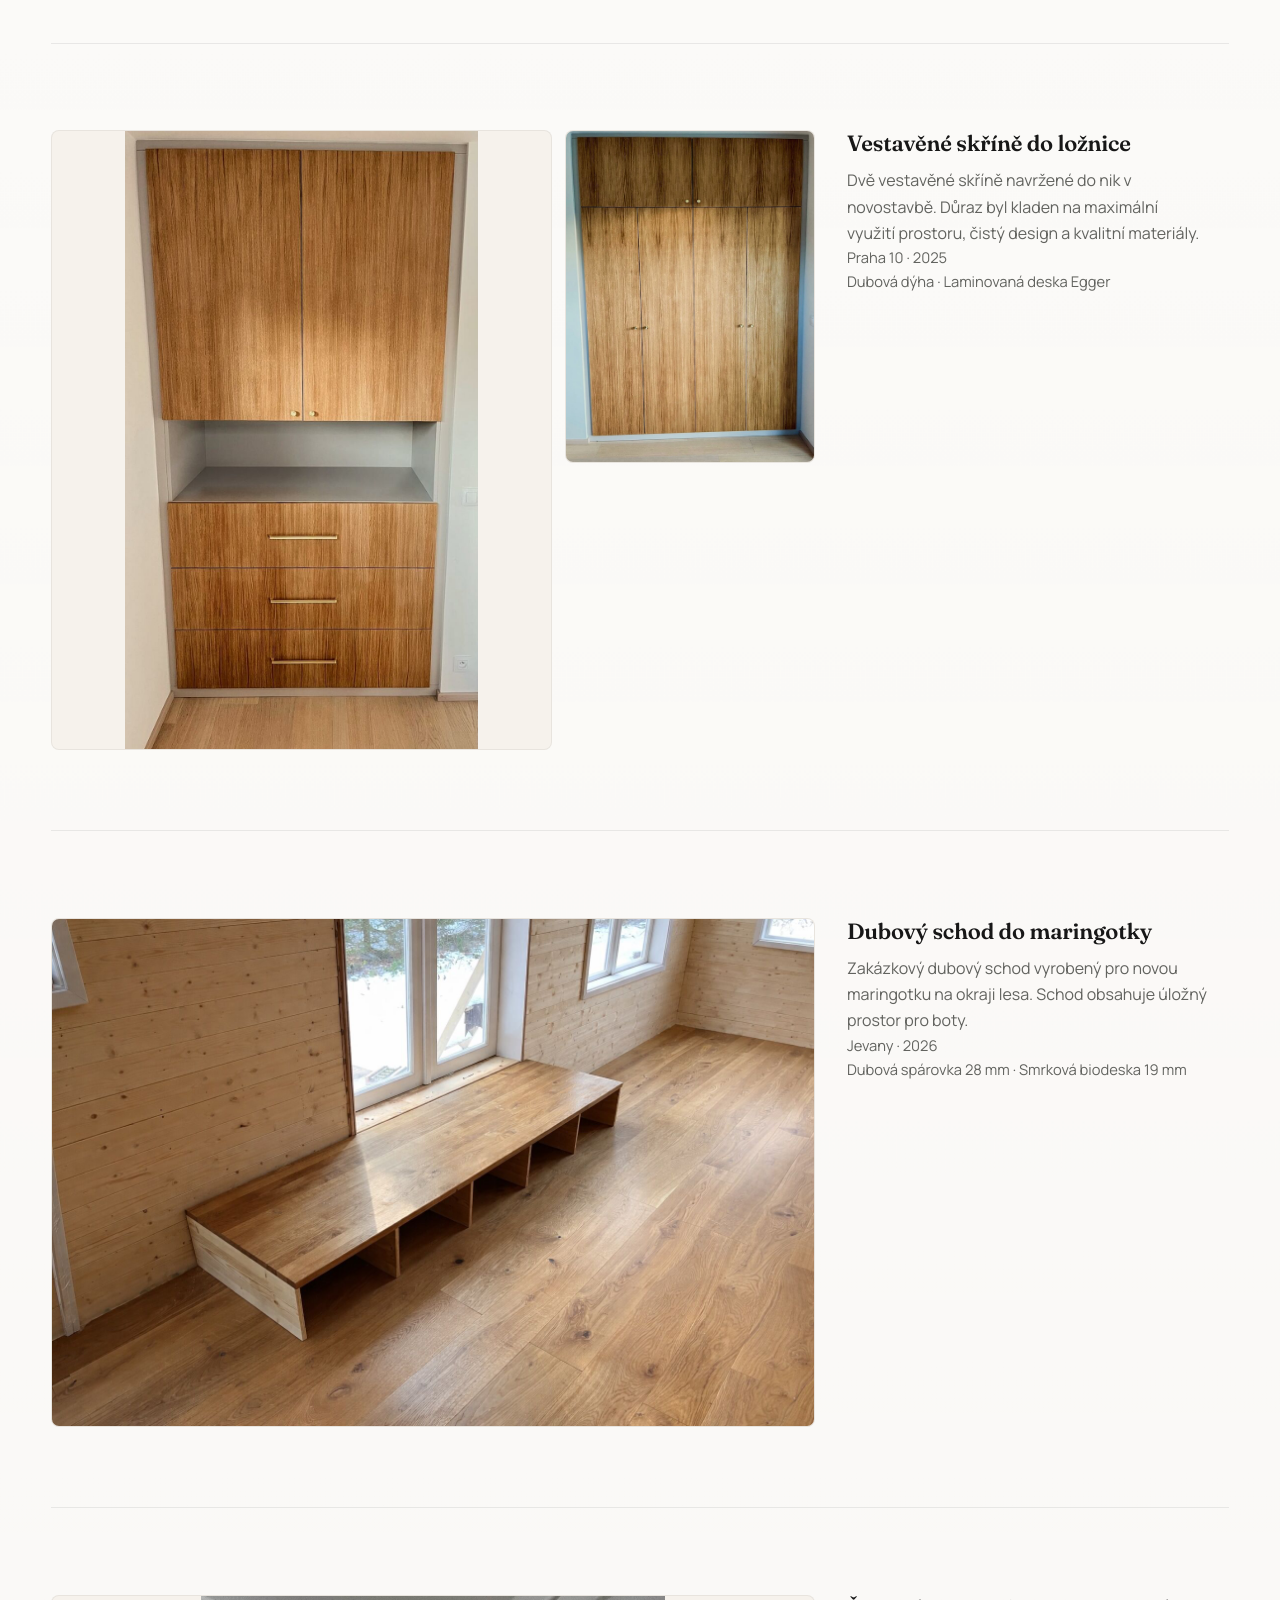
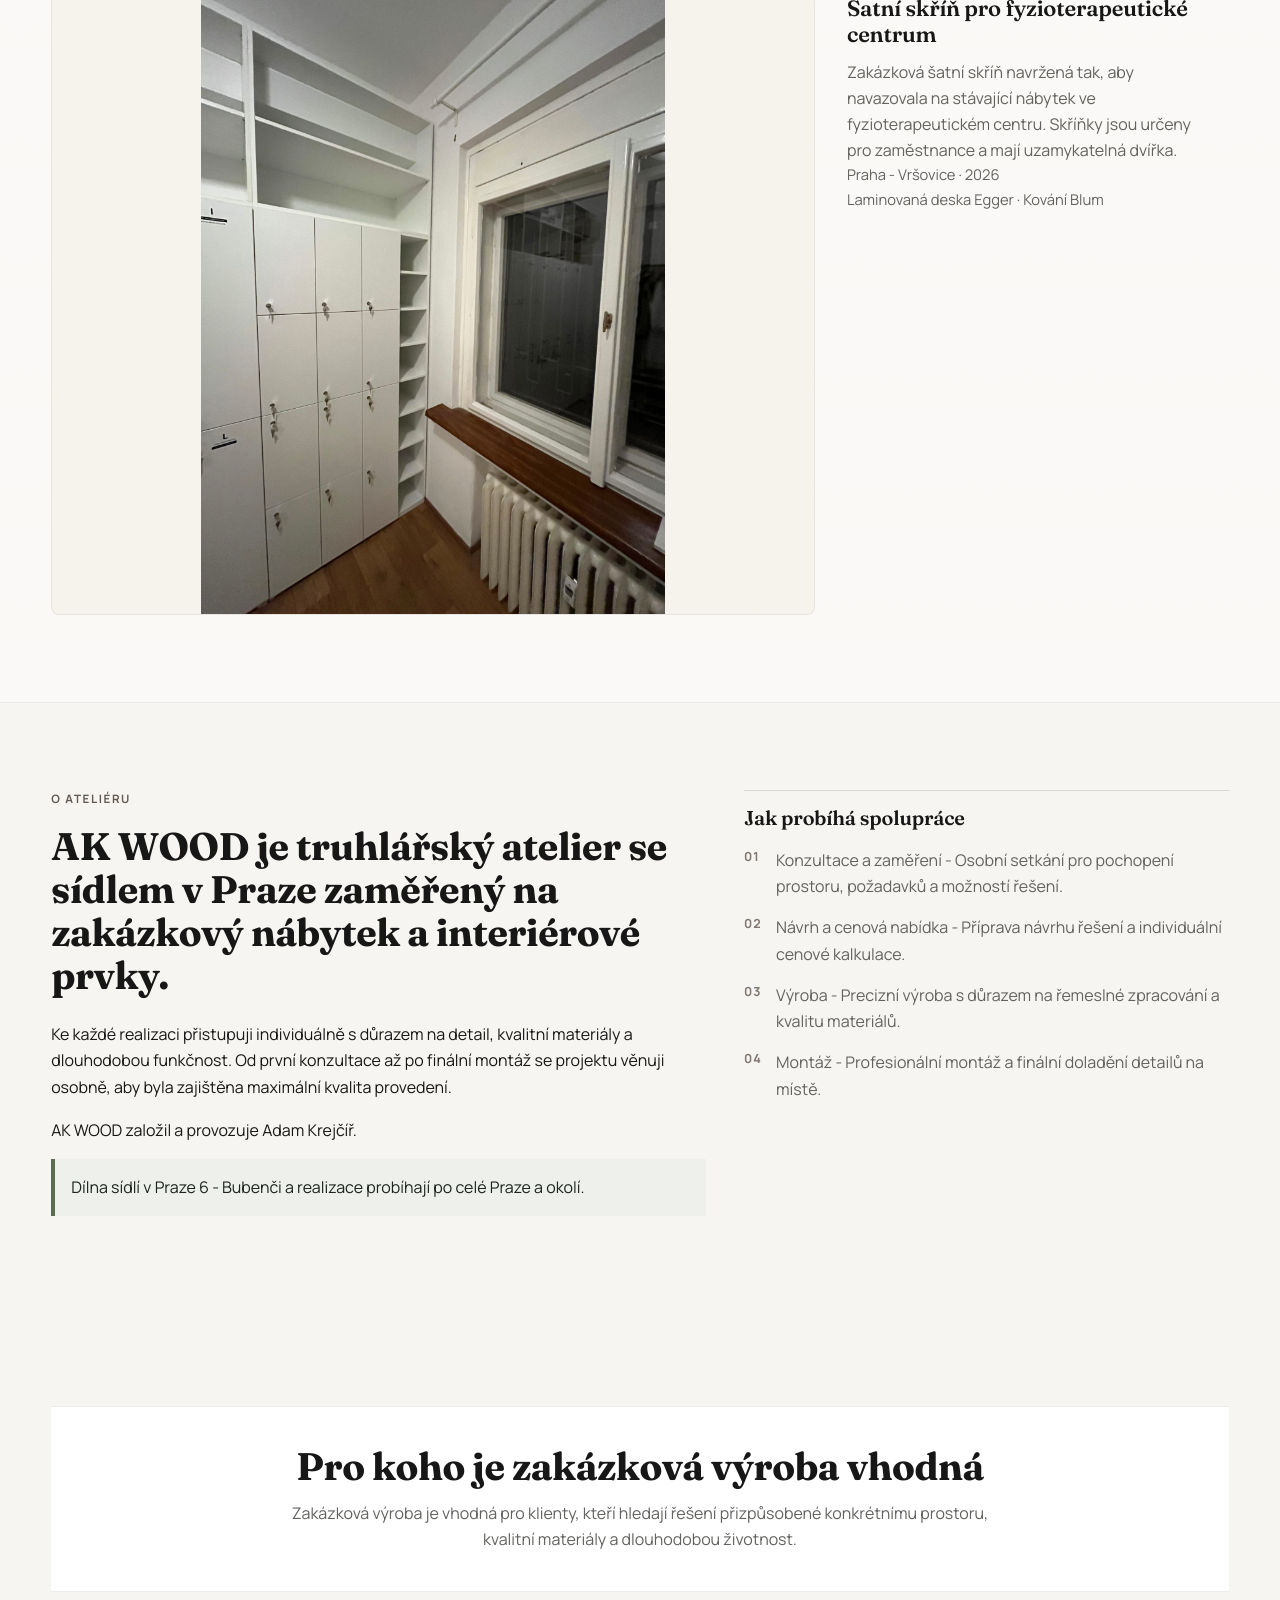
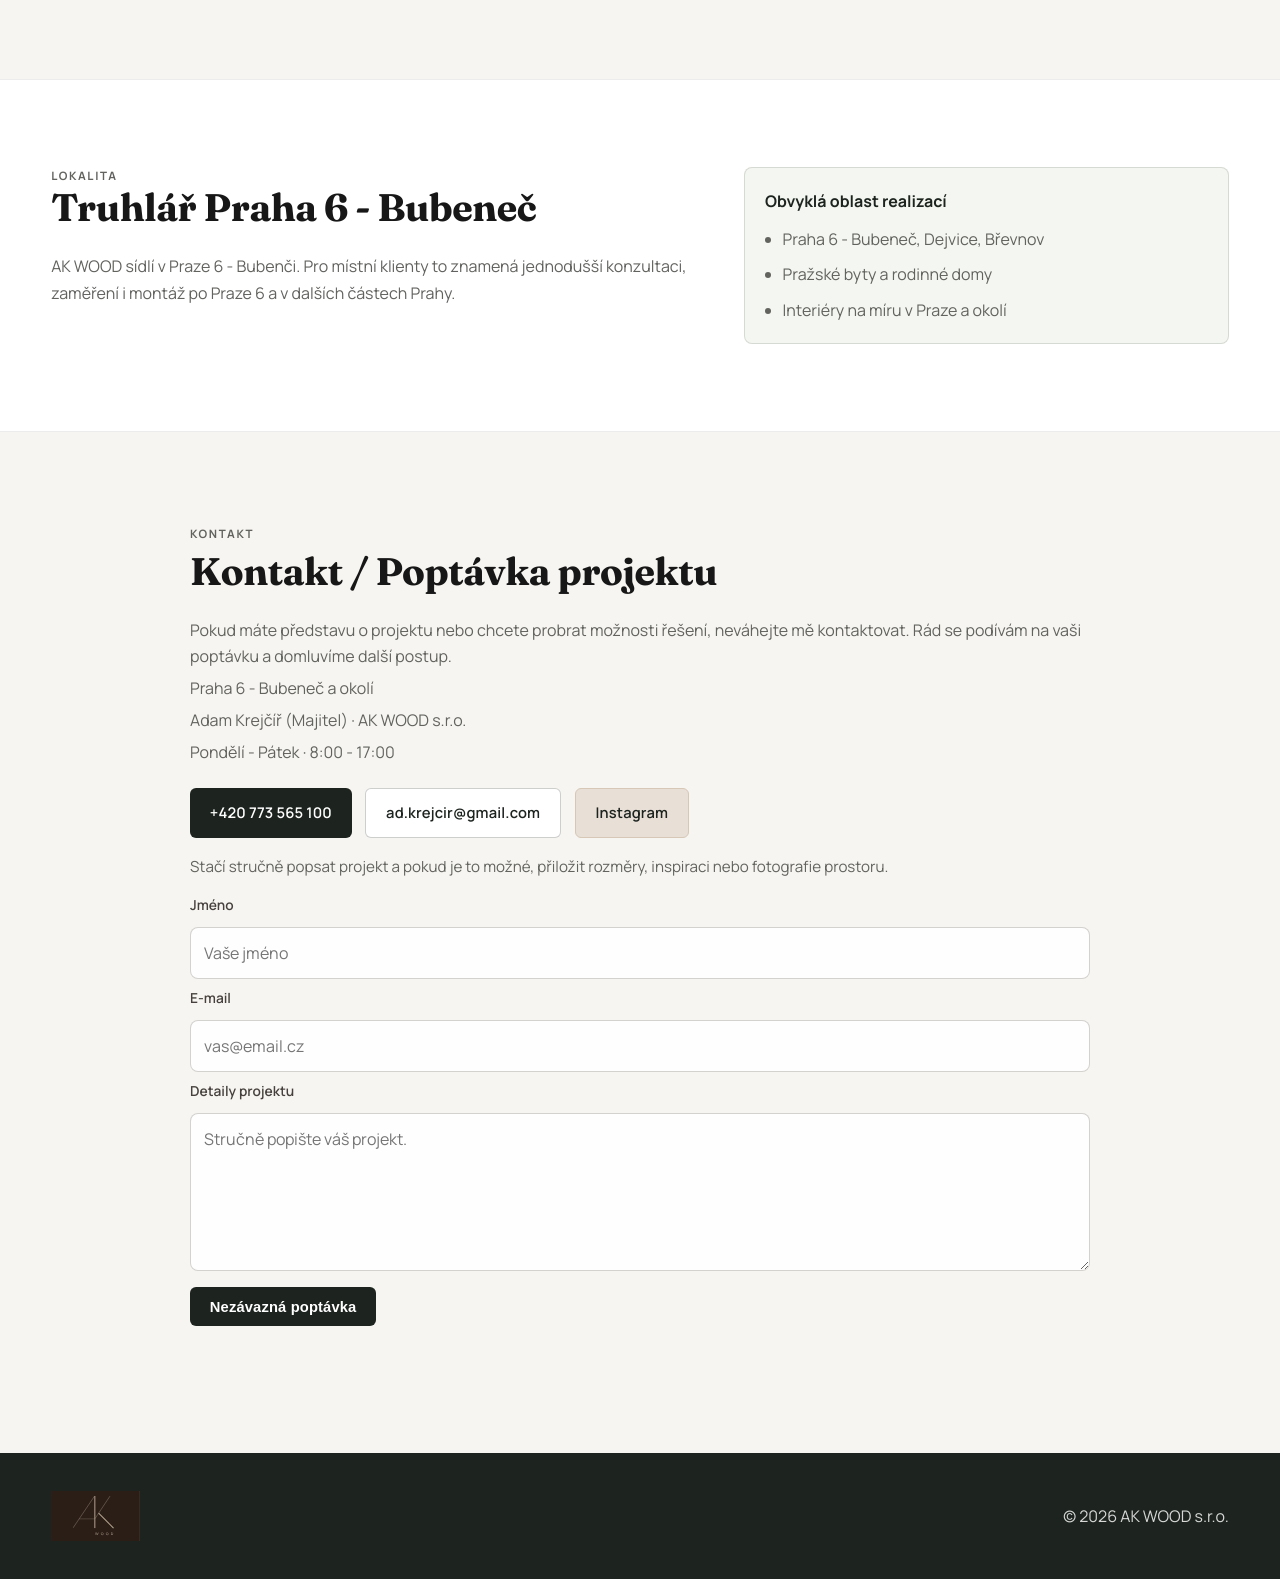
==== commit dd45b35c: "Update index.html" ====
--- a/index.html
+++ b/index.html
@@ -34,7 +34,7 @@
         "sameAs": ["https://www.instagram.com/akwood.cz/"]
       }
     </script>
-    <link rel="stylesheet" href="styles.css" />
+    <link rel="stylesheet" href="styles.css?v=20260920-portfolio" />
   </head>
   <body>
     <header class="site-header">
@@ -165,8 +165,8 @@
           <p class="eyebrow" data-i18n="workEyebrow">Selected Work</p>
           <h2 data-i18n="workTitle">Portfolio Projects</h2>
           <p class="section-intro" data-i18n="workIntro">
-            A compact selection of built work. More project photos can be added
-            as the portfolio grows.
+            Selected examples of custom furniture, interior details and
+            woodworking renovations.
           </p>
           <div class="project-grid">
             <article class="project">
@@ -593,7 +593,7 @@
           workEyebrow: "Portfolio",
           workTitle: "Selected Projects",
           workIntro:
-            "A compact selection of built work. More project photos can be added as the portfolio grows.",
+            "Selected examples of custom furniture, interior details and woodworking renovations.",
           project4Label: "Project 01",
           project4Title: "Larch balcony sill",
           project4Text:
@@ -729,7 +729,7 @@
           workEyebrow: "Portfolio",
           workTitle: "Vybrané realizace",
           workIntro:
-            "Ukázka hotových prací. Další fotografie realizací lze průběžně doplňovat do portfolia.",
+            "Vybrané ukázky nábytku na míru, interiérových detailů a renovací dřeva.",
           project4Label: "Realizace 01",
           project4Title: "Modřínový parapet na balkon",
           project4Text:
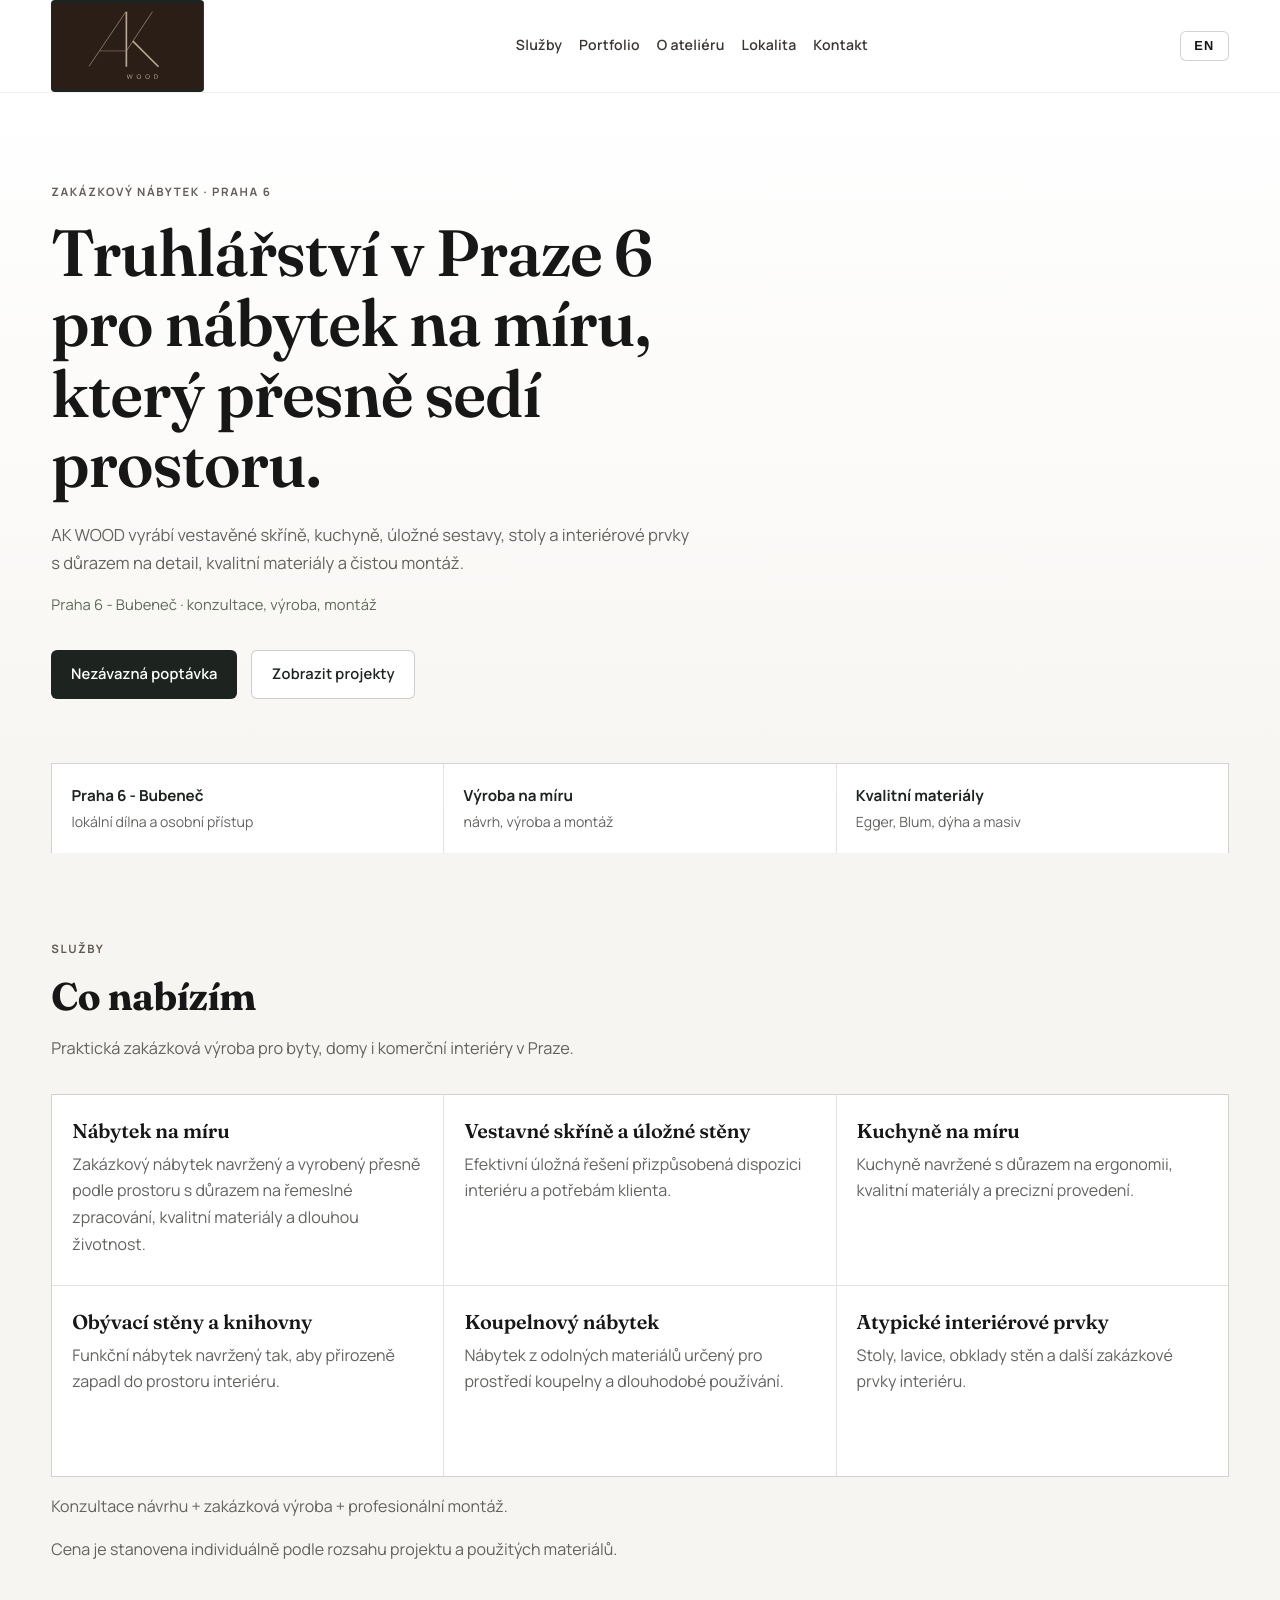
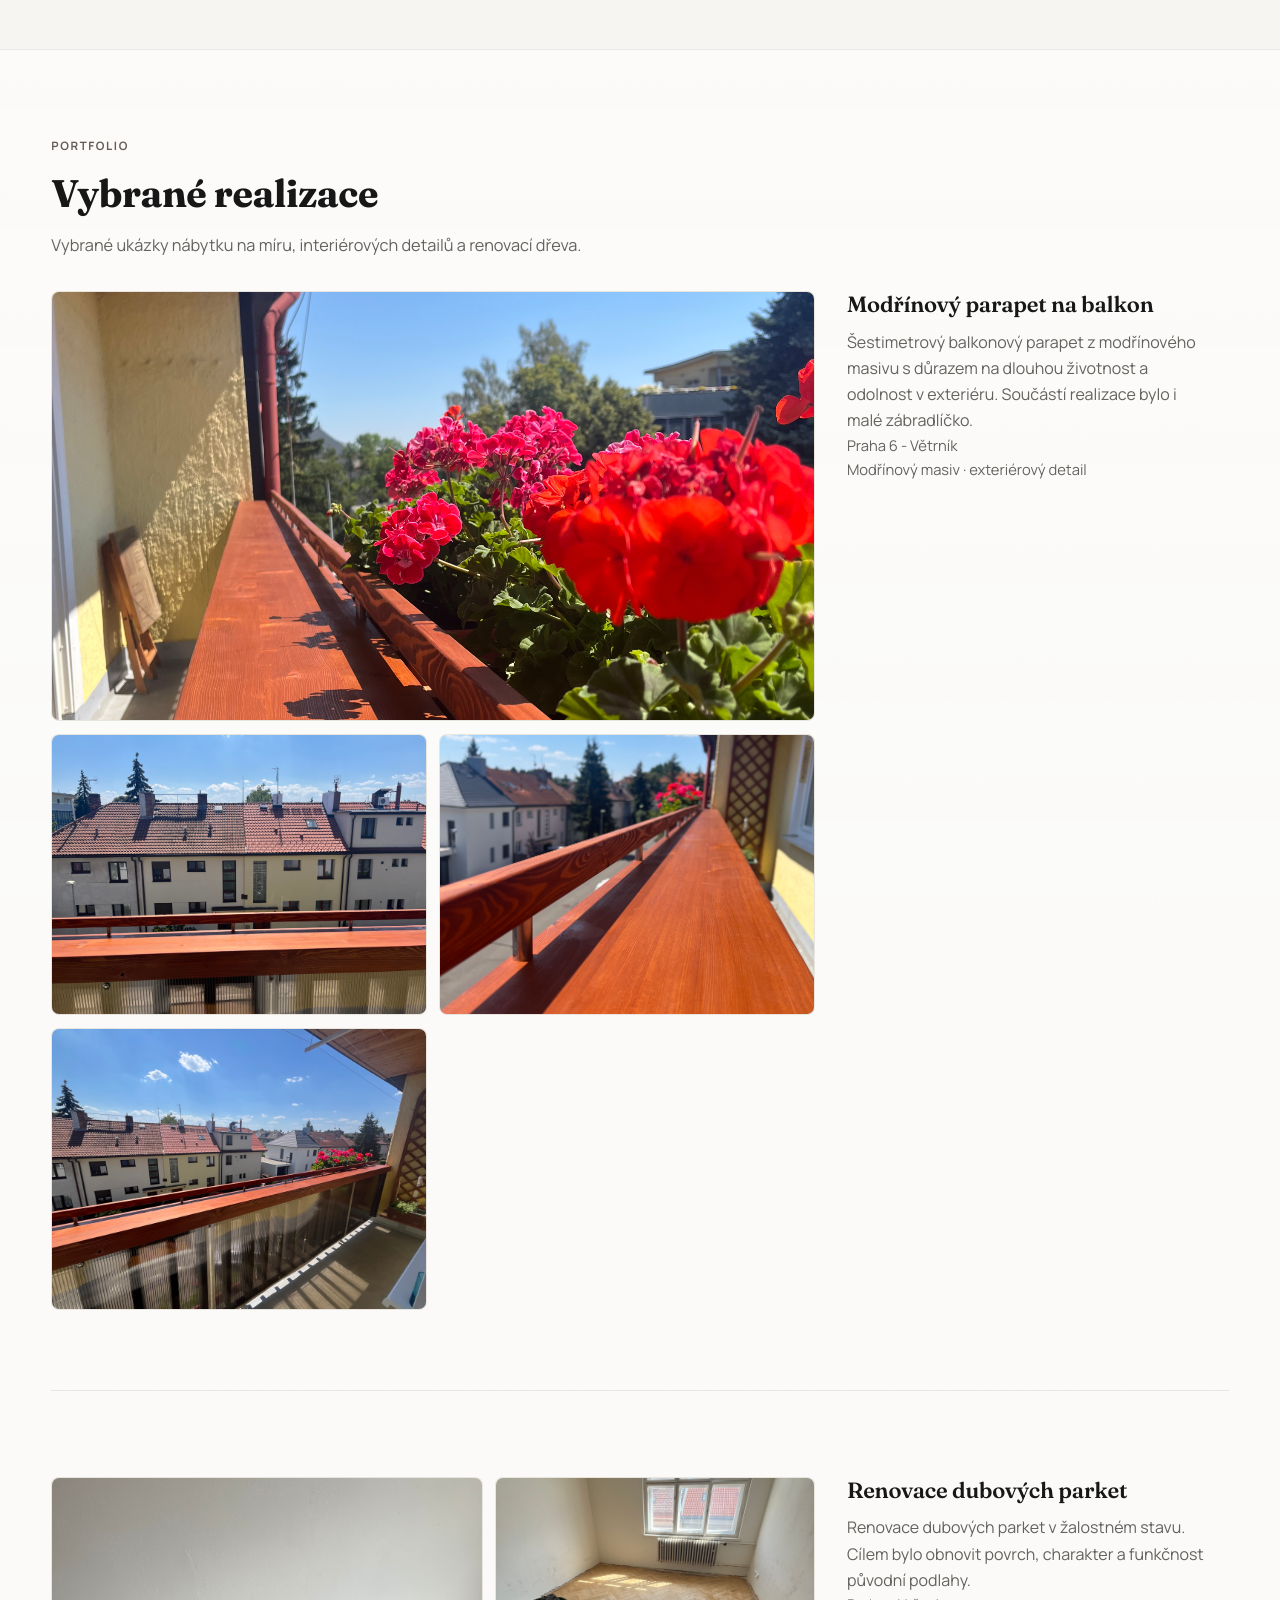
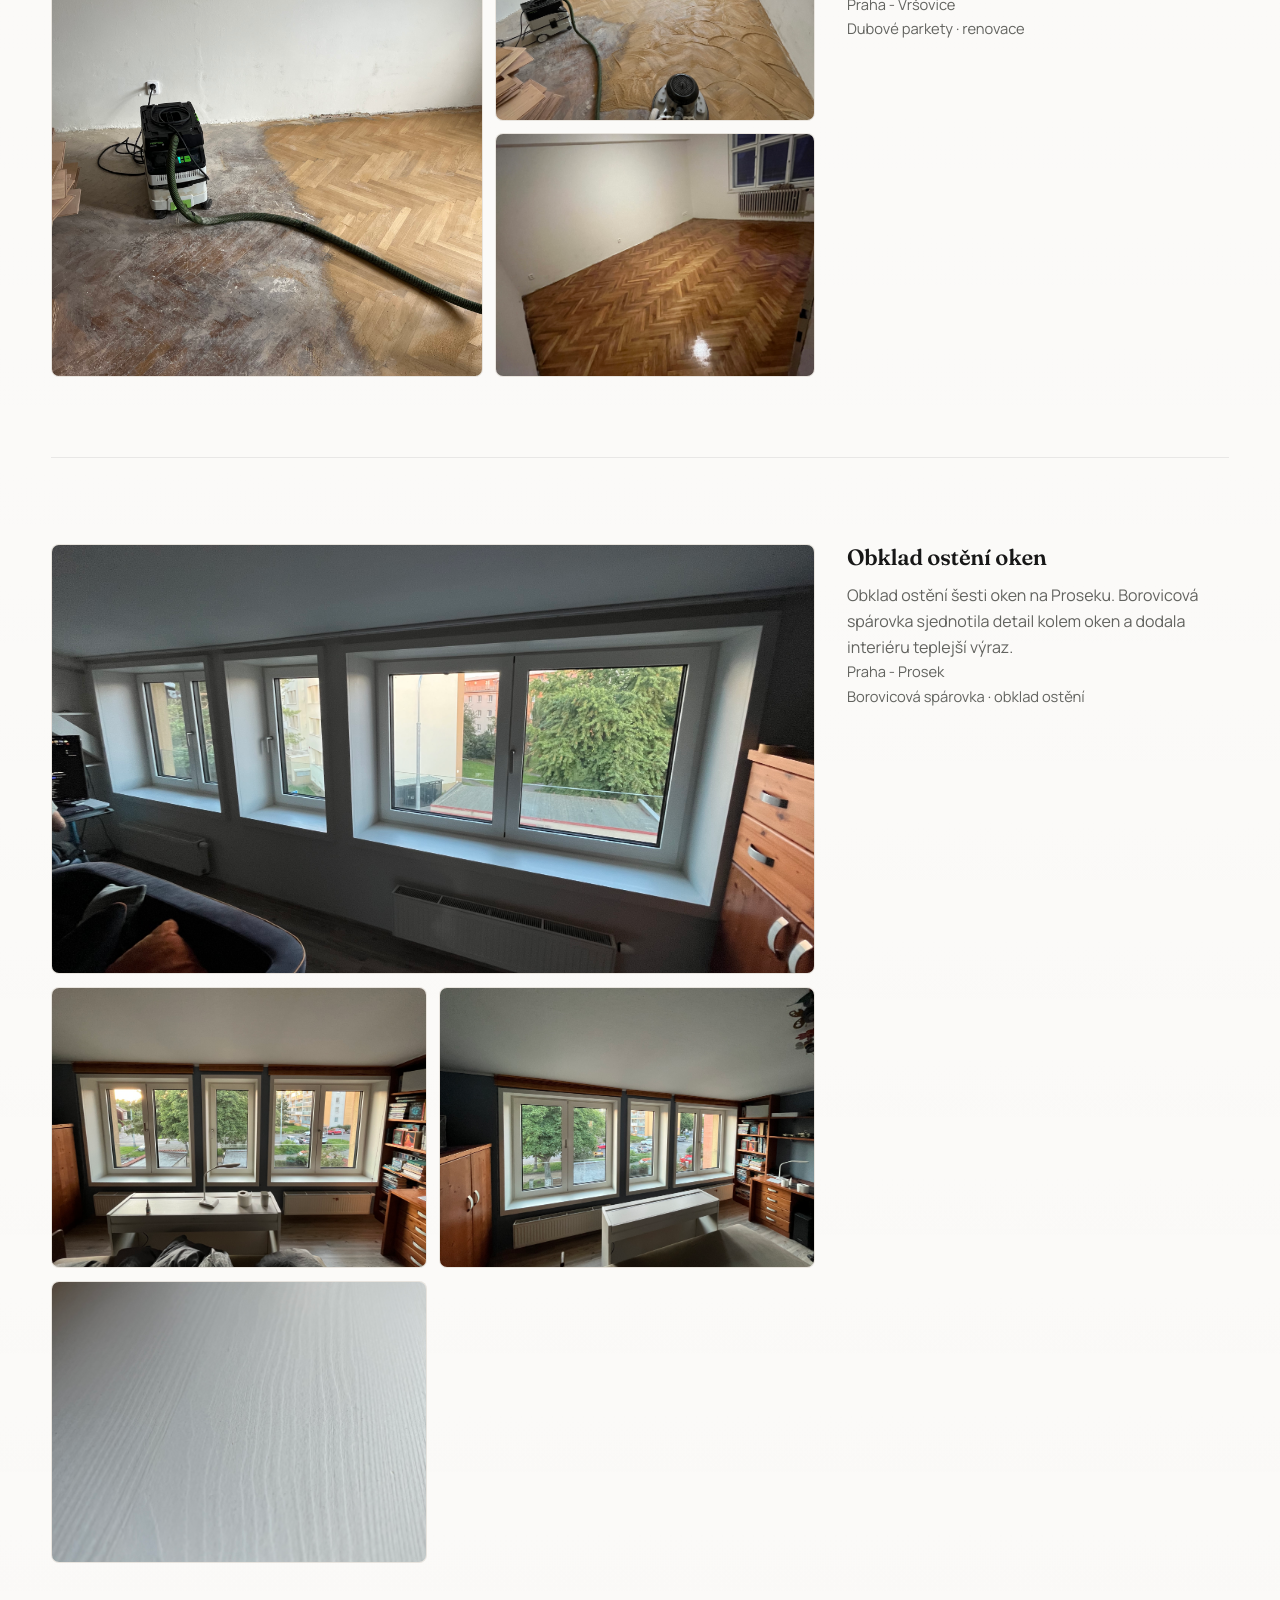
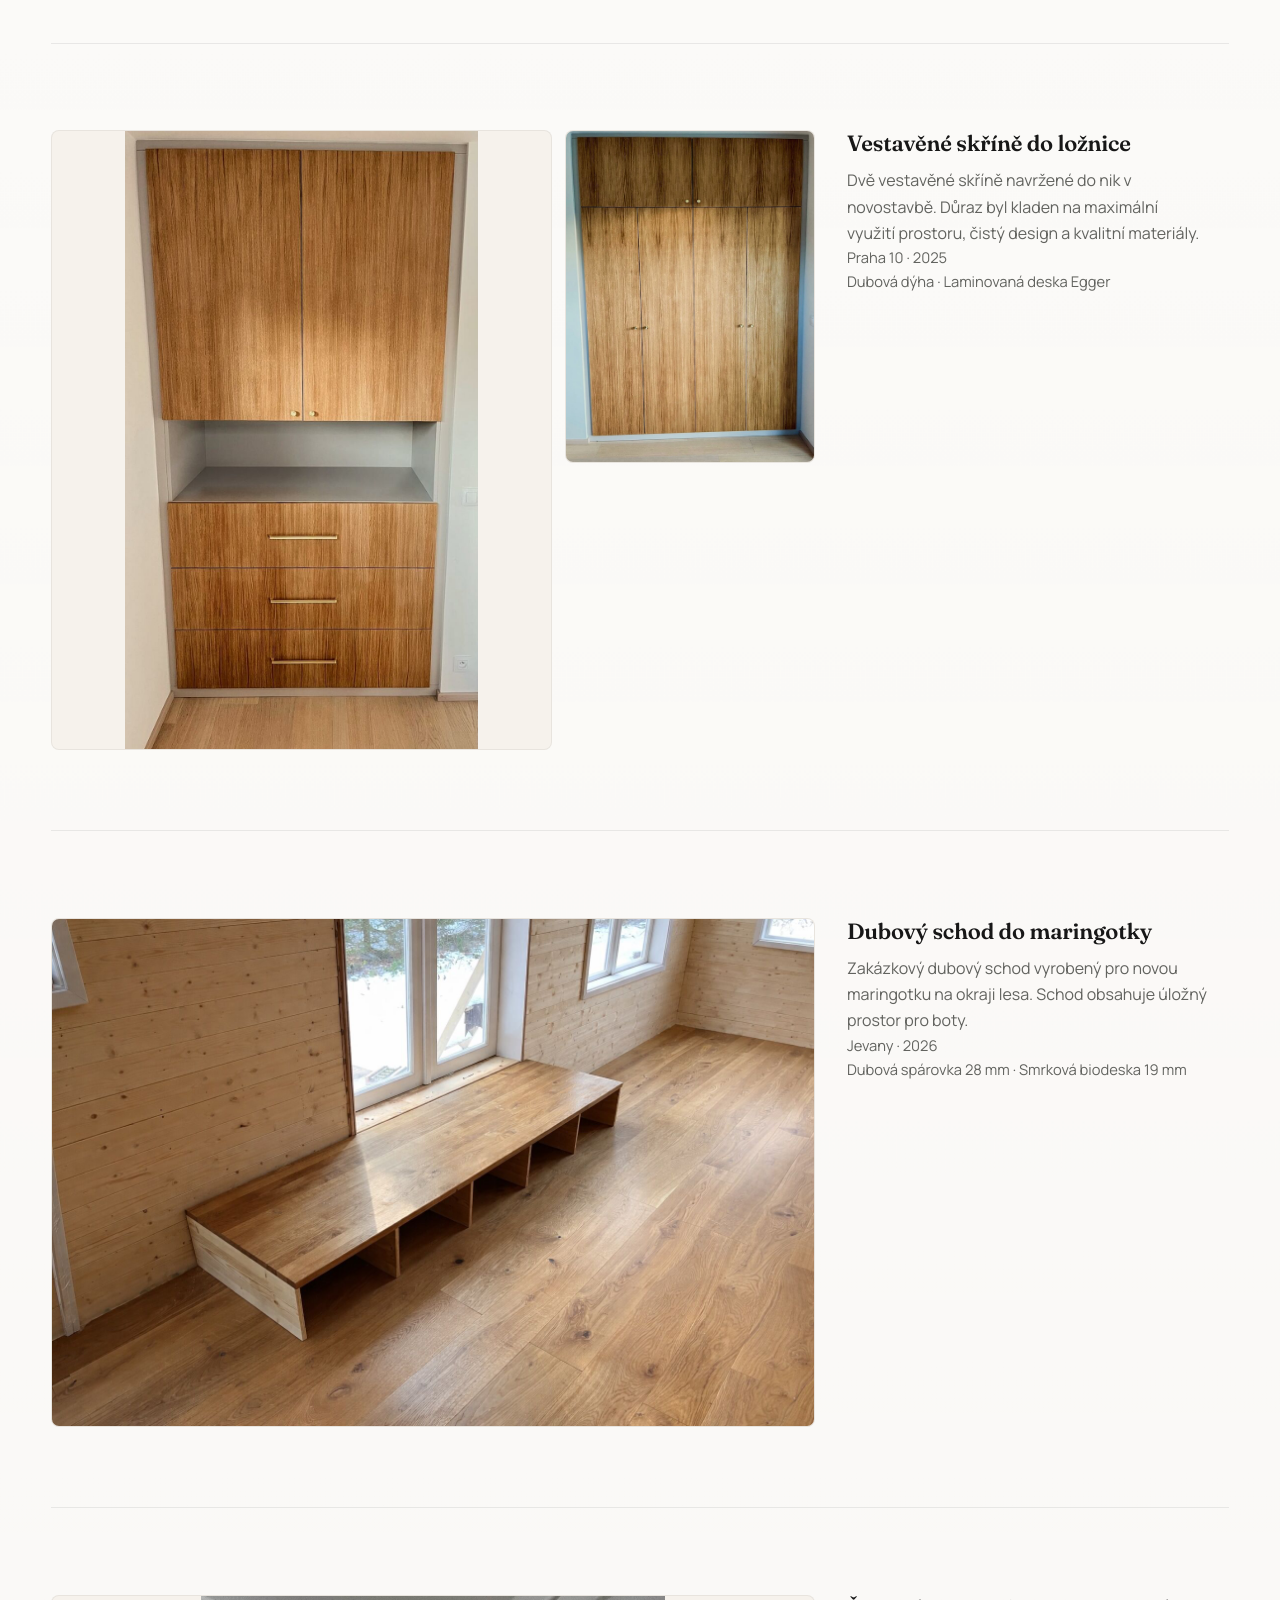
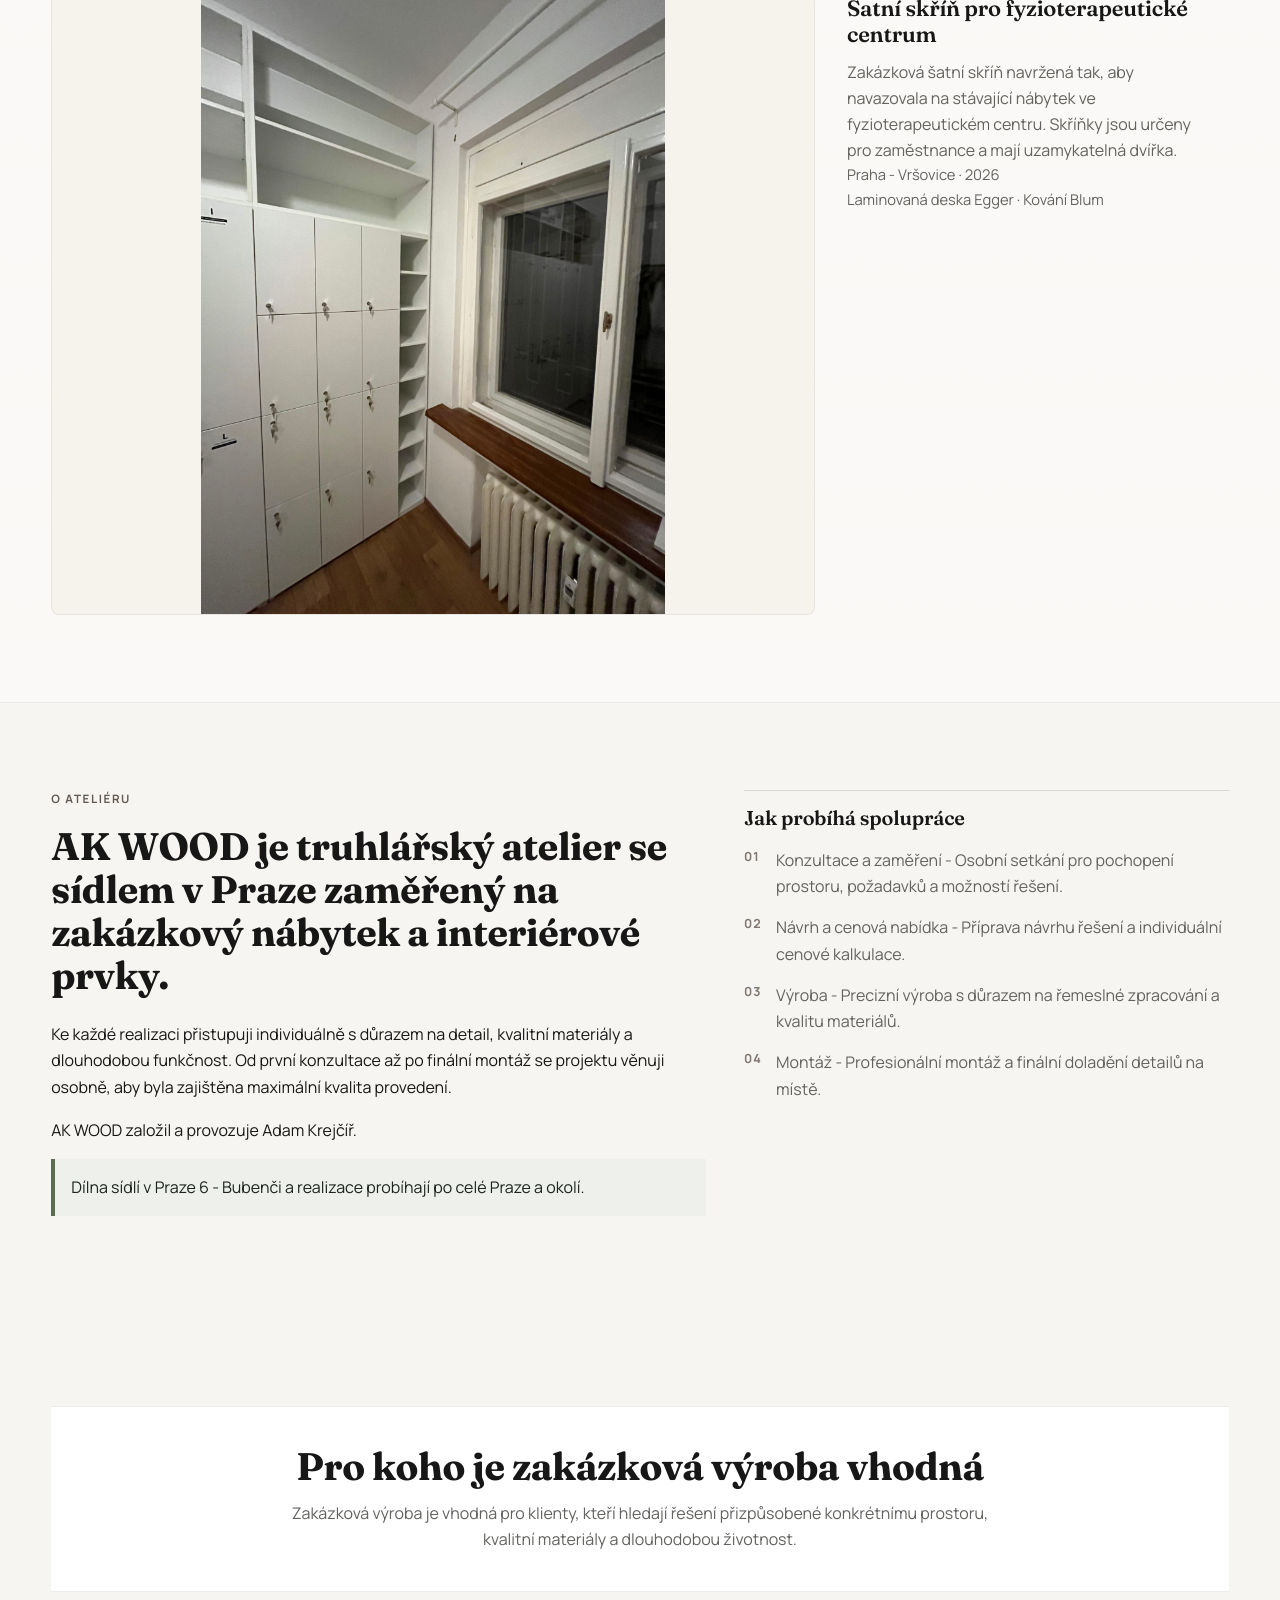
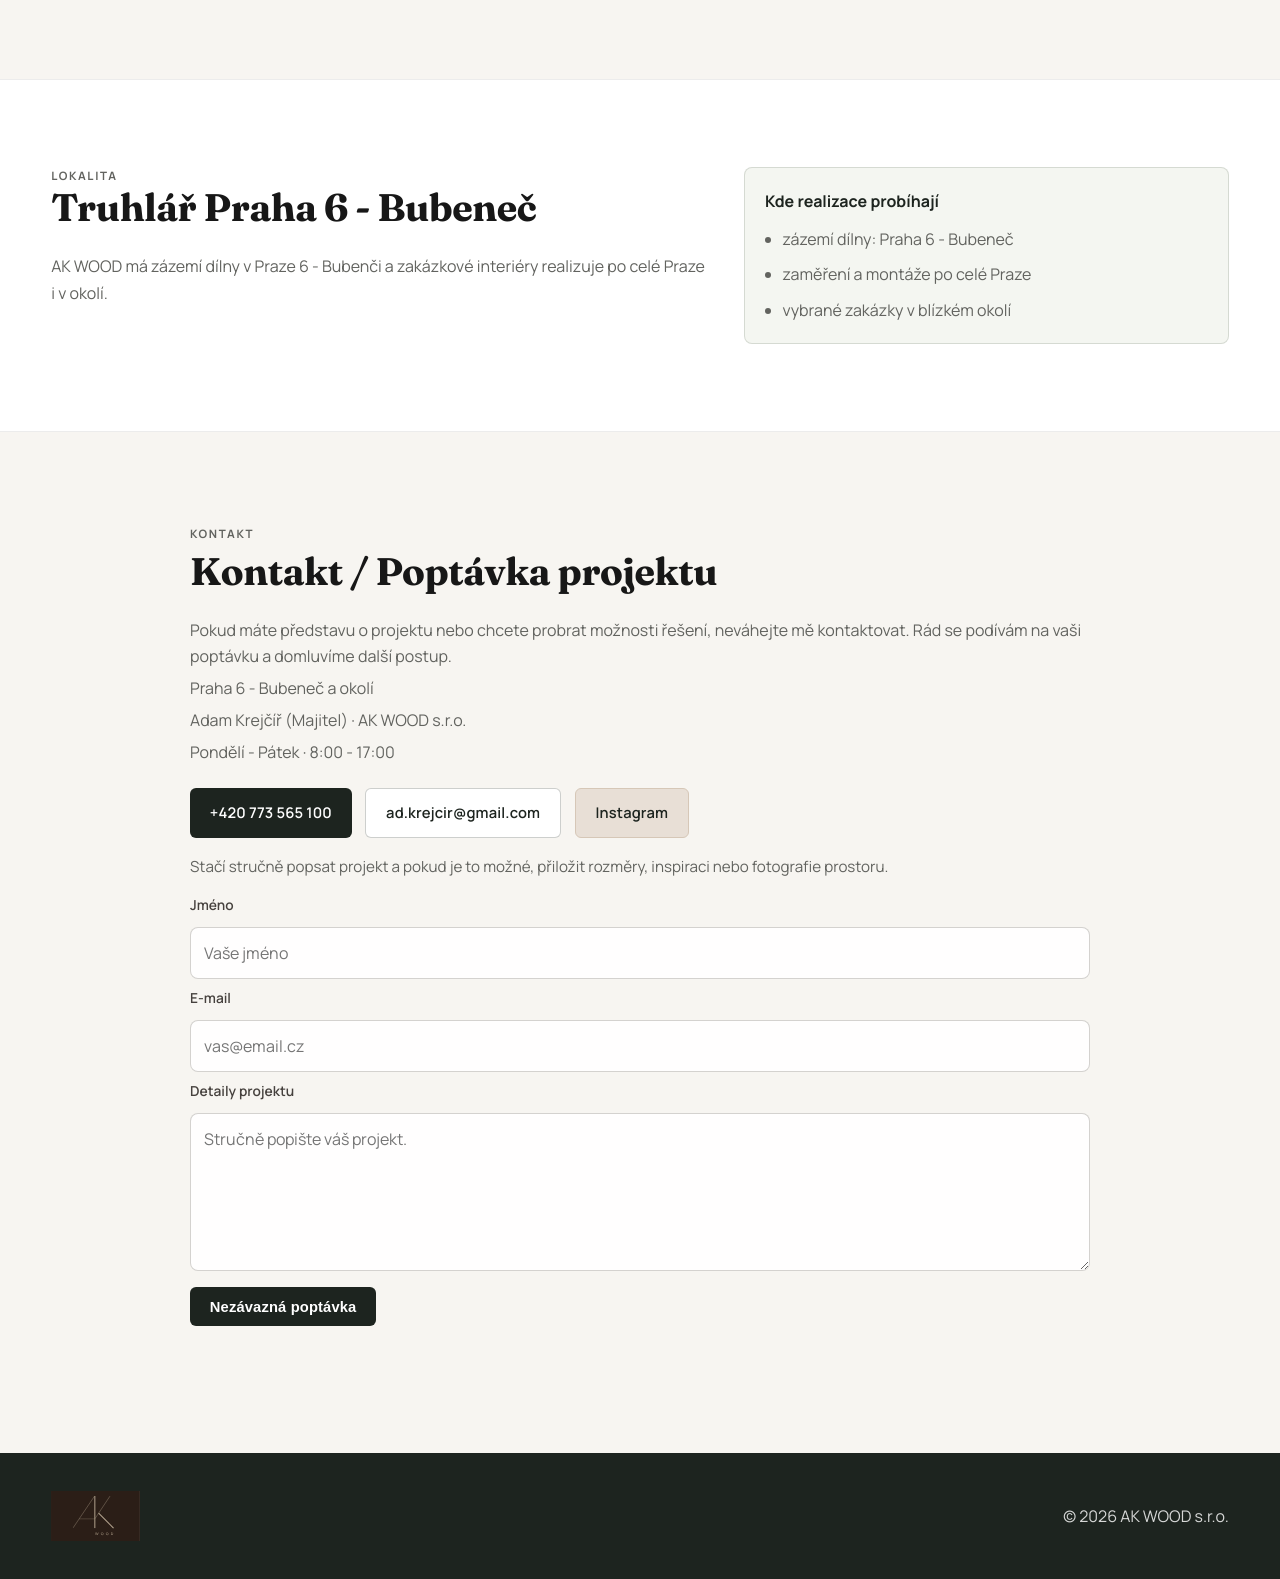
==== commit e78bc891: "Clarify location copy" ====
--- a/index.html
+++ b/index.html
@@ -450,17 +450,16 @@
             <p class="eyebrow" data-i18n="locationEyebrow">Location</p>
             <h2 data-i18n="locationTitle">Truhlářství Praha 6 - Bubeneč</h2>
             <p data-i18n="locationText">
-              AK WOOD is based in Praha 6 - Bubeneč. For local clients, this
-              means easier consultation, measurement and installation across
-              Prague 6 and the wider city.
+              AK WOOD has its workshop base in Praha 6 - Bubeneč and works on
+              custom interiors across Prague and nearby areas.
             </p>
           </div>
           <div class="location-list">
-            <p data-i18n="locationAreaTitle">Typical service area</p>
+            <p data-i18n="locationAreaTitle">Where projects are handled</p>
             <ul>
-              <li data-i18n="locationArea1">Praha 6 - Bubeneč, Dejvice, Břevnov</li>
-              <li data-i18n="locationArea2">Prague apartments and family homes</li>
-              <li data-i18n="locationArea3">Custom interiors in Prague and nearby towns</li>
+              <li data-i18n="locationArea1">workshop base: Praha 6 - Bubeneč</li>
+              <li data-i18n="locationArea2">measurements and installations across Prague</li>
+              <li data-i18n="locationArea3">selected projects in nearby towns</li>
             </ul>
           </div>
         </div>
@@ -653,11 +652,11 @@
           locationEyebrow: "Location",
           locationTitle: "Woodworking atelier in Praha 6 - Bubeneč",
           locationText:
-            "AK WOOD is based in Praha 6 - Bubeneč. For local clients, this means easier consultation, measurement and installation across Prague 6 and the wider city.",
-          locationAreaTitle: "Typical service area",
-          locationArea1: "Praha 6 - Bubeneč, Dejvice, Břevnov",
-          locationArea2: "Prague apartments and family homes",
-          locationArea3: "Custom interiors in Prague and nearby towns",
+            "AK WOOD has its workshop base in Praha 6 - Bubeneč and works on custom interiors across Prague and nearby areas.",
+          locationAreaTitle: "Where projects are handled",
+          locationArea1: "workshop base: Praha 6 - Bubeneč",
+          locationArea2: "measurements and installations across Prague",
+          locationArea3: "selected projects in nearby towns",
           contactEyebrow: "Contact",
           contactTitle: "Contact / Project Inquiry",
           contactText:
@@ -789,11 +788,11 @@
           locationEyebrow: "Lokalita",
           locationTitle: "Truhlář Praha 6 - Bubeneč",
           locationText:
-            "AK WOOD sídlí v Praze 6 - Bubenči. Pro místní klienty to znamená jednodušší konzultaci, zaměření i montáž po Praze 6 a v dalších částech Prahy.",
-          locationAreaTitle: "Obvyklá oblast realizací",
-          locationArea1: "Praha 6 - Bubeneč, Dejvice, Břevnov",
-          locationArea2: "Pražské byty a rodinné domy",
-          locationArea3: "Interiéry na míru v Praze a okolí",
+            "AK WOOD má zázemí dílny v Praze 6 - Bubenči a zakázkové interiéry realizuje po celé Praze i v okolí.",
+          locationAreaTitle: "Kde realizace probíhají",
+          locationArea1: "zázemí dílny: Praha 6 - Bubeneč",
+          locationArea2: "zaměření a montáže po celé Praze",
+          locationArea3: "vybrané zakázky v blízkém okolí",
           contactEyebrow: "Kontakt",
           contactTitle: "Kontakt / Poptávka projektu",
           contactText:
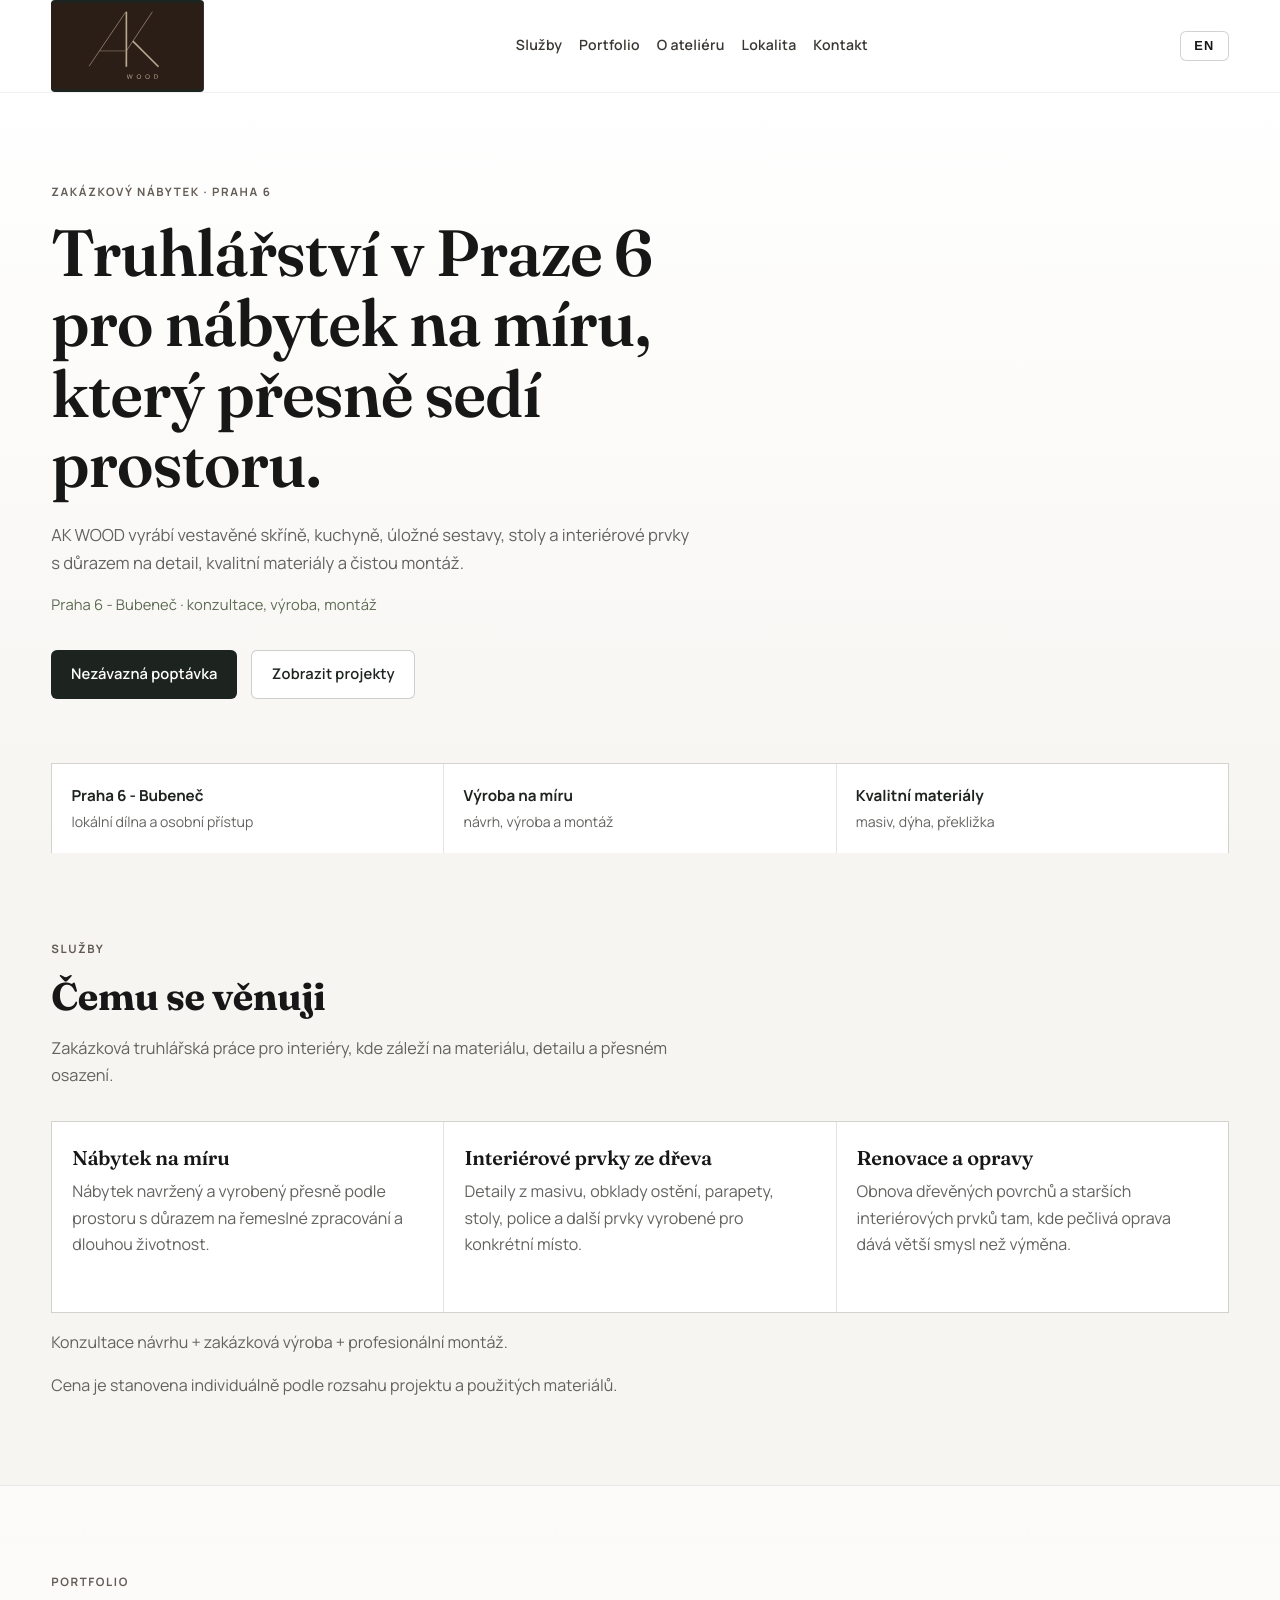
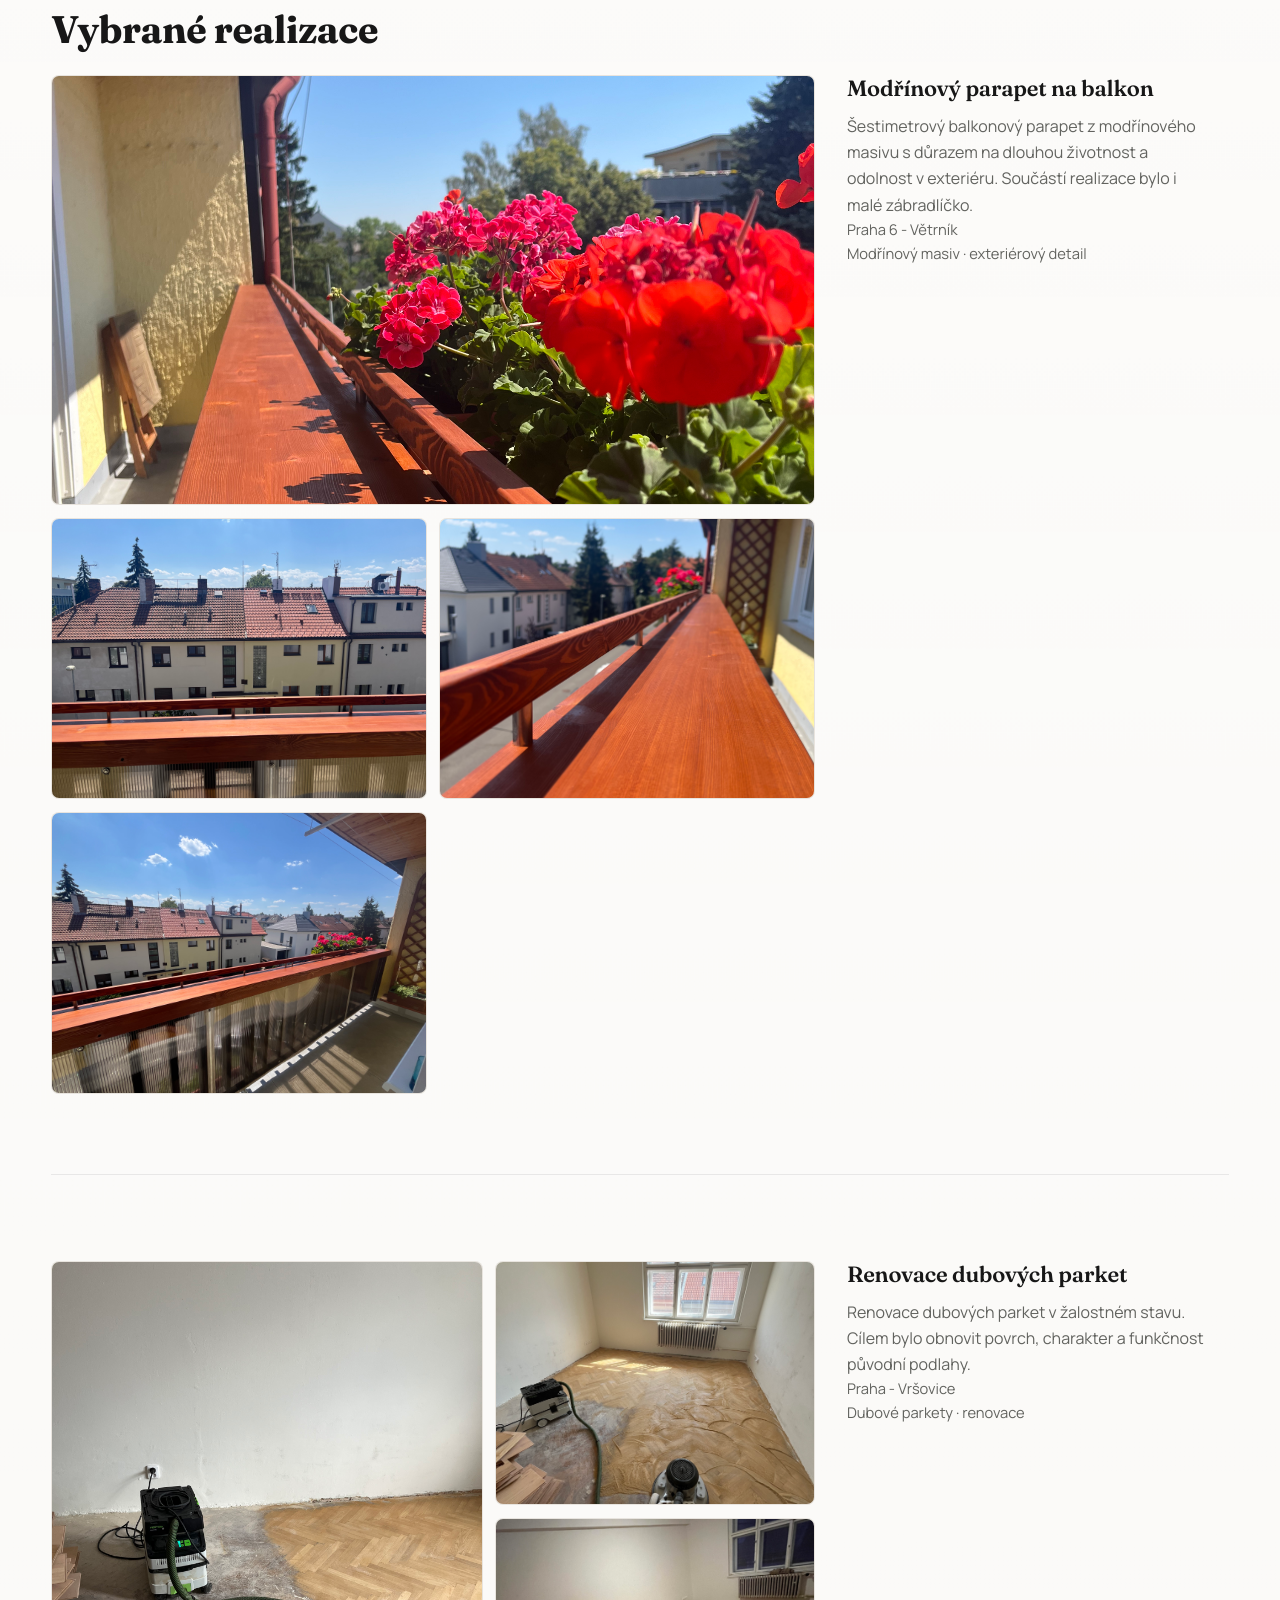
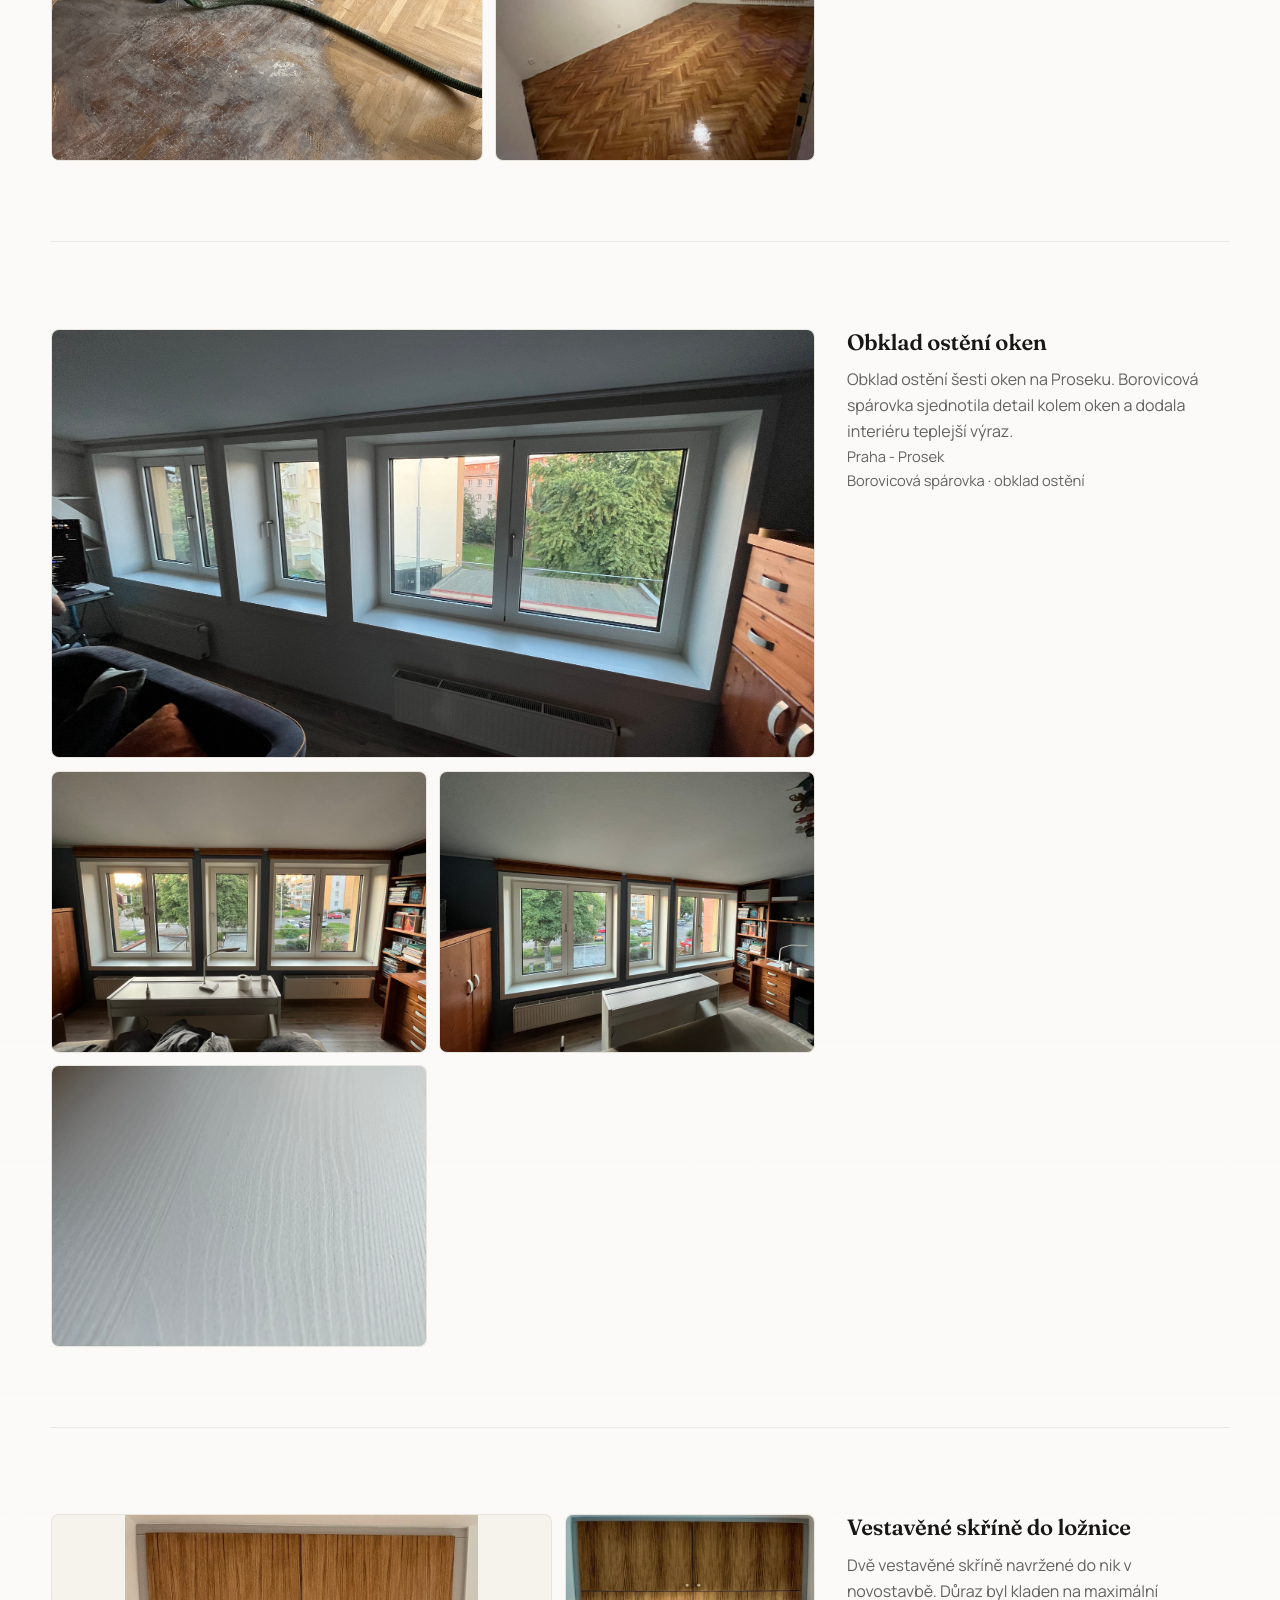
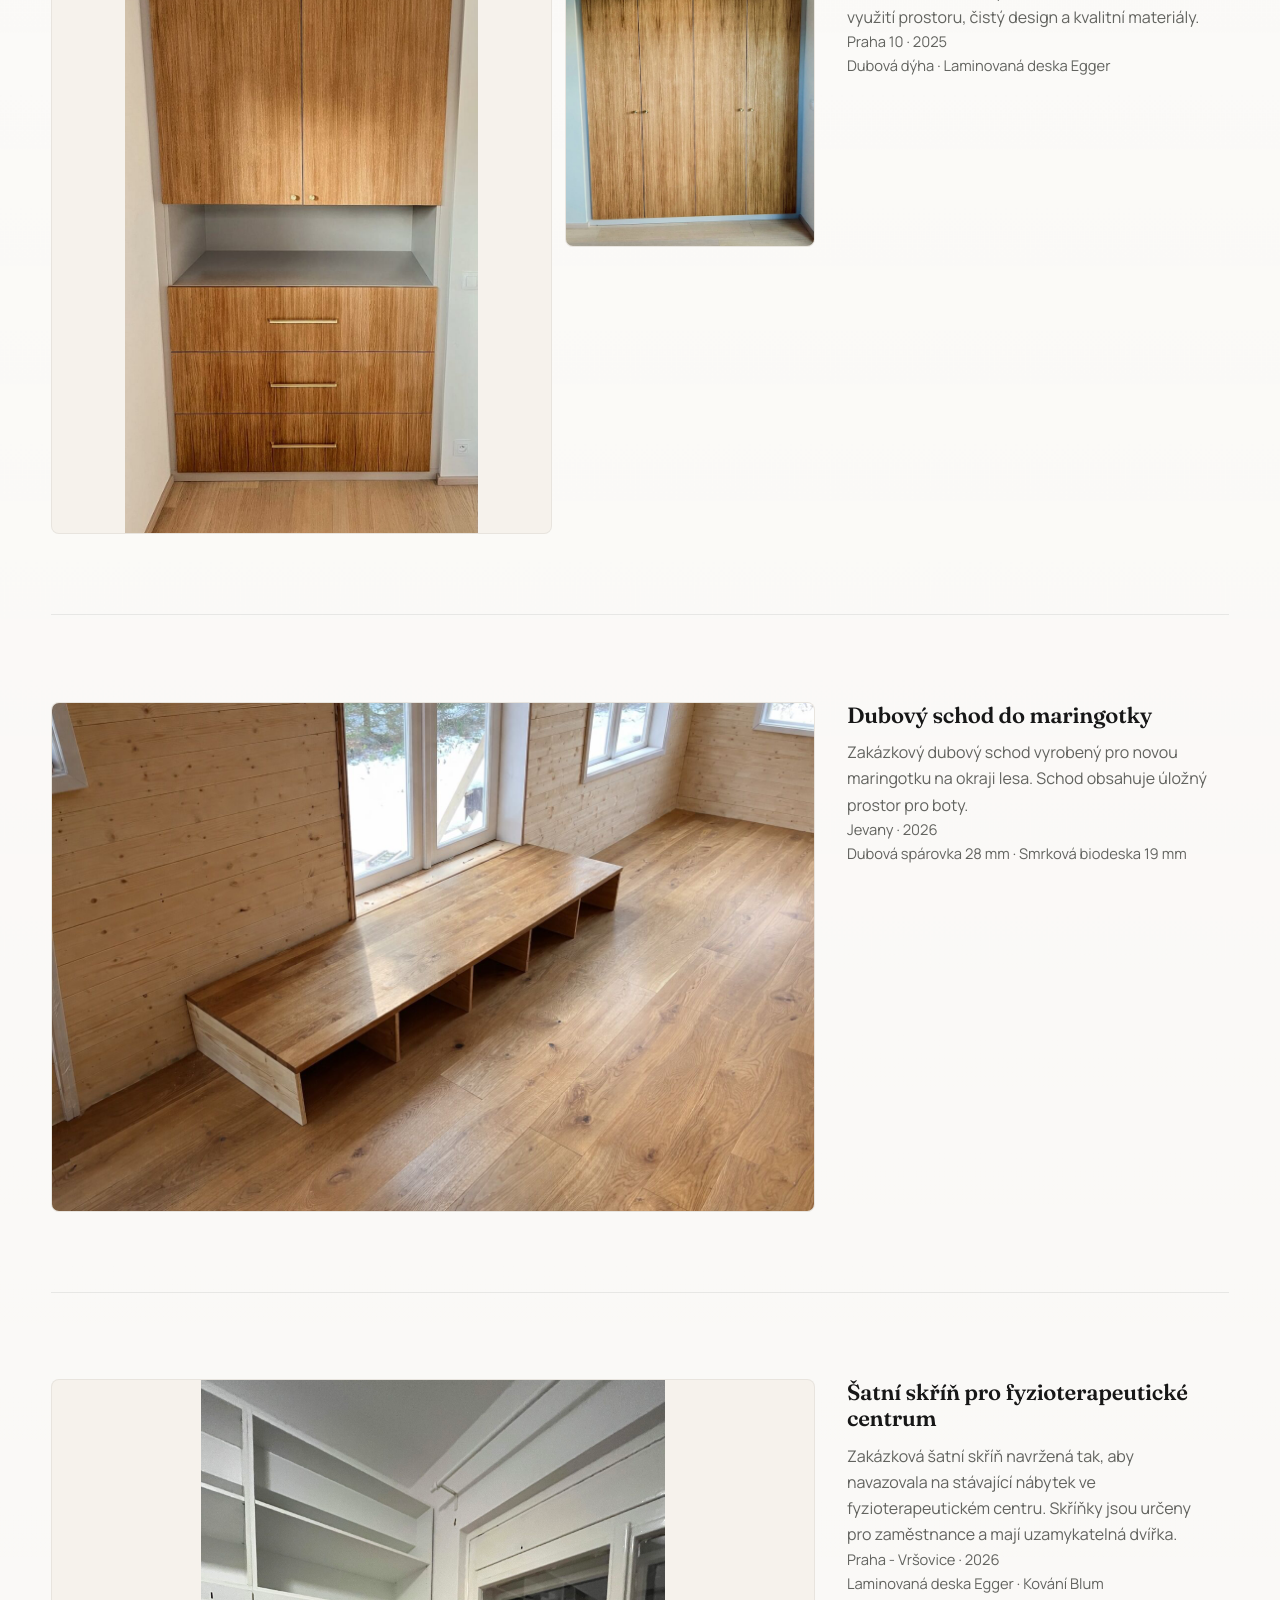
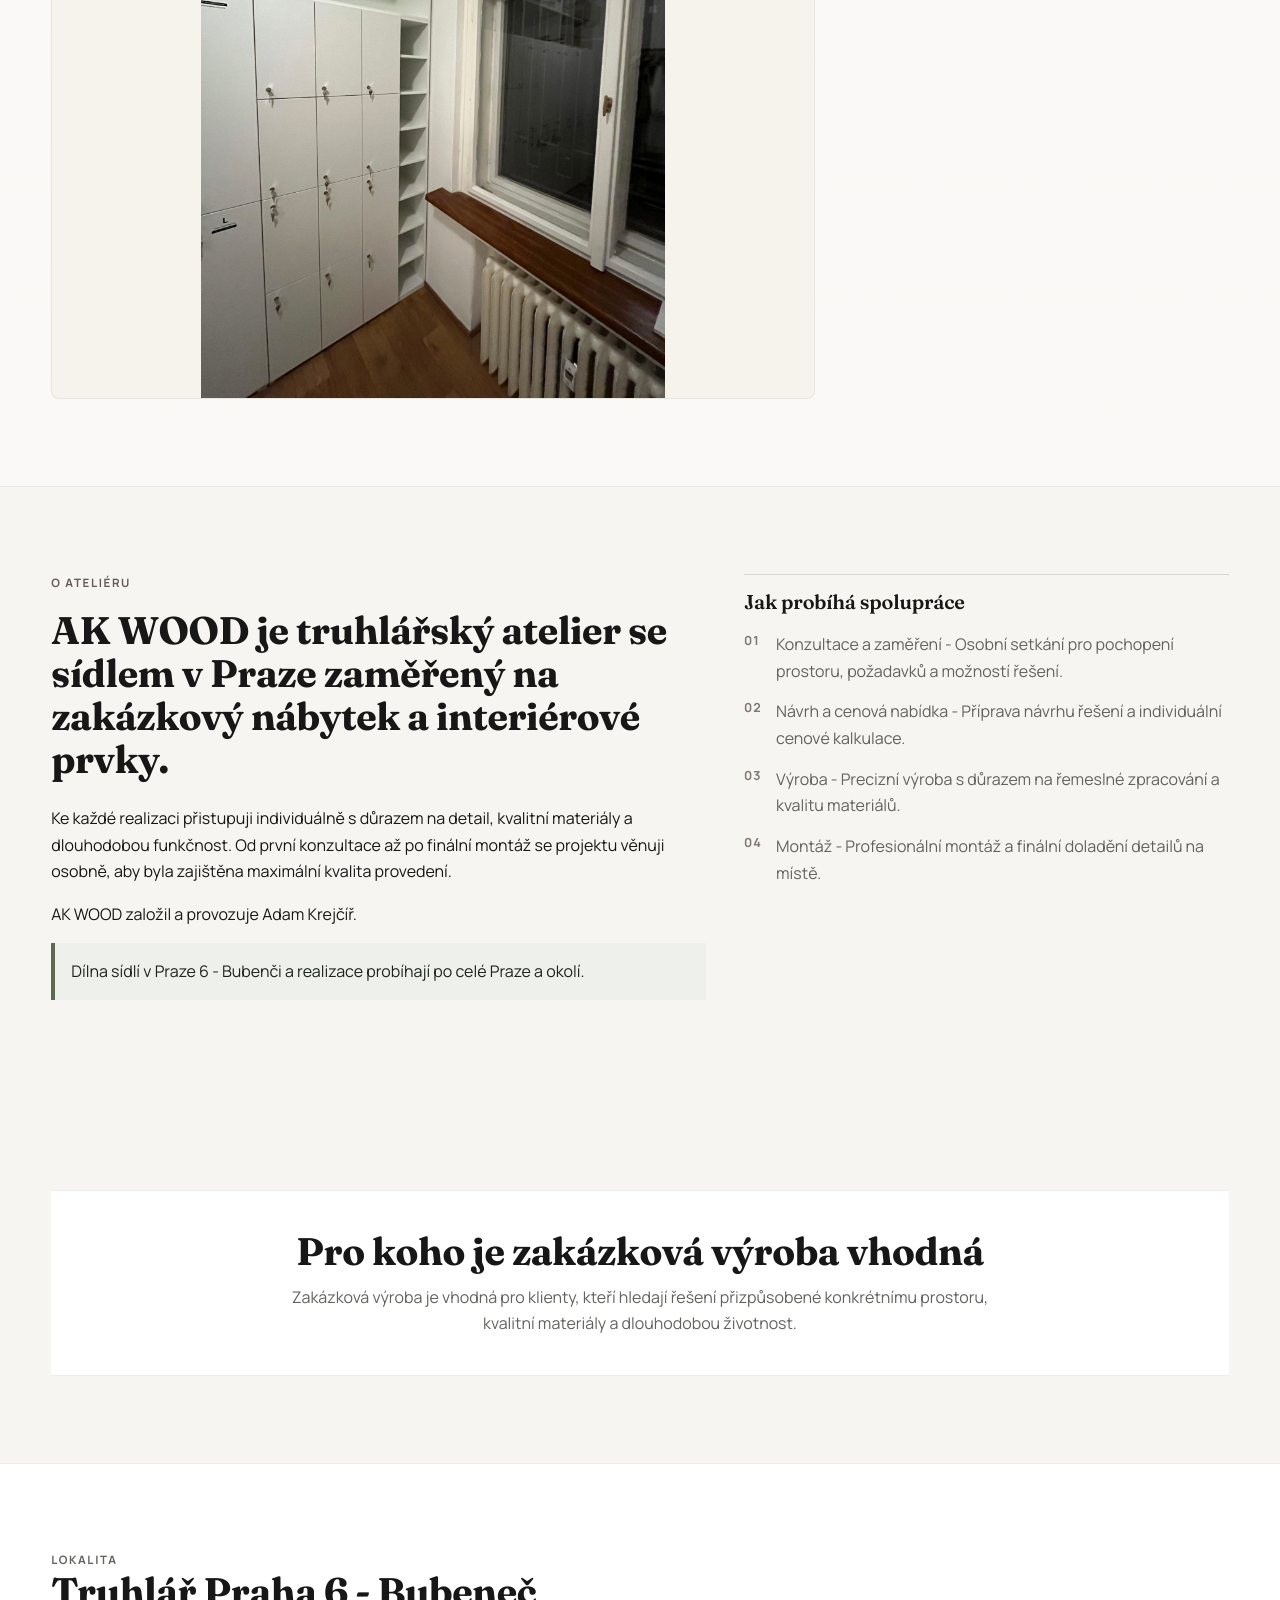
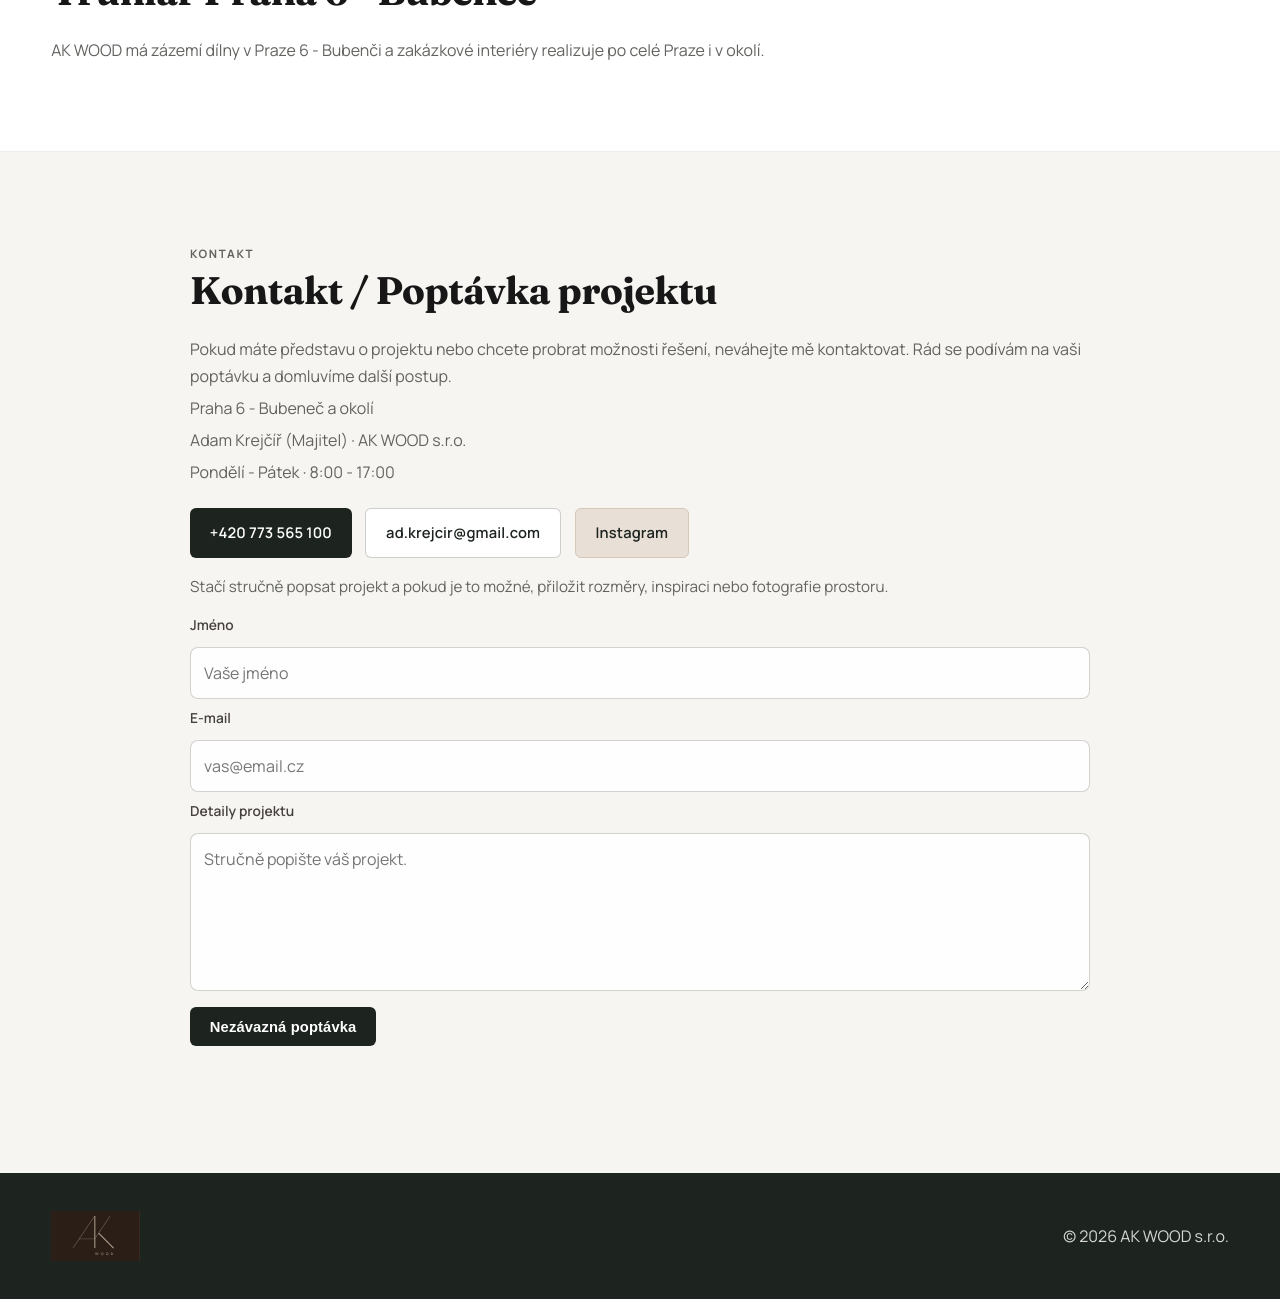
==== commit d3ab53fd: "Simplify services section" ====
--- a/index.html
+++ b/index.html
@@ -91,7 +91,7 @@
           </div>
           <div>
             <strong data-i18n="proof3Title">Quality materials</strong>
-            <span data-i18n="proof3Text">Egger, Blum, veneer and solid wood</span>
+            <span data-i18n="proof3Text">solid wood, veneer and plywood</span>
           </div>
         </div>
       </section>
@@ -115,39 +115,18 @@
             </article>
             <article class="card">
               <h3 data-i18n="service2Title">
-                Built-in wardrobes and storage walls
+                Interior woodwork
               </h3>
               <p data-i18n="service2Text">
-                Efficient storage solutions tailored to the architecture of the
-                interior and the needs of the client.
+                Solid wood details, window reveals, sills, tables, shelves and
+                other interior elements made for a specific space.
               </p>
             </article>
             <article class="card">
-              <h3 data-i18n="service3Title">Kitchens</h3>
+              <h3 data-i18n="service3Title">Renovations and repairs</h3>
               <p data-i18n="service3Text">
-                Custom kitchen solutions focused on ergonomics, quality
-                materials and precise workmanship.
-              </p>
-            </article>
-            <article class="card">
-              <h3 data-i18n="service4Title">Living room walls and libraries</h3>
-              <p data-i18n="service4Text">
-                Clean and functional furniture designed to integrate naturally
-                into the living space.
-              </p>
-            </article>
-            <article class="card">
-              <h3 data-i18n="service5Title">Bathroom furniture</h3>
-              <p data-i18n="service5Text">
-                Moisture-resistant furniture designed for bathroom environments
-                and long-term use.
-              </p>
-            </article>
-            <article class="card">
-              <h3 data-i18n="service6Title">Custom interior elements</h3>
-              <p data-i18n="service6Text">
-                Tables, benches, wall paneling and other custom-made interior
-                elements.
+                Restoration of wooden surfaces and older interior elements where
+                careful repair makes more sense than replacement.
               </p>
             </article>
           </div>
@@ -164,10 +143,6 @@
         <div class="container">
           <p class="eyebrow" data-i18n="workEyebrow">Selected Work</p>
           <h2 data-i18n="workTitle">Portfolio Projects</h2>
-          <p class="section-intro" data-i18n="workIntro">
-            Selected examples of custom furniture, interior details and
-            woodworking renovations.
-          </p>
           <div class="project-grid">
             <article class="project">
               <div class="project-media project-media--gallery project-media--quad">
@@ -445,7 +420,7 @@
       </section>
 
       <section id="location" class="section location">
-        <div class="container split">
+        <div class="container">
           <div>
             <p class="eyebrow" data-i18n="locationEyebrow">Location</p>
             <h2 data-i18n="locationTitle">Truhlářství Praha 6 - Bubeneč</h2>
@@ -453,14 +428,6 @@
               AK WOOD has its workshop base in Praha 6 - Bubeneč and works on
               custom interiors across Prague and nearby areas.
             </p>
-          </div>
-          <div class="location-list">
-            <p data-i18n="locationAreaTitle">Where projects are handled</p>
-            <ul>
-              <li data-i18n="locationArea1">workshop base: Praha 6 - Bubeneč</li>
-              <li data-i18n="locationArea2">measurements and installations across Prague</li>
-              <li data-i18n="locationArea3">selected projects in nearby towns</li>
-            </ul>
           </div>
         </div>
       </section>
@@ -562,37 +529,26 @@
           proof2Title: "Made to measure",
           proof2Text: "design, production and installation",
           proof3Title: "Quality materials",
-          proof3Text: "Egger, Blum, veneer and solid wood",
+          proof3Text: "solid wood, veneer and plywood",
           servicesEyebrow: "Services",
-          servicesTitle: "What We Offer",
+          servicesTitle: "What I Make",
           servicesIntro:
-            "Practical custom woodworking for apartments, homes and commercial interiors in Prague.",
+            "Focused custom woodworking for interiors where material, detail and fit matter.",
           service1Title: "Custom furniture",
           service1Text:
-            "Bespoke furniture designed and built to fit the space precisely, with a focus on craftsmanship, materials and long-term durability.",
-          service2Title: "Built-in wardrobes and storage walls",
+            "Bespoke furniture designed and built to fit the space precisely, with a focus on craftsmanship and long-term durability.",
+          service2Title: "Interior woodwork",
           service2Text:
-            "Efficient storage solutions tailored to the architecture of the interior and the needs of the client.",
-          service3Title: "Kitchens",
+            "Solid wood details, window reveals, sills, tables, shelves and other interior elements made for a specific space.",
+          service3Title: "Renovations and repairs",
           service3Text:
-            "Custom kitchen solutions focused on ergonomics, quality materials and precise workmanship.",
-          service4Title: "Living room walls and libraries",
-          service4Text:
-            "Clean and functional furniture designed to integrate naturally into the living space.",
-          service5Title: "Bathroom furniture",
-          service5Text:
-            "Moisture-resistant furniture designed for bathroom environments and long-term use.",
-          service6Title: "Custom interior elements",
-          service6Text:
-            "Tables, benches, wall paneling and other custom-made interior elements.",
+            "Restoration of wooden surfaces and older interior elements where careful repair makes more sense than replacement.",
           servicesScope:
             "Design consultation + custom production + professional installation.",
           servicesPricing:
             "Custom quote based on project scope and materials.",
           workEyebrow: "Portfolio",
           workTitle: "Selected Projects",
-          workIntro:
-            "Selected examples of custom furniture, interior details and woodworking renovations.",
           project4Label: "Project 01",
           project4Title: "Larch balcony sill",
           project4Text:
@@ -653,10 +609,6 @@
           locationTitle: "Woodworking atelier in Praha 6 - Bubeneč",
           locationText:
             "AK WOOD has its workshop base in Praha 6 - Bubeneč and works on custom interiors across Prague and nearby areas.",
-          locationAreaTitle: "Where projects are handled",
-          locationArea1: "workshop base: Praha 6 - Bubeneč",
-          locationArea2: "measurements and installations across Prague",
-          locationArea3: "selected projects in nearby towns",
           contactEyebrow: "Contact",
           contactTitle: "Contact / Project Inquiry",
           contactText:
@@ -698,37 +650,26 @@
           proof2Title: "Výroba na míru",
           proof2Text: "návrh, výroba a montáž",
           proof3Title: "Kvalitní materiály",
-          proof3Text: "Egger, Blum, dýha a masiv",
+          proof3Text: "masiv, dýha, překližka",
           servicesEyebrow: "Služby",
-          servicesTitle: "Co nabízím",
+          servicesTitle: "Čemu se věnuji",
           servicesIntro:
-            "Praktická zakázková výroba pro byty, domy i komerční interiéry v Praze.",
+            "Zakázková truhlářská práce pro interiéry, kde záleží na materiálu, detailu a přesném osazení.",
           service1Title: "Nábytek na míru",
           service1Text:
-            "Zakázkový nábytek navržený a vyrobený přesně podle prostoru s důrazem na řemeslné zpracování, kvalitní materiály a dlouhou životnost.",
-          service2Title: "Vestavné skříně a úložné stěny",
+            "Nábytek navržený a vyrobený přesně podle prostoru s důrazem na řemeslné zpracování a dlouhou životnost.",
+          service2Title: "Interiérové prvky ze dřeva",
           service2Text:
-            "Efektivní úložná řešení přizpůsobená dispozici interiéru a potřebám klienta.",
-          service3Title: "Kuchyně na míru",
+            "Detaily z masivu, obklady ostění, parapety, stoly, police a další prvky vyrobené pro konkrétní místo.",
+          service3Title: "Renovace a opravy",
           service3Text:
-            "Kuchyně navržené s důrazem na ergonomii, kvalitní materiály a precizní provedení.",
-          service4Title: "Obývací stěny a knihovny",
-          service4Text:
-            "Funkční nábytek navržený tak, aby přirozeně zapadl do prostoru interiéru.",
-          service5Title: "Koupelnový nábytek",
-          service5Text:
-            "Nábytek z odolných materiálů určený pro prostředí koupelny a dlouhodobé používání.",
-          service6Title: "Atypické interiérové prvky",
-          service6Text:
-            "Stoly, lavice, obklady stěn a další zakázkové prvky interiéru.",
+            "Obnova dřevěných povrchů a starších interiérových prvků tam, kde pečlivá oprava dává větší smysl než výměna.",
           servicesScope:
             "Konzultace návrhu + zakázková výroba + profesionální montáž.",
           servicesPricing:
             "Cena je stanovena individuálně podle rozsahu projektu a použitých materiálů.",
           workEyebrow: "Portfolio",
           workTitle: "Vybrané realizace",
-          workIntro:
-            "Vybrané ukázky nábytku na míru, interiérových detailů a renovací dřeva.",
           project4Label: "Realizace 01",
           project4Title: "Modřínový parapet na balkon",
           project4Text:
@@ -789,10 +730,6 @@
           locationTitle: "Truhlář Praha 6 - Bubeneč",
           locationText:
             "AK WOOD má zázemí dílny v Praze 6 - Bubenči a zakázkové interiéry realizuje po celé Praze i v okolí.",
-          locationAreaTitle: "Kde realizace probíhají",
-          locationArea1: "zázemí dílny: Praha 6 - Bubeneč",
-          locationArea2: "zaměření a montáže po celé Praze",
-          locationArea3: "vybrané zakázky v blízkém okolí",
           contactEyebrow: "Kontakt",
           contactTitle: "Kontakt / Poptávka projektu",
           contactText:
--- a/styles.css
+++ b/styles.css
@@ -575,28 +575,6 @@
   margin: 0;
 }
 
-.location-list {
-  align-self: stretch;
-  padding: 1.25rem;
-  background: #f4f6f1;
-  border: 1px solid rgba(93, 107, 85, 0.2);
-  border-radius: var(--radius);
-}
-
-.location-list p {
-  color: var(--brand-dark);
-  font-weight: 700;
-  margin-bottom: 0.7rem;
-}
-
-.location-list ul {
-  display: grid;
-  gap: 0.55rem;
-  margin: 0;
-  padding-left: 1.1rem;
-  color: var(--muted);
-}
-
 .contact p {
   margin: 0.35rem 0;
 }
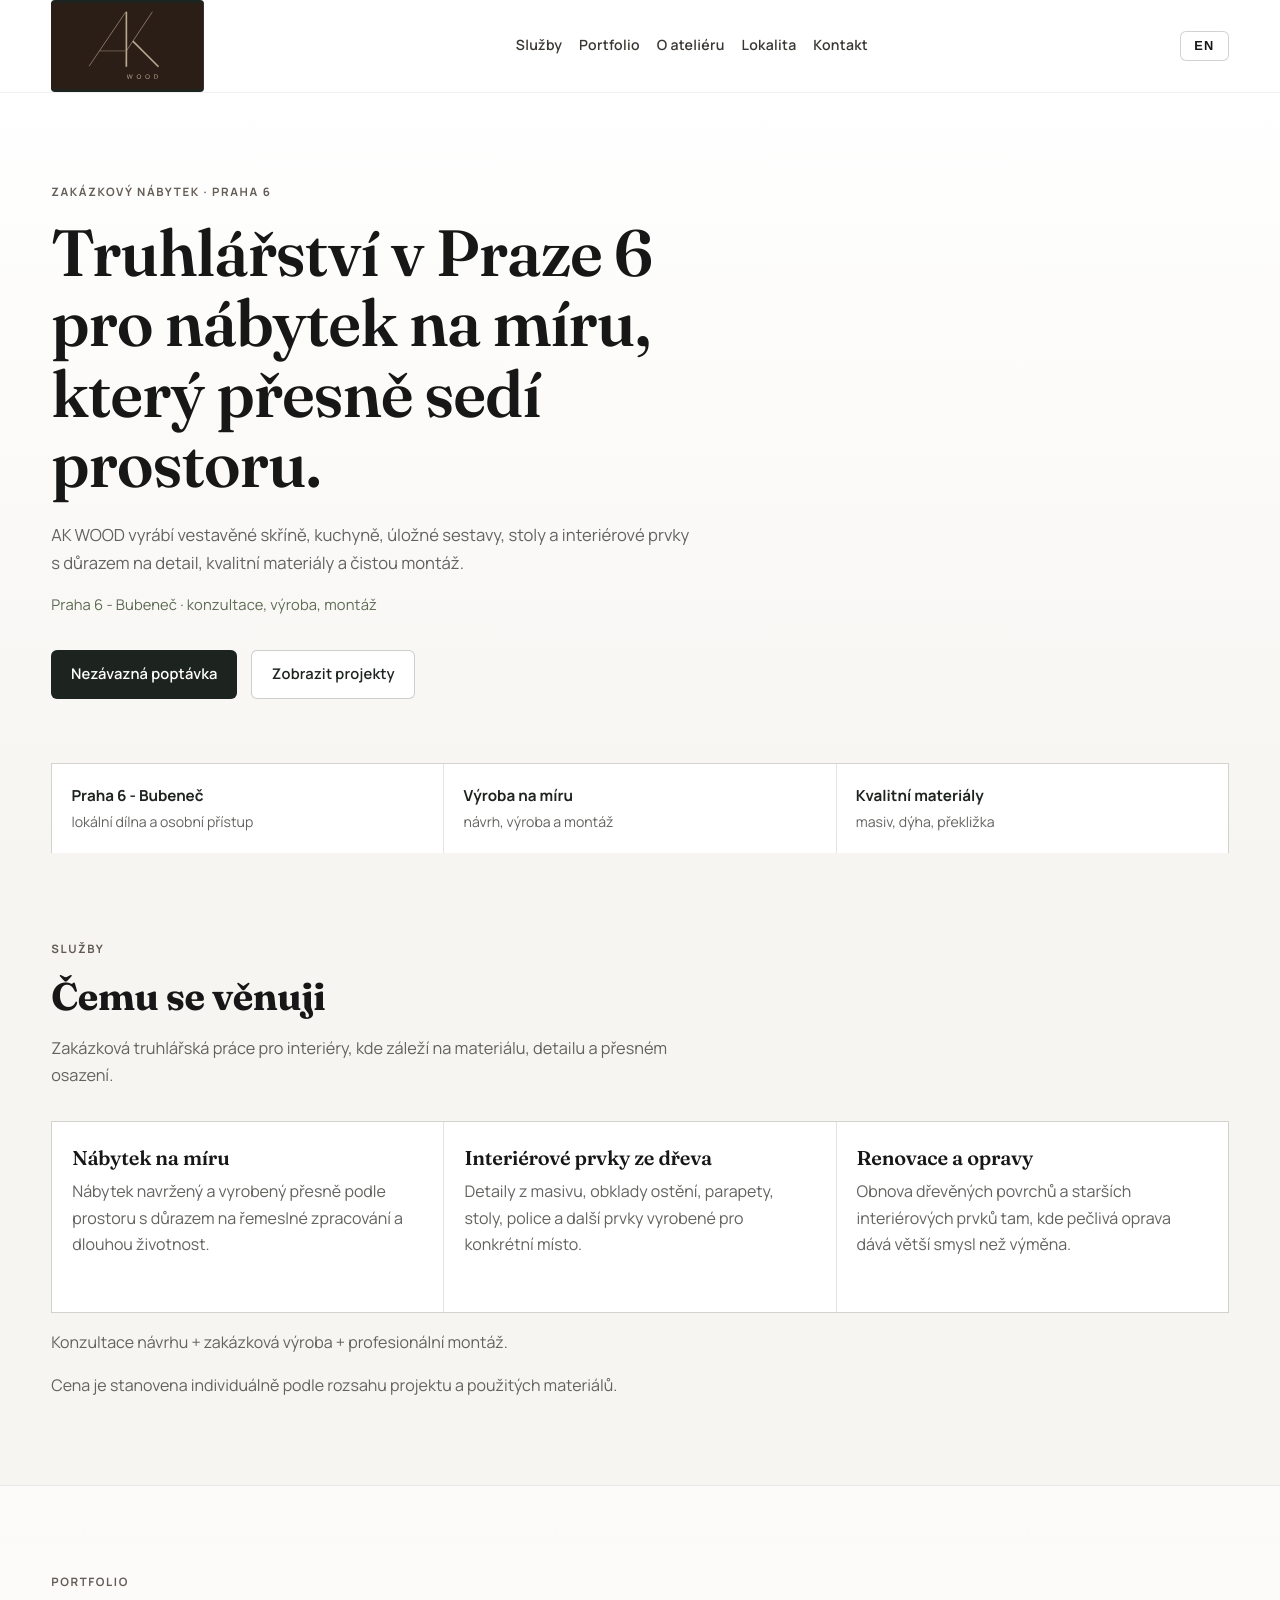
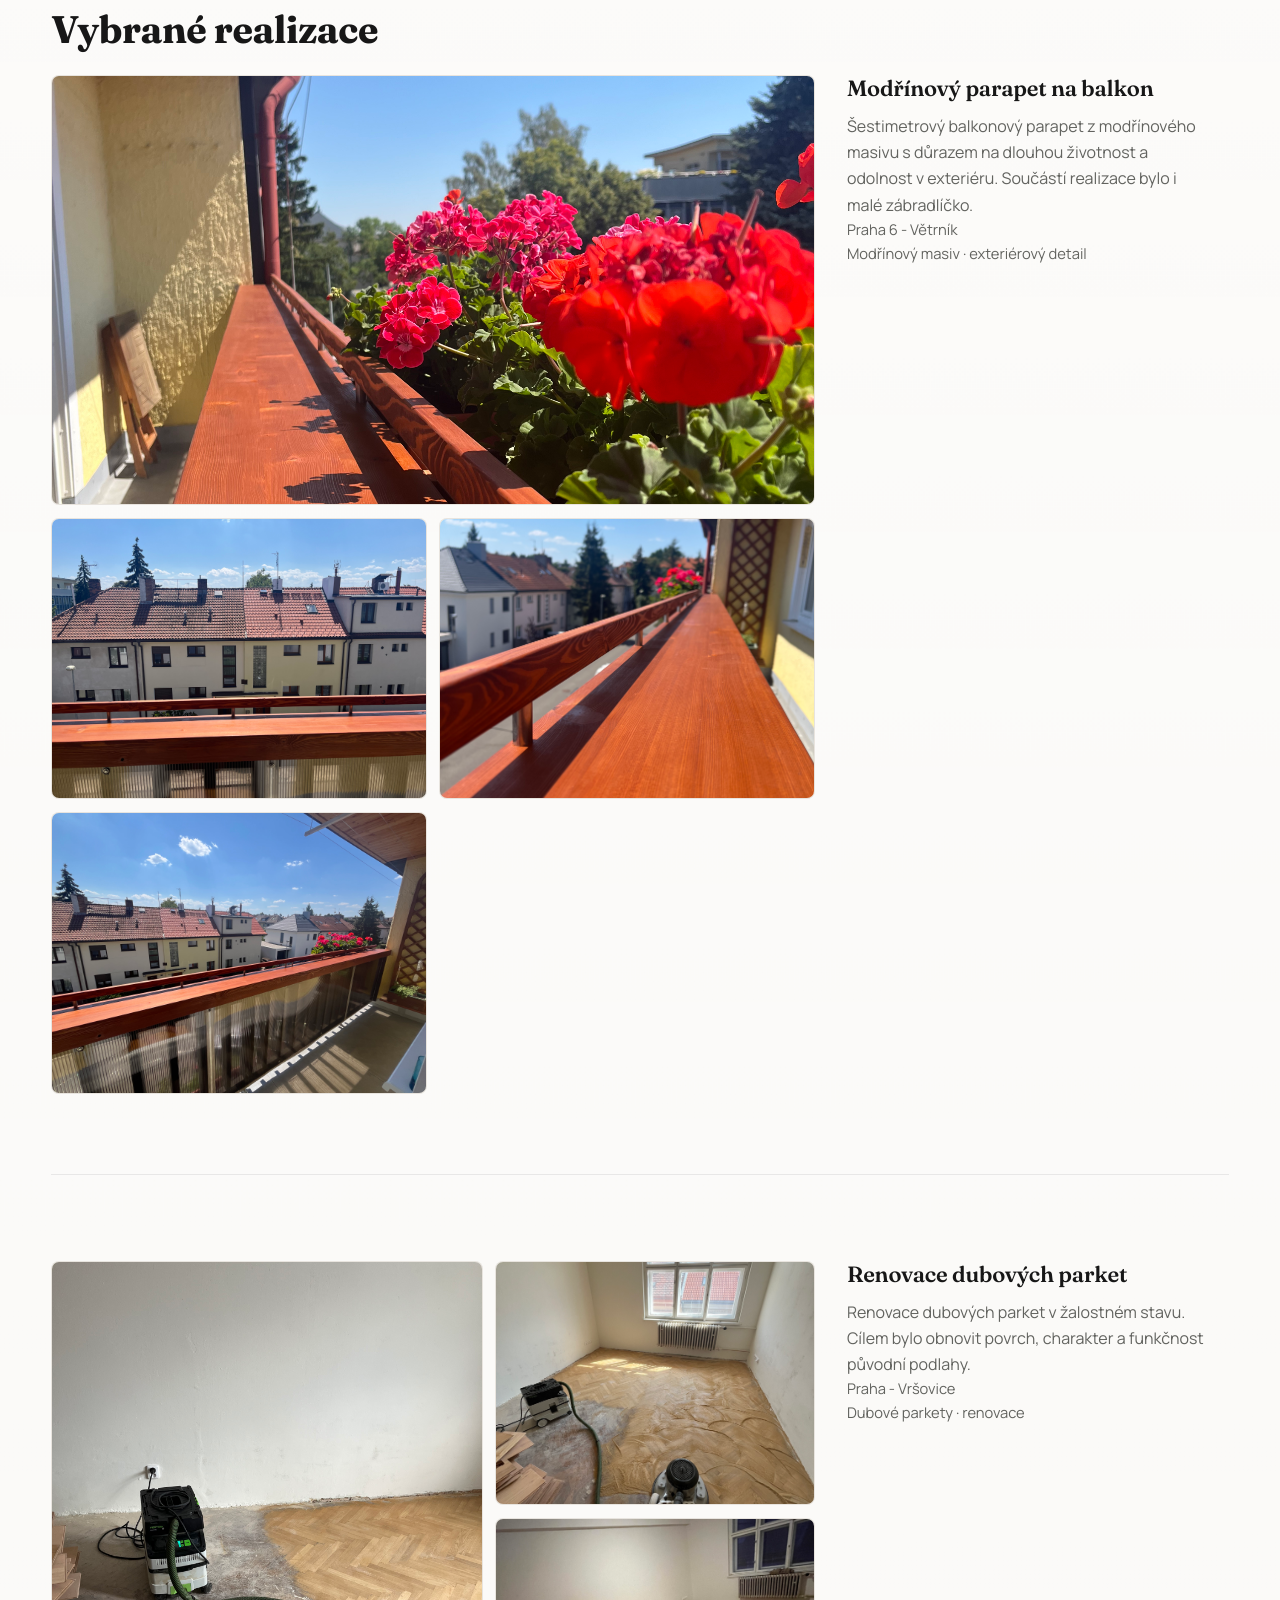
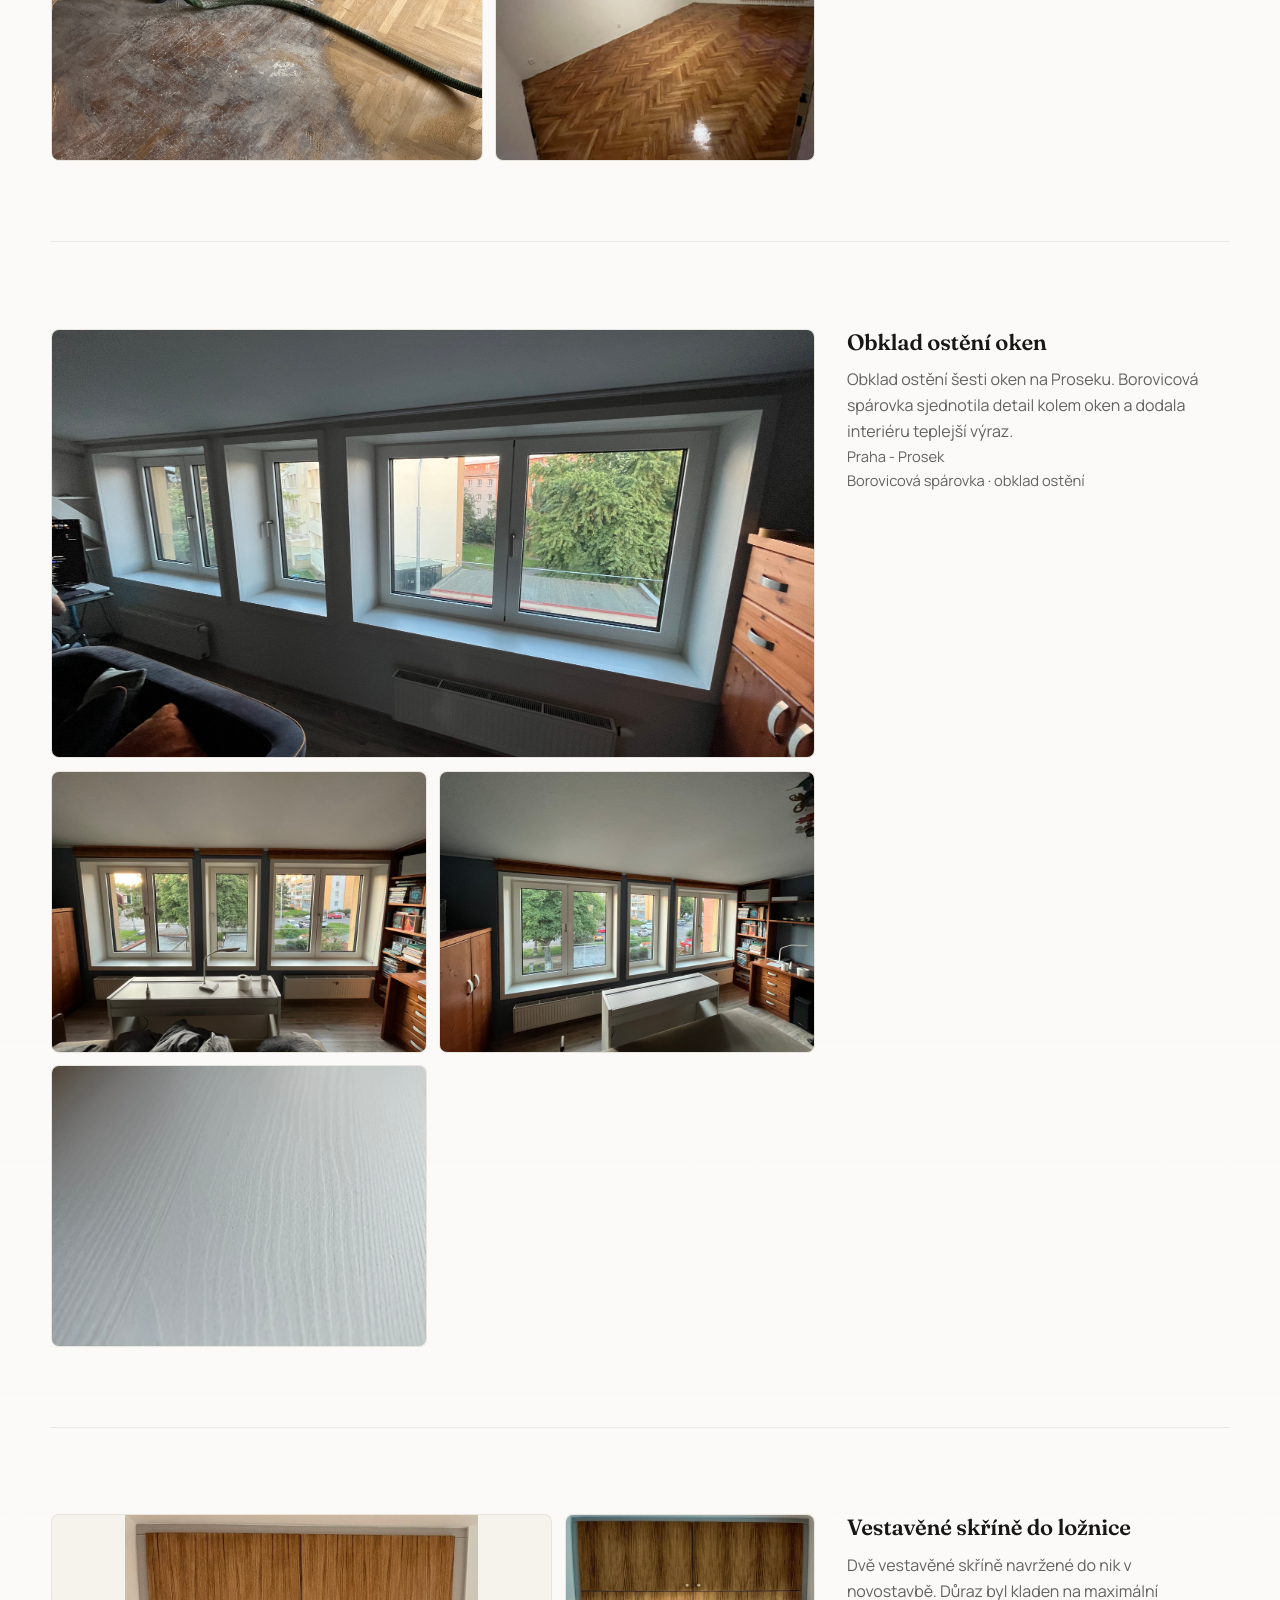
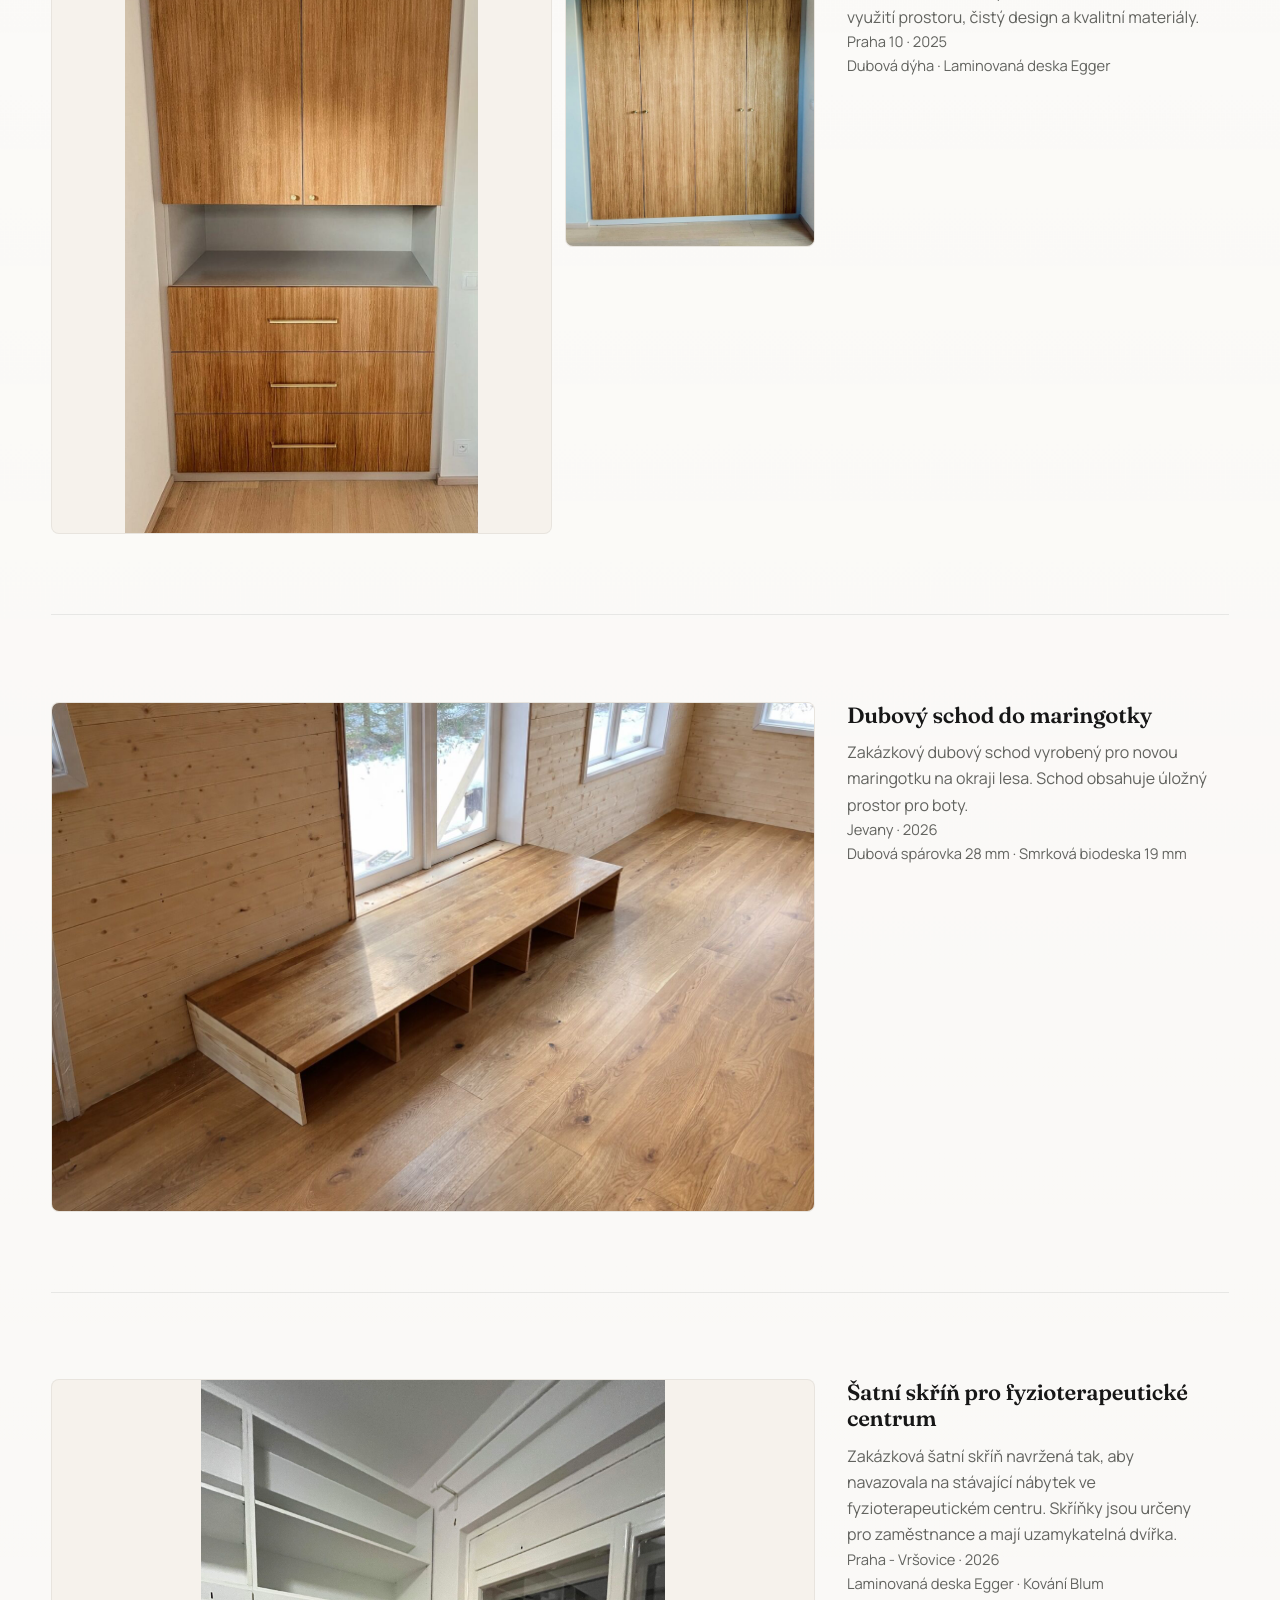
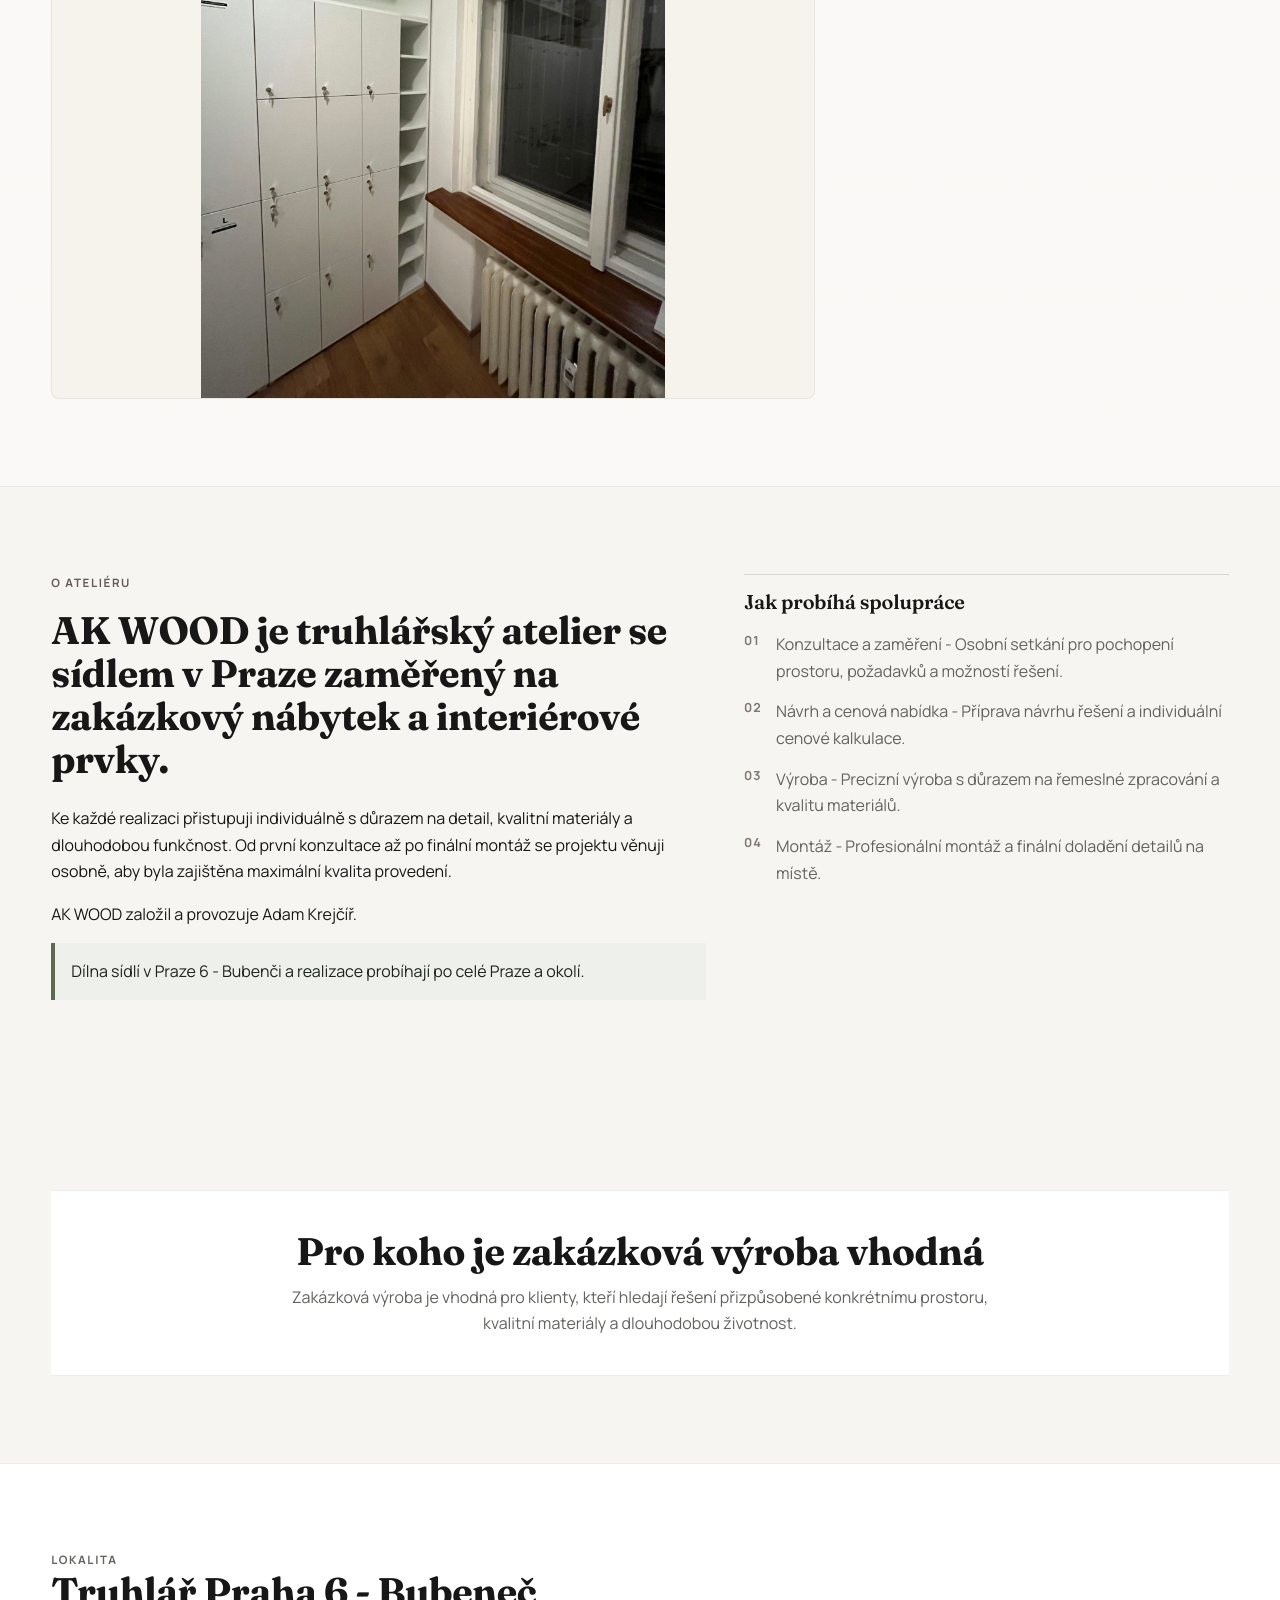
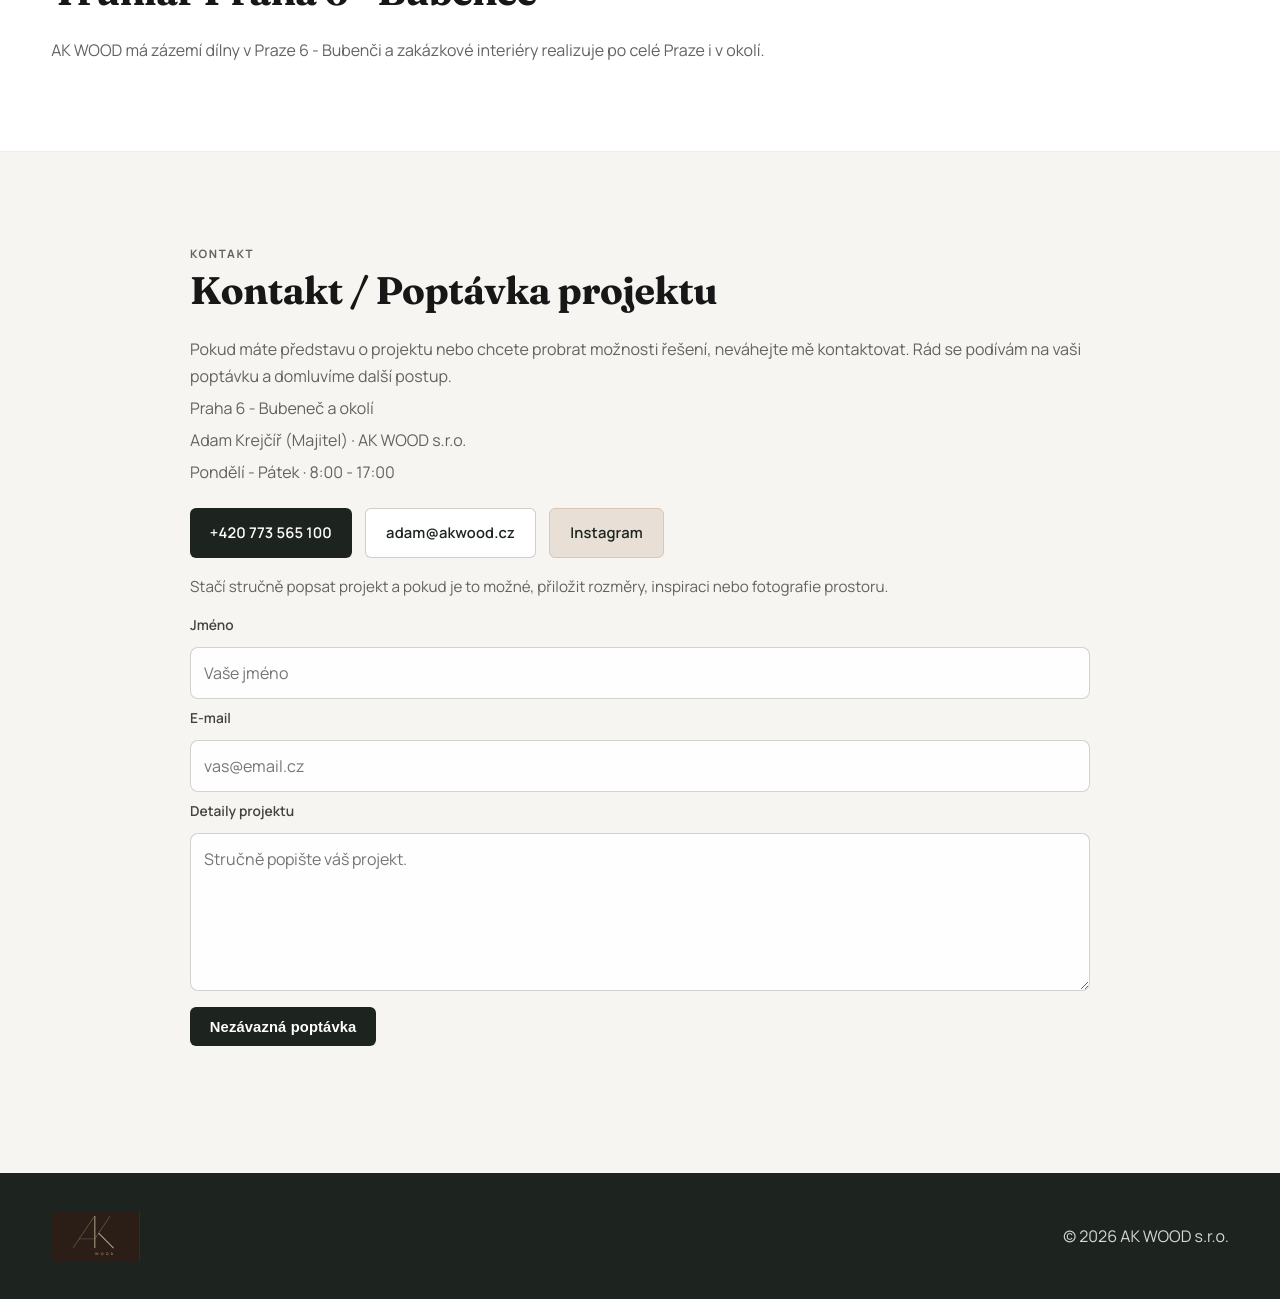
==== commit 7226a595: "Update contact email" ====
--- a/index.html
+++ b/index.html
@@ -17,7 +17,7 @@
         "image": "/assets/logo/ak-wood-logo.svg",
         "url": "https://www.akwood.cz",
         "telephone": "+420773565100",
-        "email": "ad.krejcir@gmail.com",
+        "email": "adam@akwood.cz",
         "address": {
           "@type": "PostalAddress",
           "streetAddress": "Praha 6 - Bubeneč",
@@ -449,8 +449,8 @@
             <a class="btn btn-primary" href="tel:+420773565100"
               >+420 773 565 100</a
             >
-            <a class="btn btn-secondary" href="mailto:ad.krejcir@gmail.com"
-              >ad.krejcir@gmail.com</a
+            <a class="btn btn-secondary" href="mailto:adam@akwood.cz"
+              >adam@akwood.cz</a
             >
             <a
               class="btn btn-secondary btn-instagram"
@@ -626,7 +626,7 @@
           formDetailsPlaceholder: "Briefly describe your project.",
           formSubmit: "Project inquiry",
           formSuccess:
-            "Your email app should open now. If it does not, write to ad.krejcir@gmail.com.",
+            "Your email app should open now. If it does not, write to adam@akwood.cz.",
           formError: "Please fill in all required fields correctly.",
           footerText: "\u00a9 2026 AK WOOD s.r.o."
         },
@@ -747,7 +747,7 @@
           formDetailsPlaceholder: "Stručně popište váš projekt.",
           formSubmit: "Nezávazná poptávka",
           formSuccess:
-            "Měla by se otevřít vaše e-mailová aplikace. Pokud ne, napište na ad.krejcir@gmail.com.",
+            "Měla by se otevřít vaše e-mailová aplikace. Pokud ne, napište na adam@akwood.cz.",
           formError: "Vyplňte prosím správně všechna povinná pole.",
           footerText: "\u00a9 2026 AK WOOD s.r.o."
         }
@@ -890,7 +890,7 @@
           language === "cs" ? "Detaily projektu" : "Project details"
         }:\n${details}`;
 
-        window.location.href = `mailto:ad.krejcir@gmail.com?subject=${encodeURIComponent(
+        window.location.href = `mailto:adam@akwood.cz?subject=${encodeURIComponent(
           subject
         )}&body=${encodeURIComponent(body)}`;
 
